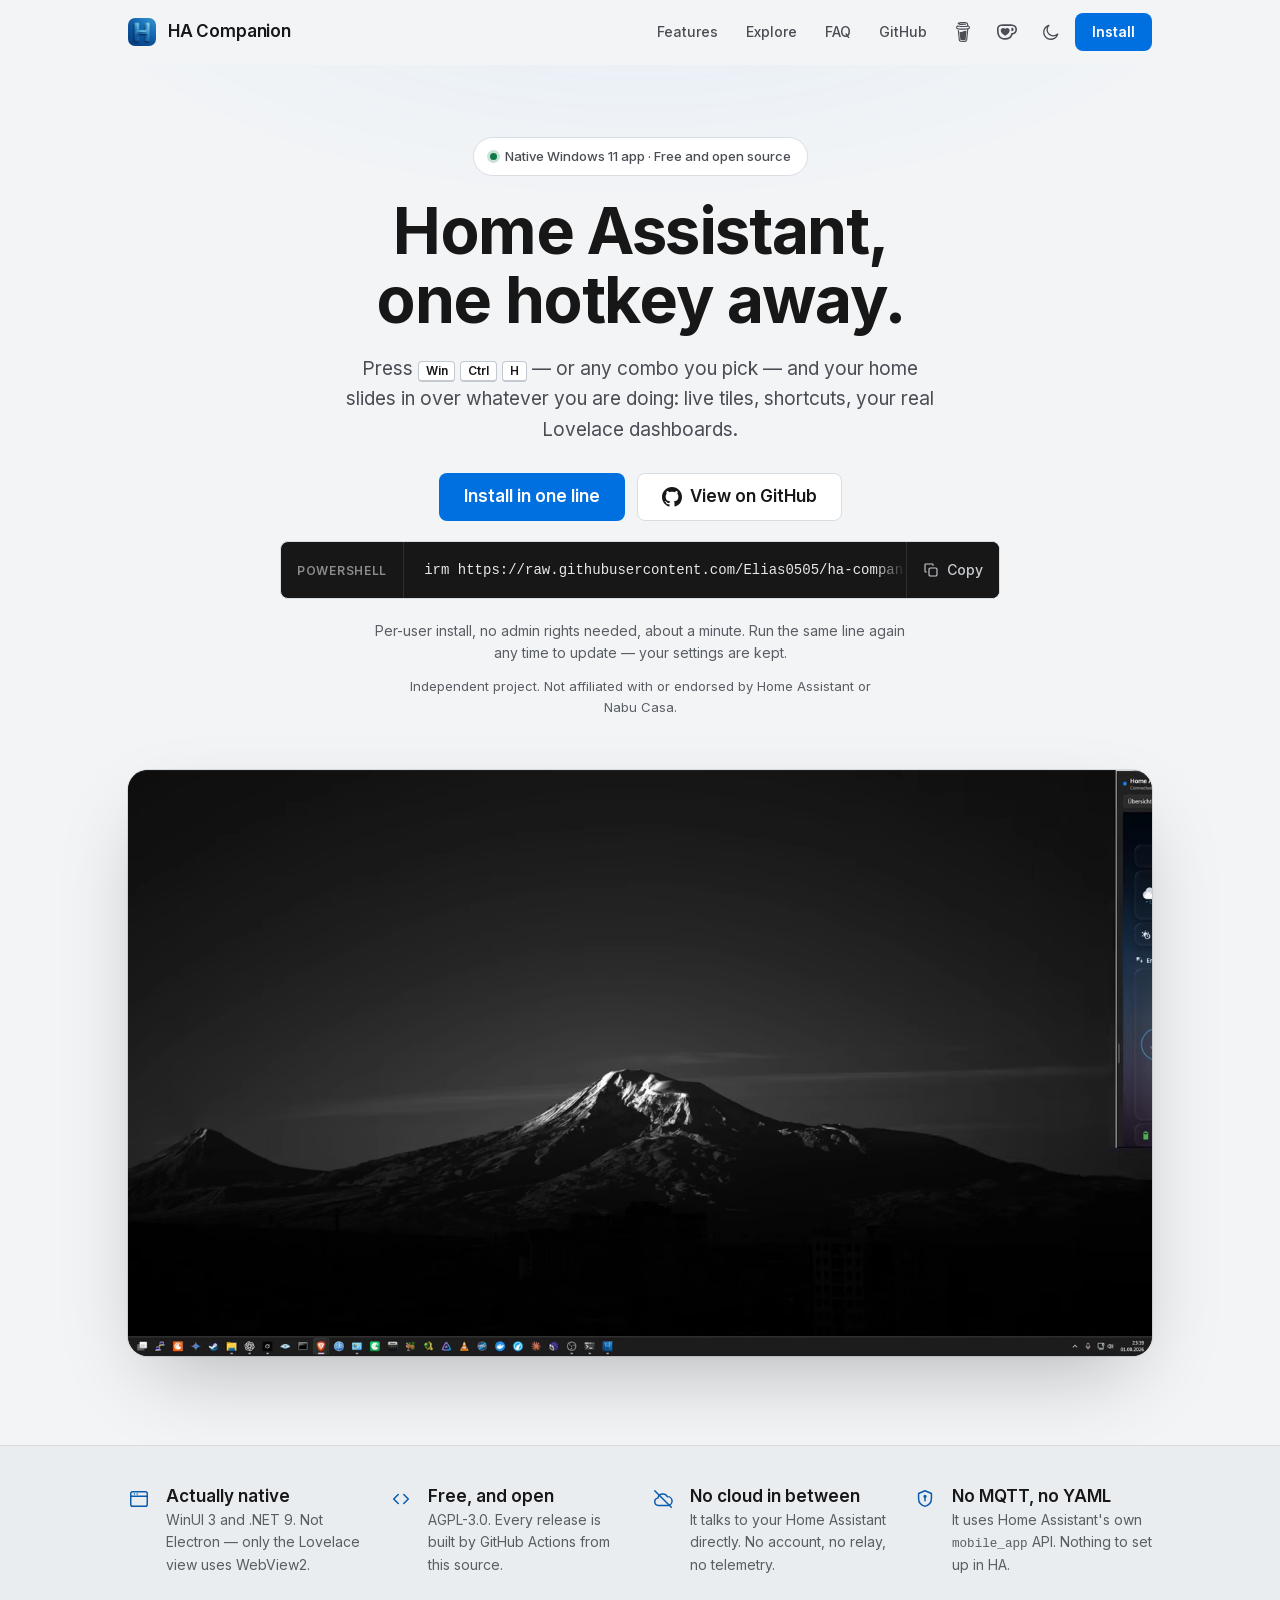
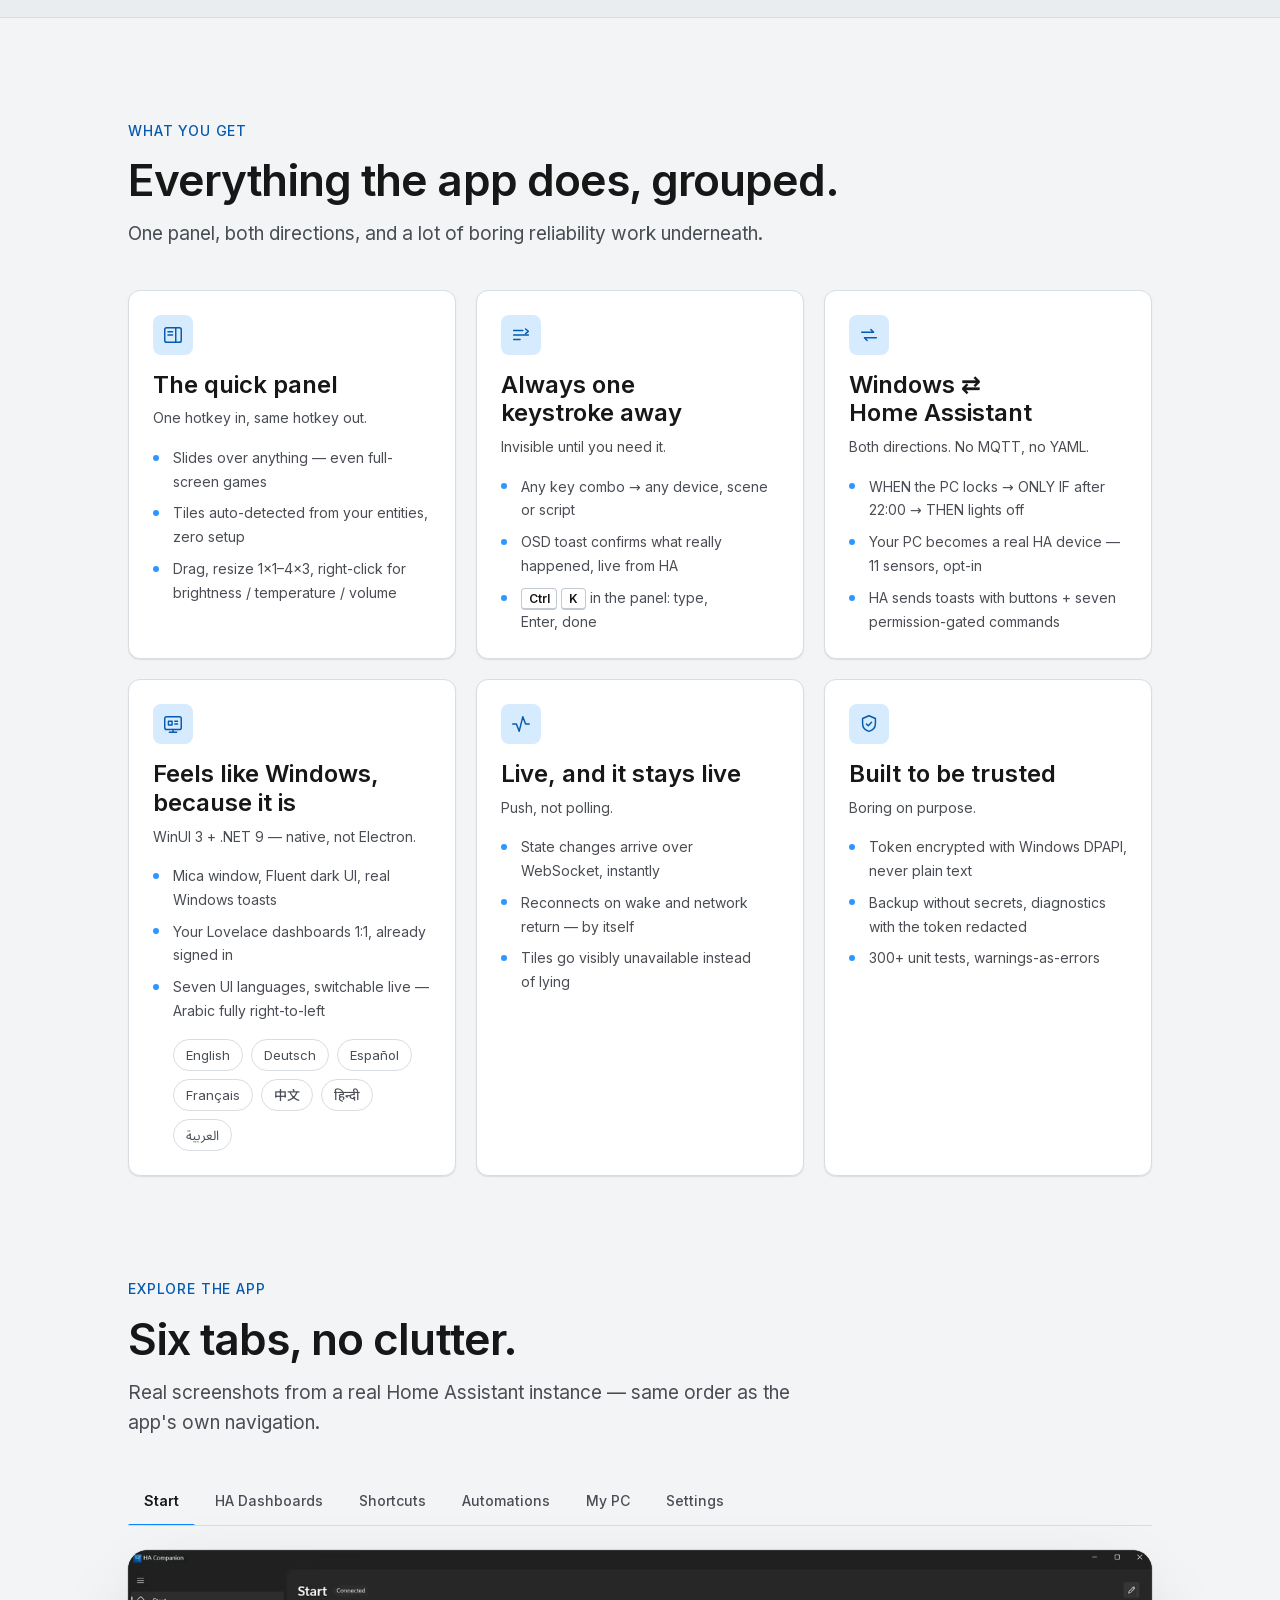
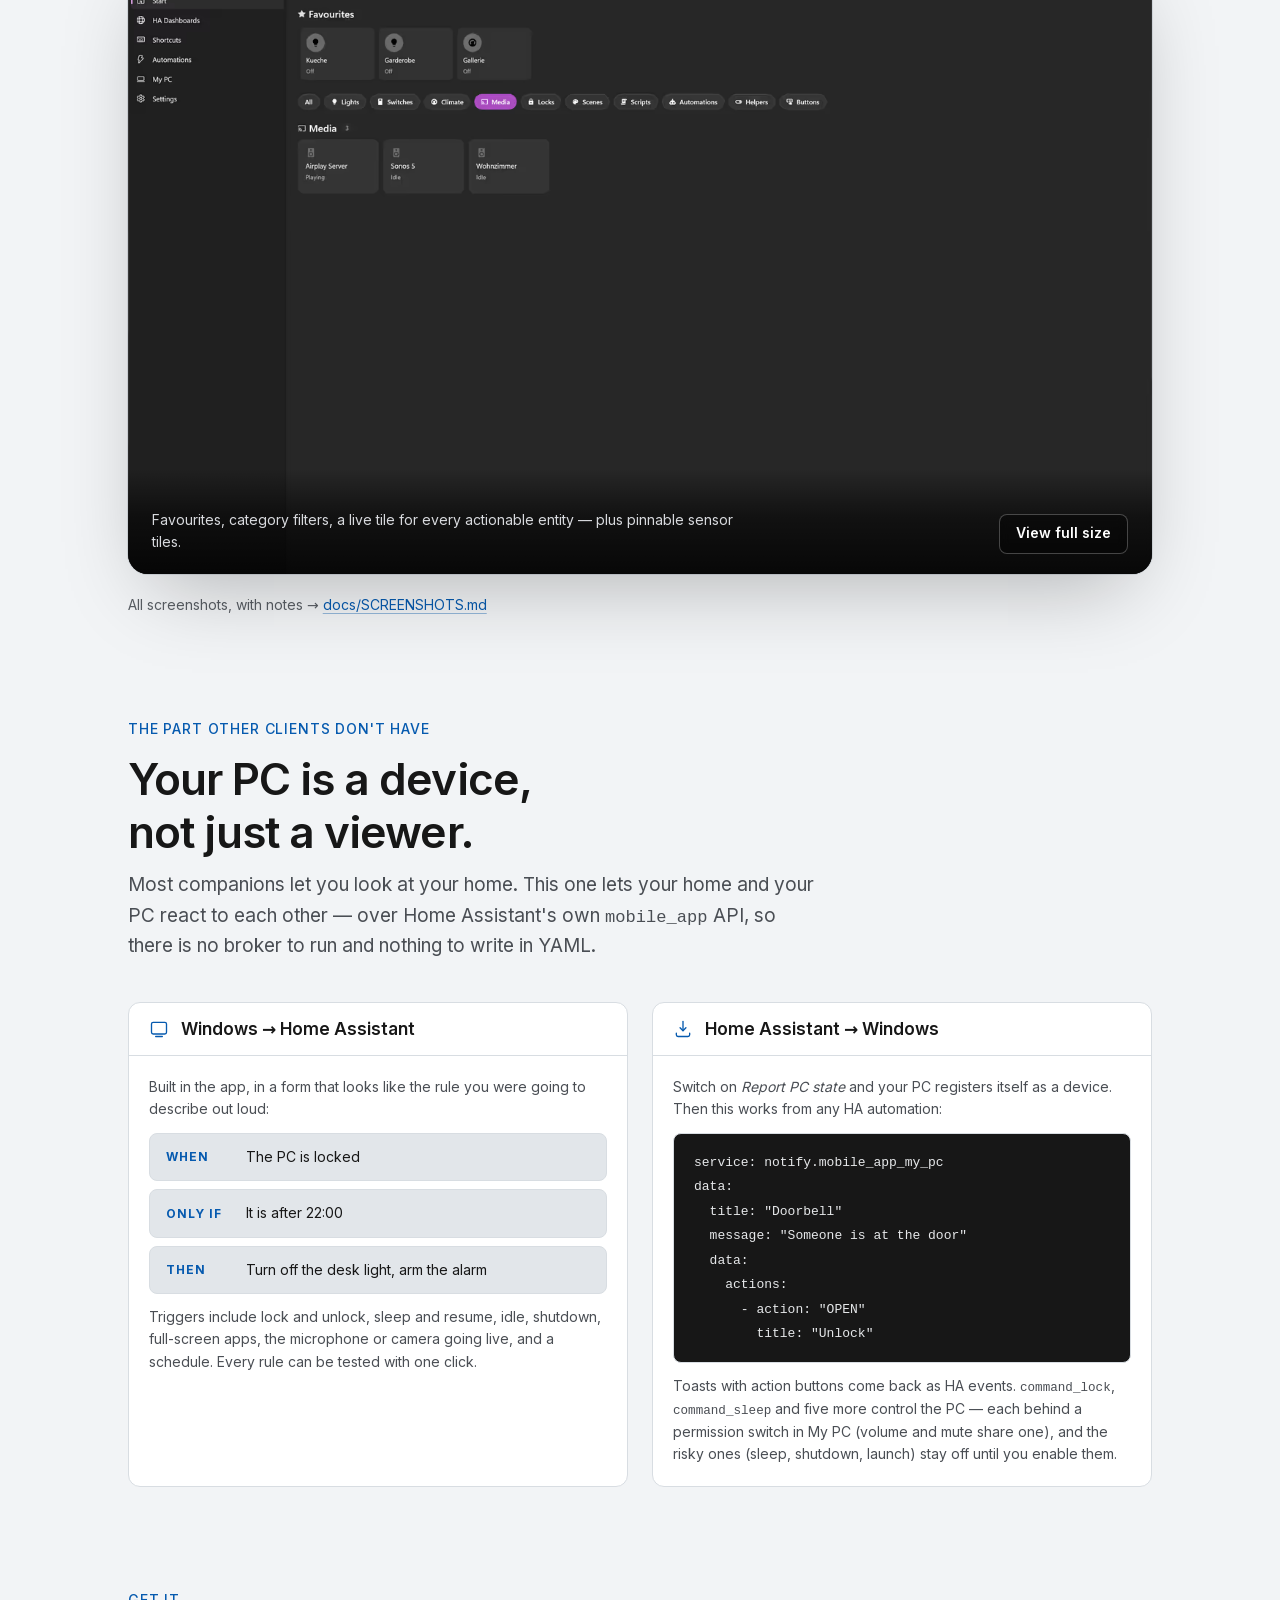
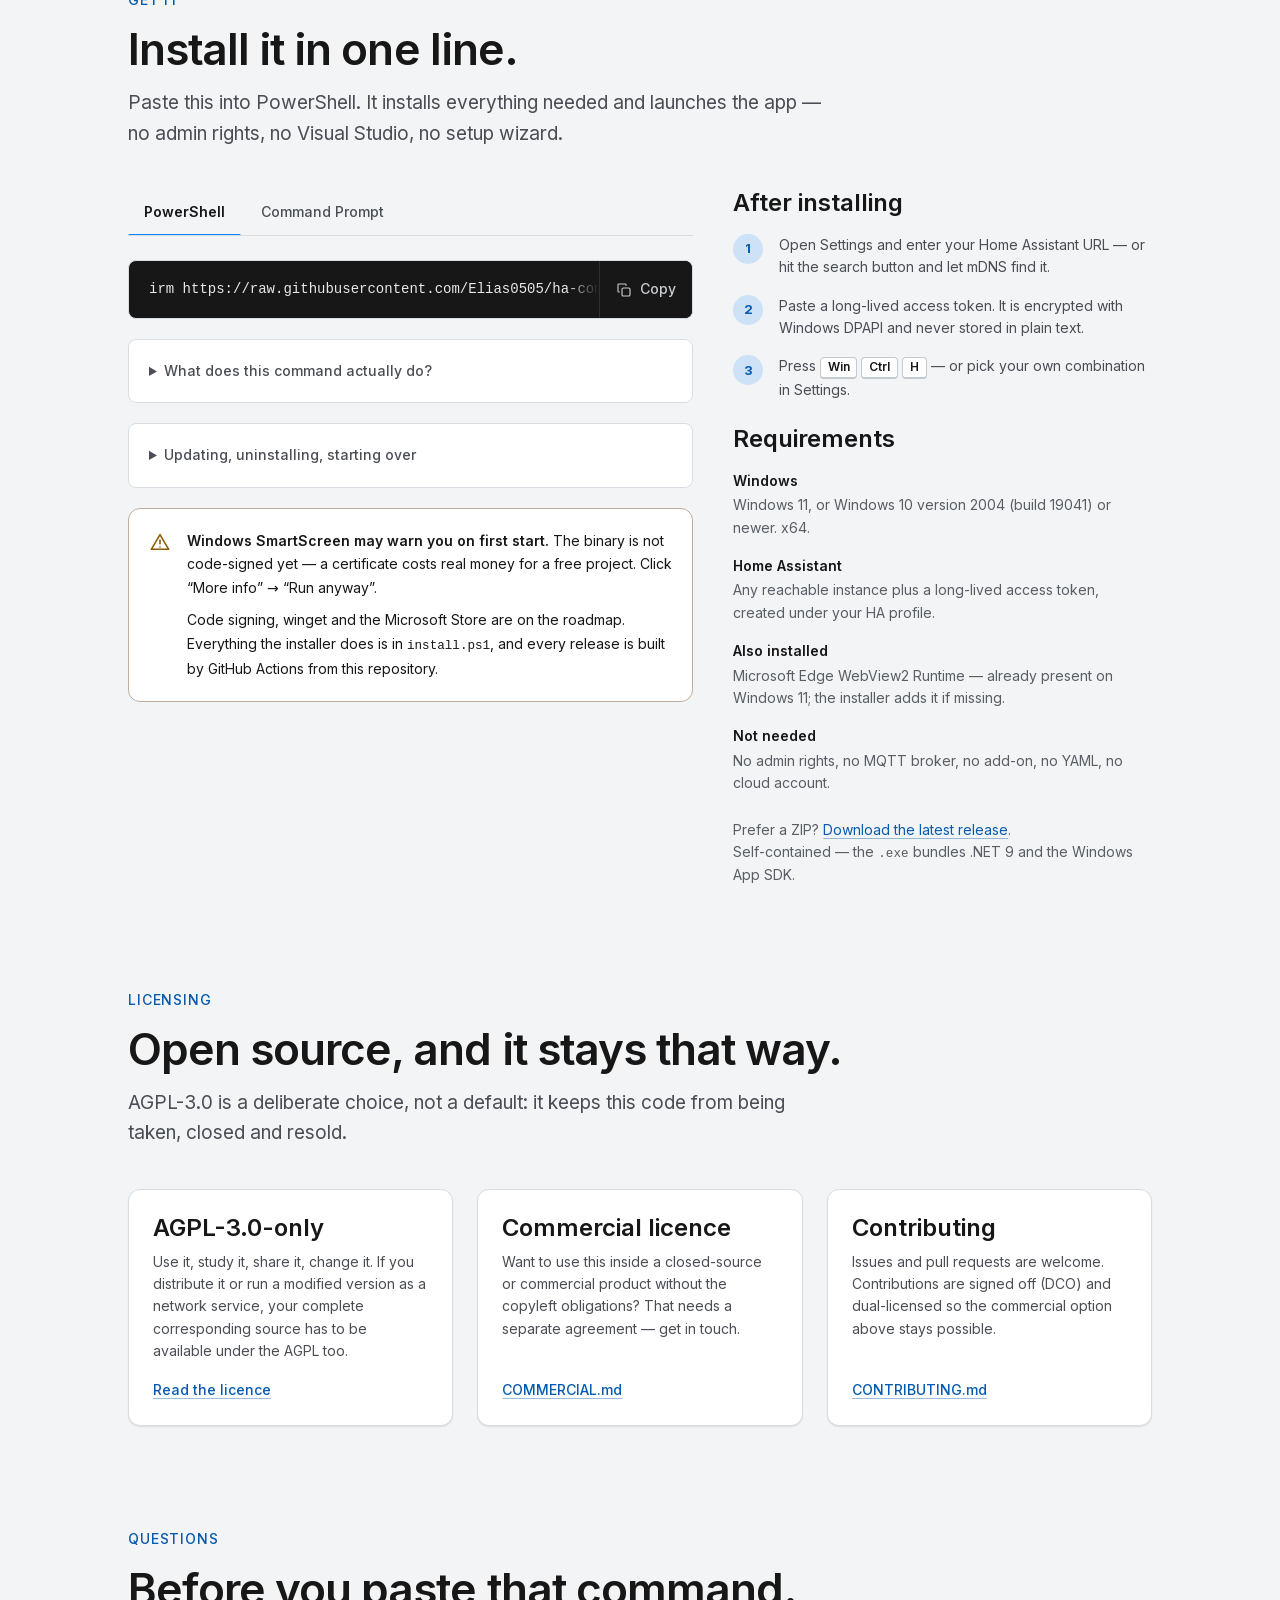
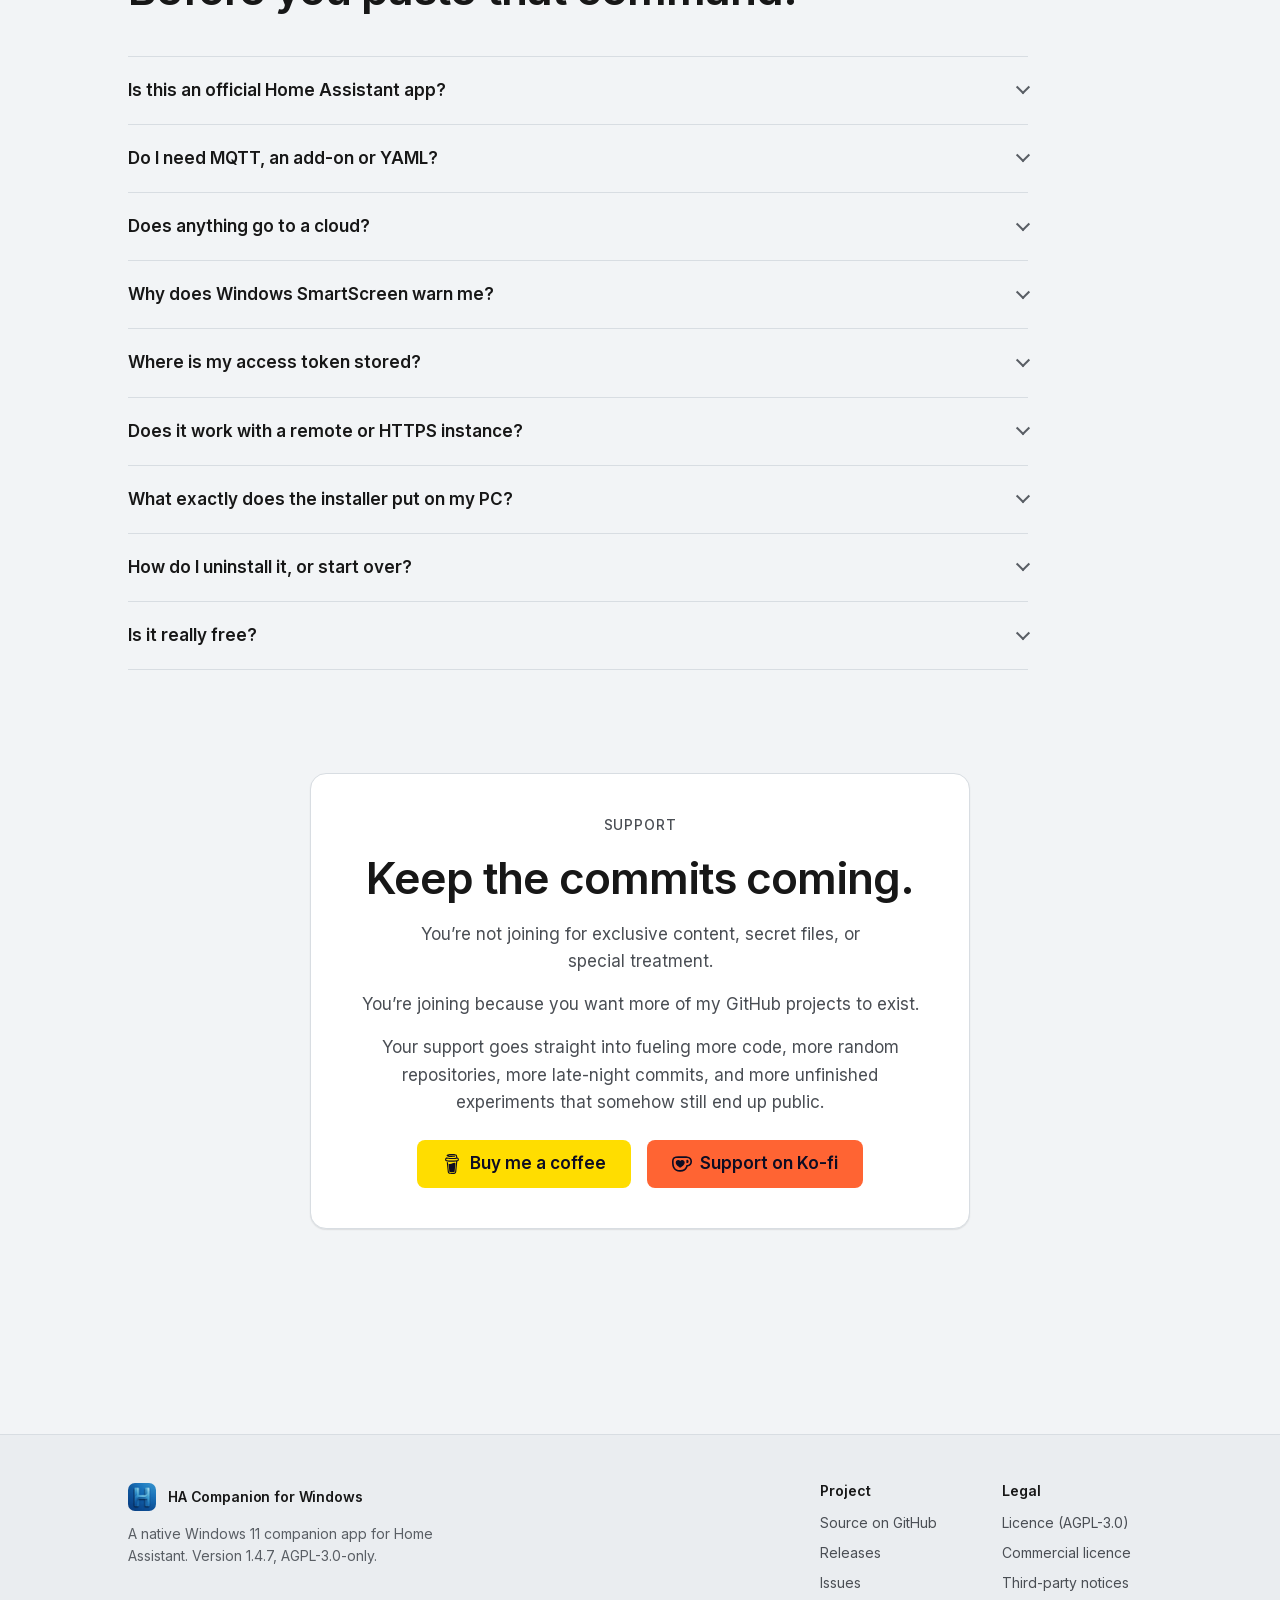
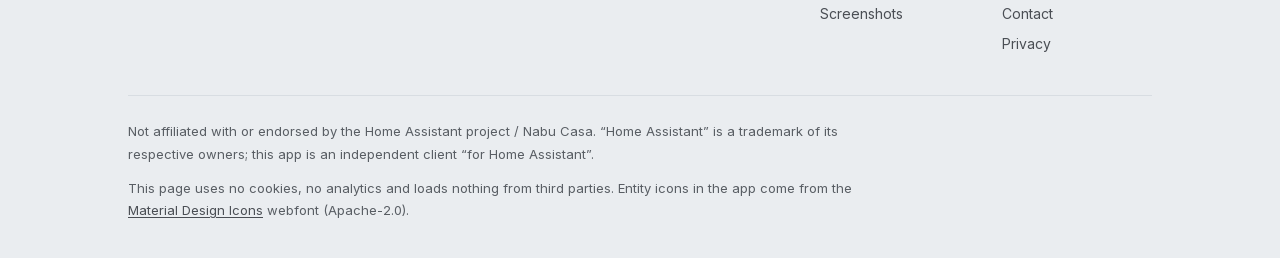
==== site/index.html @ 6d290009 "Release v1.4.7: Versionsnummern (Props, Website) Co-Authored-By: Claude Fable 5 <noreply@anthropic.c" ====
<!DOCTYPE html>
<!-- SPDX-License-Identifier: AGPL-3.0-only -->
<html lang="en" data-page="home">
<head>
<meta charset="utf-8">
<meta name="viewport" content="width=device-width, initial-scale=1">
<title>HA Companion for Windows — Home Assistant, one hotkey away</title>
<meta name="description" content="Free, open-source native Windows app for Home Assistant: a global hotkey slides your live tiles and real Lovelace dashboards in over any window.">
<link rel="canonical" href="https://elias0505.github.io/ha-companion-windows/">

<!-- Runs before first paint: marks that JS is alive (so CSS may hide things it
     will animate in) and restores the visitor's theme without a flash. -->
<script>document.documentElement.className='js'+(matchMedia('(prefers-reduced-motion: reduce)').matches?' rm':'');</script>
<script>try{var t=localStorage.getItem('hac-theme');if(t)document.documentElement.dataset.theme=t;}catch(e){}</script>

<meta name="theme-color" content="#171717" media="(prefers-color-scheme: dark)">
<meta name="theme-color" content="#f2f4f6" media="(prefers-color-scheme: light)">
<meta name="color-scheme" content="dark light">

<meta property="og:type" content="website">
<meta property="og:site_name" content="HA Companion for Windows">
<meta property="og:title" content="HA Companion for Windows — Home Assistant, one hotkey away">
<meta property="og:description" content="Free, open-source native Windows app for Home Assistant: a global hotkey slides your live tiles and real Lovelace dashboards in over any window.">
<meta property="og:url" content="https://elias0505.github.io/ha-companion-windows/">
<meta property="og:image" content="https://elias0505.github.io/ha-companion-windows/assets/og/og-1200x630.jpg">
<meta property="og:image:width" content="1200">
<meta property="og:image:height" content="630">
<meta property="og:image:alt" content="HA Companion for Windows — the quick panel next to the headline “Home Assistant, one hotkey away”">
<meta property="og:locale" content="en_US">
<meta name="twitter:card" content="summary_large_image">
<meta name="twitter:title" content="HA Companion for Windows — Home Assistant, one hotkey away">
<meta name="twitter:description" content="Free, open-source native Windows app for Home Assistant: a global hotkey slides your live tiles and real Lovelace dashboards in over any window.">
<meta name="twitter:image" content="https://elias0505.github.io/ha-companion-windows/assets/og/og-1200x630.jpg">
<meta name="twitter:image:alt" content="HA Companion for Windows — the quick panel next to the headline “Home Assistant, one hotkey away”">

<link rel="icon" href="assets/icons/favicon.ico" sizes="32x32">
<link rel="icon" href="assets/icons/icon-192.png" type="image/png" sizes="192x192">
<link rel="apple-touch-icon" href="assets/icons/apple-touch-icon.png">
<link rel="manifest" href="site.webmanifest">

<link rel="preload" as="font" type="font/woff2" href="assets/fonts/inter-var-latin.woff2" crossorigin>
<link rel="preload" as="image" type="image/avif" href="assets/img/hero/hero-poster-1280.avif"
      imagesrcset="assets/img/hero/hero-poster-960.avif 960w, assets/img/hero/hero-poster-1280.avif 1280w, assets/img/hero/hero-poster-1888.avif 1888w"
      imagesizes="(min-width: 1200px) 1120px, 100vw" fetchpriority="high">

<link rel="stylesheet" href="assets/css/tokens.css">
<link rel="stylesheet" href="assets/css/base.css">
<link rel="stylesheet" href="assets/css/components.css">
<link rel="stylesheet" href="assets/css/sections.css">

<script defer src="assets/js/tabs.js"></script>
<script defer src="assets/js/ui.js"></script>
</head>

<body>
<a class="skip-link" href="#main">Skip to content</a>

<!-- Brand marks (Simple Icons, CC0), used twice each — defined once, referenced
     via <use> so the long Buy-Me-a-Coffee path is not shipped twice. -->
<svg aria-hidden="true" style="position:absolute;width:0;height:0" xmlns="http://www.w3.org/2000/svg">
  <symbol id="i-bmc" viewBox="0 0 24 24"><path d="M20.216 6.415l-.132-.666c-.119-.598-.388-1.163-1.001-1.379-.197-.069-.42-.098-.57-.241-.152-.143-.196-.366-.231-.572-.065-.378-.125-.756-.192-1.133-.057-.325-.102-.69-.25-.987-.195-.4-.597-.634-.996-.788a5.723 5.723 0 00-.626-.194c-1-.263-2.05-.36-3.077-.416a25.834 25.834 0 00-3.7.062c-.915.083-1.88.184-2.75.5-.318.116-.646.256-.888.501-.297.302-.393.77-.177 1.146.154.267.415.456.692.58.36.162.737.284 1.123.366 1.075.238 2.189.331 3.287.37 1.218.05 2.437.01 3.65-.118.299-.033.598-.073.896-.119.352-.054.578-.513.474-.834-.124-.383-.457-.531-.834-.473-.466.074-.96.108-1.382.146-1.177.08-2.358.082-3.536.006a22.228 22.228 0 01-1.157-.107c-.086-.01-.18-.025-.258-.036-.243-.036-.484-.08-.724-.13-.111-.027-.111-.185 0-.212h.005c.277-.06.557-.108.838-.147h.002c.131-.009.263-.032.394-.048a25.076 25.076 0 013.426-.12c.674.019 1.347.067 2.017.144l.228.031c.267.04.533.088.798.145.392.085.895.113 1.07.542.055.137.08.288.111.431l.319 1.484a.237.237 0 01-.199.284h-.003c-.037.006-.075.01-.112.015a36.704 36.704 0 01-4.743.295 37.059 37.059 0 01-4.699-.304c-.14-.017-.293-.042-.417-.06-.326-.048-.649-.108-.973-.161-.393-.065-.768-.032-1.123.161-.29.16-.527.404-.675.701-.154.316-.199.66-.267 1-.069.34-.176.707-.135 1.056.087.753.613 1.365 1.37 1.502a39.69 39.69 0 0011.343.376.483.483 0 01.535.53l-.071.697-1.018 9.907c-.041.41-.047.832-.125 1.237-.122.637-.553 1.028-1.182 1.171-.577.131-1.165.2-1.756.205-.656.004-1.31-.025-1.966-.022-.699.004-1.556-.06-2.095-.58-.475-.458-.54-1.174-.605-1.793l-.731-7.013-.322-3.094c-.037-.351-.286-.695-.678-.678-.336.015-.718.3-.678.679l.228 2.185.949 9.112c.147 1.344 1.174 2.068 2.446 2.272.742.12 1.503.144 2.257.156.966.016 1.942.053 2.892-.122 1.408-.258 2.465-1.198 2.616-2.657.34-3.332.683-6.663 1.024-9.995l.215-2.087a.484.484 0 01.39-.426c.402-.078.787-.212 1.074-.518.455-.488.546-1.124.385-1.766zm-1.478.772c-.145.137-.363.201-.578.233-2.416.359-4.866.54-7.308.46-1.748-.06-3.477-.254-5.207-.498-.17-.024-.353-.055-.47-.18-.22-.236-.111-.71-.054-.995.052-.26.152-.609.463-.646.484-.057 1.046.148 1.526.22.577.088 1.156.159 1.737.212 2.48.226 5.002.19 7.472-.14.45-.06.899-.13 1.345-.21.399-.072.84-.206 1.08.206.166.281.188.657.162.974a.544.544 0 01-.169.364zm-6.159 3.9c-.862.37-1.84.788-3.109.788a5.884 5.884 0 01-1.569-.217l.877 9.004c.065.78.717 1.38 1.5 1.38 0 0 1.243.065 1.658.065.447 0 1.786-.065 1.786-.065.783 0 1.434-.6 1.499-1.38l.94-9.95a3.996 3.996 0 00-1.322-.238c-.826 0-1.491.284-2.26.613z"/></symbol>
  <symbol id="i-kofi" viewBox="0 0 24 24"><path d="M11.351 2.715c-2.7 0-4.986.025-6.83.26C2.078 3.285 0 5.154 0 8.61c0 3.506.182 6.13 1.585 8.493 1.584 2.701 4.233 4.182 7.662 4.182h.83c4.209 0 6.494-2.234 7.637-4a9.5 9.5 0 0 0 1.091-2.338C21.792 14.688 24 12.22 24 9.208v-.415c0-3.247-2.13-5.507-5.792-5.87-1.558-.156-2.65-.208-6.857-.208m0 1.947c4.208 0 5.09.052 6.571.182 2.624.311 4.13 1.584 4.13 4v.39c0 2.156-1.792 3.844-3.87 3.844h-.935l-.156.649c-.208 1.013-.597 1.818-1.039 2.546-.909 1.428-2.545 3.064-5.922 3.064h-.805c-2.571 0-4.831-.883-6.078-3.195-1.09-2-1.298-4.155-1.298-7.506 0-2.181.857-3.402 3.012-3.714 1.533-.233 3.559-.26 6.39-.26m6.547 2.287c-.416 0-.65.234-.65.546v2.935c0 .311.234.545.65.545 1.324 0 2.051-.754 2.051-2s-.727-2.026-2.052-2.026m-10.39.182c-1.818 0-3.013 1.48-3.013 3.142 0 1.533.858 2.857 1.949 3.897.727.701 1.87 1.429 2.649 1.896a1.47 1.47 0 0 0 1.507 0c.78-.467 1.922-1.195 2.623-1.896 1.117-1.039 1.974-2.364 1.974-3.897 0-1.662-1.247-3.142-3.039-3.142-1.065 0-1.792.545-2.338 1.298-.493-.753-1.246-1.298-2.312-1.298"/></symbol>
</svg>

<header class="header" id="site-header">
  <div class="container header__inner">
    <a class="brand" href="#top">
      <img src="assets/img/brand/logo-64.png" width="28" height="28" alt="" decoding="async">
      <span>HA Companion</span>
    </a>
    <nav class="header__nav" aria-label="Main">
      <a href="#features" class="header__link--tight">Features</a>
      <a href="#tour" class="header__link--optional">Explore</a>
      <a href="#faq" class="header__link--optional">FAQ</a>
      <a href="https://github.com/Elias0505/ha-companion-windows" rel="noopener">GitHub</a>
      <a class="icon-btn header__support" href="https://buymeacoffee.com/elias0505" rel="noopener" aria-label="Buy me a coffee">
        <svg viewBox="0 0 24 24" fill="currentColor" aria-hidden="true"><use href="#i-bmc"/></svg>
      </a>
      <a class="icon-btn header__support" href="https://ko-fi.com/elias0505" rel="noopener" aria-label="Support on Ko-fi">
        <svg viewBox="0 0 24 24" fill="currentColor" aria-hidden="true"><use href="#i-kofi"/></svg>
      </a>
      <button type="button" class="icon-btn" data-theme-toggle aria-label="Switch to light theme">
        <svg class="i-sun" viewBox="0 0 24 24" fill="none" stroke="currentColor" stroke-width="1.6" stroke-linecap="round" aria-hidden="true"><circle cx="12" cy="12" r="4"/><path d="M12 2v2m0 16v2M2 12h2m16 0h2M4.9 4.9l1.4 1.4m11.4 11.4l1.4 1.4M19.1 4.9l-1.4 1.4M6.3 17.7l-1.4 1.4"/></svg>
        <svg class="i-moon" viewBox="0 0 24 24" fill="none" stroke="currentColor" stroke-width="1.6" stroke-linecap="round" stroke-linejoin="round" aria-hidden="true"><path d="M20 14.5A8.5 8.5 0 1 1 9.5 4a7 7 0 0 0 10.5 10.5z"/></svg>
      </button>
      <a class="btn btn--primary btn--sm" href="#install">Install</a>
    </nav>
  </div>
</header>

<main id="main">

<!-- ================= hero ================= -->
<section class="hero" id="top">
  <div class="container hero__inner">
    <p class="hero__eyebrow" data-hero="1"><span class="dot" aria-hidden="true"></span>Native Windows 11 app · Free and open source</p>

    <h1 data-hero="2">Home Assistant, one hotkey away.</h1>

    <p class="lede" data-hero="3">Press <kbd>Win</kbd> <kbd>Ctrl</kbd> <kbd>H</kbd> — or any combo you pick — and your home slides in over whatever you are doing: live tiles, shortcuts, your real Lovelace dashboards.</p>

    <div class="hero__cta" data-hero="4">
      <a class="btn btn--primary" href="#install">Install in one line</a>
      <a class="btn btn--secondary" href="https://github.com/Elias0505/ha-companion-windows" rel="noopener">
        <svg viewBox="0 0 16 16" fill="currentColor" aria-hidden="true"><path d="M8 0C3.58 0 0 3.58 0 8c0 3.54 2.29 6.53 5.47 7.59.4.07.55-.17.55-.38 0-.19-.01-.82-.01-1.49-2.01.37-2.53-.49-2.69-.94-.09-.23-.48-.94-.82-1.13-.28-.15-.68-.52-.01-.53.63-.01 1.08.58 1.23.82.72 1.21 1.87.87 2.33.66.07-.52.28-.87.51-1.07-1.78-.2-3.64-.89-3.64-3.95 0-.87.31-1.59.82-2.15-.08-.2-.36-1.02.08-2.12 0 0 .67-.21 2.2.82.64-.18 1.32-.27 2-.27.68 0 1.36.09 2 .27 1.53-1.04 2.2-.82 2.2-.82.44 1.1.16 1.92.08 2.12.51.56.82 1.27.82 2.15 0 3.07-1.87 3.75-3.65 3.95.29.25.54.73.54 1.48 0 1.07-.01 1.93-.01 2.2 0 .21.15.46.55.38A8.01 8.01 0 0 0 16 8c0-4.42-3.58-8-8-8z"/></svg>
        View on GitHub
      </a>
    </div>

    <div class="code hero__chip" data-hero="5">
      <span class="code__label">PowerShell</span>
      <pre tabindex="0" role="region" aria-label="Install command"><code id="cmd-hero">irm https://raw.githubusercontent.com/Elias0505/ha-companion-windows/main/install.ps1 | iex</code></pre>
      <button type="button" class="copy" data-copy="#cmd-hero">
        <svg class="i-copy" viewBox="0 0 24 24" fill="none" stroke="currentColor" stroke-width="1.7" stroke-linecap="round" stroke-linejoin="round" aria-hidden="true"><rect x="9" y="9" width="12" height="12" rx="2"/><path d="M5 15H4a1 1 0 0 1-1-1V4a1 1 0 0 1 1-1h10a1 1 0 0 1 1 1v1"/></svg>
        <svg class="i-check" viewBox="0 0 24 24" fill="none" stroke="currentColor" stroke-width="2" stroke-linecap="round" stroke-linejoin="round" aria-hidden="true"><path d="M20 6 9 17l-5-5"/></svg>
        <span class="copy__label">Copy</span>
      </button>
    </div>

    <p class="hero__note" data-hero="6">Per-user install, no admin rights needed, about a minute. Run the same line again any time to update — your settings are kept.</p>

    <p class="hero__disclaimer" data-hero="6">Independent project. Not affiliated with or endorsed by Home Assistant or Nabu Casa.</p>

    <figure class="hero__media" data-hero="7">
      <div class="frame">
        <picture>
          <source type="image/avif" srcset="assets/img/hero/hero-poster-960.avif 960w, assets/img/hero/hero-poster-1280.avif 1280w, assets/img/hero/hero-poster-1888.avif 1888w" sizes="(min-width: 1200px) 1120px, 100vw">
          <source type="image/webp" srcset="assets/img/hero/hero-poster-960.webp 960w, assets/img/hero/hero-poster-1280.webp 1280w, assets/img/hero/hero-poster-1888.webp 1888w" sizes="(min-width: 1200px) 1120px, 100vw">
          <img id="hero-poster" src="assets/img/hero/hero-poster-1280.webp" width="1280" height="732"
               fetchpriority="high" decoding="sync"
               alt="The HA Companion quick panel slid in over a Windows 11 desktop, showing live Home Assistant tiles.">
        </picture>
      </div>
      <button type="button" class="btn btn--ghost hero__play" data-hero-play hidden>
        <svg viewBox="0 0 24 24" fill="currentColor" aria-hidden="true"><path d="M8 5.14v13.72L19 12z"/></svg>
        Play the demo (5 s)
      </button>
      <figcaption>One hotkey, anywhere in Windows — Home Assistant slides in over whatever you are doing.</figcaption>
    </figure>
  </div>
</section>

<!-- ================= fact strip ================= -->
<section class="proof" aria-labelledby="proof-h">
  <h2 id="proof-h" class="visually-hidden">At a glance</h2>
  <div class="container proof__grid">
    <div class="proof__item">
      <svg viewBox="0 0 24 24" fill="none" stroke="currentColor" stroke-width="1.6" stroke-linecap="round" stroke-linejoin="round" aria-hidden="true"><rect x="3" y="4" width="18" height="16" rx="2"/><path d="M3 9h18"/><path d="M7 6.5h.01M10 6.5h.01"/></svg>
      <div>
        <h3>Actually native</h3>
        <p>WinUI 3 and .NET 9. Not Electron — only the Lovelace view uses WebView2.</p>
      </div>
    </div>
    <div class="proof__item">
      <svg viewBox="0 0 24 24" fill="none" stroke="currentColor" stroke-width="1.6" stroke-linecap="round" stroke-linejoin="round" aria-hidden="true"><path d="M9 7 4 12l5 5M15 7l5 5-5 5"/></svg>
      <div>
        <h3>Free, and open</h3>
        <p>AGPL-3.0. Every release is built by GitHub Actions from this source.</p>
      </div>
    </div>
    <div class="proof__item">
      <svg viewBox="0 0 24 24" fill="none" stroke="currentColor" stroke-width="1.6" stroke-linecap="round" stroke-linejoin="round" aria-hidden="true"><path d="M17.5 19H7a4 4 0 0 1-.6-7.95 5.5 5.5 0 0 1 10.3-1.6A4.25 4.25 0 0 1 17.5 19z"/><path d="M3 3l18 18"/></svg>
      <div>
        <h3>No cloud in between</h3>
        <p>It talks to your Home Assistant directly. No account, no relay, no telemetry.</p>
      </div>
    </div>
    <div class="proof__item">
      <svg viewBox="0 0 24 24" fill="none" stroke="currentColor" stroke-width="1.6" stroke-linecap="round" stroke-linejoin="round" aria-hidden="true"><path d="M12 3 5 6v5.5c0 4.2 2.9 7.4 7 8.5 4.1-1.1 7-4.3 7-8.5V6z"/><path d="M12 11v3"/><circle cx="12" cy="9.2" r="1"/></svg>
      <div>
        <h3>No MQTT, no YAML</h3>
        <p>It uses Home Assistant's own <code>mobile_app</code> API. Nothing to set up in HA.</p>
      </div>
    </div>
  </div>
</section>

<!-- ================= features ================= -->
<section class="section" id="features" aria-labelledby="features-h">
  <div class="container">
    <div class="section__head reveal">
      <p class="eyebrow">What you get</p>
      <h2 id="features-h">Everything the app does, grouped.</h2>
      <p class="lede">One panel, both directions, and a lot of boring reliability work underneath.</p>
    </div>

    <div class="features__grid">
      <article class="card reveal">
        <div class="card__icon"><svg viewBox="0 0 24 24" fill="none" stroke="currentColor" stroke-width="1.6" stroke-linecap="round" stroke-linejoin="round" aria-hidden="true"><rect x="3" y="4" width="18" height="16" rx="2"/><path d="M15 4v16"/><path d="M6.5 8.5h5M6.5 12h5"/></svg></div>
        <h3>The quick panel</h3>
        <p class="card__sum">One hotkey in, same hotkey out.</p>
        <ul>
          <li>Slides over anything — even full-screen games</li>
          <li>Tiles auto-detected from your entities, zero setup</li>
          <li>Drag, resize 1×1–4×3, right-click for brightness / temperature / volume</li>
        </ul>
      </article>

      <article class="card reveal reveal--d1">
        <div class="card__icon"><svg viewBox="0 0 24 24" fill="none" stroke="currentColor" stroke-width="1.6" stroke-linecap="round" stroke-linejoin="round" aria-hidden="true"><path d="M4 7h10M4 12h16M4 17h7"/><path d="M17 5.5 20 8l-3 2.5"/></svg></div>
        <h3>Always one keystroke away</h3>
        <p class="card__sum">Invisible until you need it.</p>
        <ul>
          <li>Any key combo → any device, scene or script</li>
          <li>OSD toast confirms what really happened, live from HA</li>
          <li><kbd>Ctrl</kbd> <kbd>K</kbd> in the panel: type, Enter, done</li>
        </ul>
      </article>

      <article class="card reveal reveal--d2">
        <div class="card__icon"><svg viewBox="0 0 24 24" fill="none" stroke="currentColor" stroke-width="1.6" stroke-linecap="round" stroke-linejoin="round" aria-hidden="true"><path d="M4 9h13l-3-3M20 15H7l3 3"/></svg></div>
        <h3>Windows ⇄ Home Assistant</h3>
        <p class="card__sum">Both directions. No MQTT, no YAML.</p>
        <ul>
          <li>WHEN the PC locks → ONLY IF after 22:00 → THEN lights off</li>
          <li>Your PC becomes a real HA device — 11 sensors, opt-in</li>
          <li>HA sends toasts with buttons + seven permission-gated commands</li>
        </ul>
      </article>

      <article class="card reveal">
        <div class="card__icon"><svg viewBox="0 0 24 24" fill="none" stroke="currentColor" stroke-width="1.6" stroke-linecap="round" stroke-linejoin="round" aria-hidden="true"><rect x="3" y="4" width="18" height="14" rx="2"/><path d="M8 21h8M12 18v3"/><path d="M7 9h4v4H7z"/><path d="M14 9h3M14 12h3"/></svg></div>
        <h3>Feels like Windows, because it is</h3>
        <p class="card__sum">WinUI 3 + .NET 9 — native, not Electron.</p>
        <ul>
          <li>Mica window, Fluent dark UI, real Windows toasts</li>
          <li>Your Lovelace dashboards 1:1, already signed in</li>
          <li>Seven UI languages, switchable live — Arabic fully right-to-left</li>
        </ul>
        <ul class="langs" style="margin-block-start:var(--sp-4)">
          <li>English</li><li>Deutsch</li><li>Español</li><li>Français</li><li lang="zh">中文</li><li lang="hi">हिन्दी</li><li lang="ar" dir="rtl">العربية</li>
        </ul>
      </article>

      <article class="card reveal reveal--d1">
        <div class="card__icon"><svg viewBox="0 0 24 24" fill="none" stroke="currentColor" stroke-width="1.6" stroke-linecap="round" stroke-linejoin="round" aria-hidden="true"><path d="M3 12h4l3 8 4-16 3 8h4"/></svg></div>
        <h3>Live, and it stays live</h3>
        <p class="card__sum">Push, not polling.</p>
        <ul>
          <li>State changes arrive over WebSocket, instantly</li>
          <li>Reconnects on wake and network return — by itself</li>
          <li>Tiles go visibly unavailable instead of lying</li>
        </ul>
      </article>

      <article class="card reveal reveal--d2">
        <div class="card__icon"><svg viewBox="0 0 24 24" fill="none" stroke="currentColor" stroke-width="1.6" stroke-linecap="round" stroke-linejoin="round" aria-hidden="true"><path d="M12 3 5 6v5.5c0 4.2 2.9 7.4 7 8.5 4.1-1.1 7-4.3 7-8.5V6z"/><path d="m9.2 12 2 2 3.6-3.8"/></svg></div>
        <h3>Built to be trusted</h3>
        <p class="card__sum">Boring on purpose.</p>
        <ul>
          <li>Token encrypted with Windows DPAPI, never plain text</li>
          <li>Backup without secrets, diagnostics with the token redacted</li>
          <li>300+ unit tests, warnings-as-errors</li>
        </ul>
      </article>
    </div>
  </div>
</section>

<!-- ================= tour ================= -->
<section class="section tour" id="tour" aria-labelledby="tour-h">
  <div class="container">
    <div class="section__head reveal">
      <p class="eyebrow">Explore the app</p>
      <h2 id="tour-h">Six tabs, no clutter.</h2>
      <p class="lede">Real screenshots from a real Home Assistant instance — same order as the app's own navigation.</p>
    </div>

    <div class="tabs reveal reveal--d1" data-tabs>
      <div class="tabs__list" role="tablist" aria-label="App sections">
        <button type="button" role="tab" class="tab" id="tab-start" aria-controls="panel-start" aria-selected="true" tabindex="0">Start</button>
        <button type="button" role="tab" class="tab" id="tab-dash" aria-controls="panel-dash" aria-selected="false" tabindex="-1">HA Dashboards</button>
        <button type="button" role="tab" class="tab" id="tab-shortcuts" aria-controls="panel-shortcuts" aria-selected="false" tabindex="-1">Shortcuts</button>
        <button type="button" role="tab" class="tab" id="tab-automations" aria-controls="panel-automations" aria-selected="false" tabindex="-1">Automations</button>
        <button type="button" role="tab" class="tab" id="tab-mypc" aria-controls="panel-mypc" aria-selected="false" tabindex="-1">My PC</button>
        <button type="button" role="tab" class="tab" id="tab-settings" aria-controls="panel-settings" aria-selected="false" tabindex="-1">Settings</button>
        <span class="tabs__ink" aria-hidden="true"></span>
      </div>

      <div class="tabs__panels tabs__panels--stacked">
        <section role="tabpanel" class="panel is-active" id="panel-start" aria-labelledby="tab-start" tabindex="0">
          <figure>
            <picture>
              <source type="image/avif" srcset="assets/img/tour/start-480.avif 480w, assets/img/tour/start-720.avif 720w, assets/img/tour/start-960.avif 960w, assets/img/tour/start-1400.avif 1400w" sizes="(min-width: 1040px) 1040px, 100vw">
              <source type="image/webp" srcset="assets/img/tour/start-480.webp 480w, assets/img/tour/start-720.webp 720w, assets/img/tour/start-960.webp 960w, assets/img/tour/start-1400.webp 1400w" sizes="(min-width: 1040px) 1040px, 100vw">
              <img src="assets/img/tour/start-960.webp" width="1400" height="853" loading="lazy" decoding="async" alt="The Start page with favourite tiles, category filters and live entity tiles.">
            </picture>
            <figcaption>
              <span>Favourites, category filters, a live tile for every actionable entity — plus pinnable sensor tiles.</span>
              <button type="button" class="btn btn--ghost" data-lightbox="assets/img/tour/start-1400.avif" data-lightbox-fallback="assets/img/tour/start-1400.webp" data-lightbox-title="Start">View full size</button>
            </figcaption>
          </figure>
        </section>

        <section role="tabpanel" class="panel" id="panel-dash" aria-labelledby="tab-dash" tabindex="0">
          <figure>
            <picture>
              <source type="image/avif" srcset="assets/img/tour/ha-dashboards-480.avif 480w, assets/img/tour/ha-dashboards-720.avif 720w, assets/img/tour/ha-dashboards-960.avif 960w, assets/img/tour/ha-dashboards-1400.avif 1400w" sizes="(min-width: 1040px) 1040px, 100vw">
              <source type="image/webp" srcset="assets/img/tour/ha-dashboards-480.webp 480w, assets/img/tour/ha-dashboards-720.webp 720w, assets/img/tour/ha-dashboards-960.webp 960w, assets/img/tour/ha-dashboards-1400.webp 1400w" sizes="(min-width: 1040px) 1040px, 100vw">
              <img src="assets/img/tour/ha-dashboards-960.webp" width="1400" height="853" loading="lazy" decoding="async" alt="A Lovelace climate dashboard rendered inside the app.">
            </picture>
            <figcaption>
              <span>Your real Lovelace dashboards, rendered 1:1 in a native window and already signed in.</span>
              <button type="button" class="btn btn--ghost" data-lightbox="assets/img/tour/ha-dashboards-1400.avif" data-lightbox-fallback="assets/img/tour/ha-dashboards-1400.webp" data-lightbox-title="HA Dashboards">View full size</button>
            </figcaption>
          </figure>
        </section>

        <section role="tabpanel" class="panel" id="panel-shortcuts" aria-labelledby="tab-shortcuts" tabindex="0">
          <figure>
            <picture>
              <source type="image/avif" srcset="assets/img/tour/shortcuts-480.avif 480w, assets/img/tour/shortcuts-720.avif 720w, assets/img/tour/shortcuts-960.avif 960w, assets/img/tour/shortcuts-1400.avif 1400w" sizes="(min-width: 1040px) 1040px, 100vw">
              <source type="image/webp" srcset="assets/img/tour/shortcuts-480.webp 480w, assets/img/tour/shortcuts-720.webp 720w, assets/img/tour/shortcuts-960.webp 960w, assets/img/tour/shortcuts-1400.webp 1400w" sizes="(min-width: 1040px) 1040px, 100vw">
              <img src="assets/img/tour/shortcuts-960.webp" width="1400" height="853" loading="lazy" decoding="async" alt="The Shortcuts tab, where key combinations are bound to entities.">
            </picture>
            <figcaption>
              <span>Bind any key combination to any device, scene or script — with an OSD toast that confirms what actually happened.</span>
              <button type="button" class="btn btn--ghost" data-lightbox="assets/img/tour/shortcuts-1400.avif" data-lightbox-fallback="assets/img/tour/shortcuts-1400.webp" data-lightbox-title="Shortcuts">View full size</button>
            </figcaption>
          </figure>
        </section>

        <section role="tabpanel" class="panel" id="panel-automations" aria-labelledby="tab-automations" tabindex="0">
          <figure>
            <picture>
              <source type="image/avif" srcset="assets/img/tour/automations-480.avif 480w, assets/img/tour/automations-720.avif 720w, assets/img/tour/automations-960.avif 960w, assets/img/tour/automations-1400.avif 1400w" sizes="(min-width: 1040px) 1040px, 100vw">
              <source type="image/webp" srcset="assets/img/tour/automations-480.webp 480w, assets/img/tour/automations-720.webp 720w, assets/img/tour/automations-960.webp 960w, assets/img/tour/automations-1400.webp 1400w" sizes="(min-width: 1040px) 1040px, 100vw">
              <img src="assets/img/tour/automations-960.webp" width="1400" height="853" loading="lazy" decoding="async" alt="The Automations tab showing Windows-event rules.">
            </picture>
            <figcaption>
              <span>WHEN a Windows event, ONLY IF your conditions hold, THEN Home Assistant acts. Named, testable, no YAML.</span>
              <button type="button" class="btn btn--ghost" data-lightbox="assets/img/tour/automations-1400.avif" data-lightbox-fallback="assets/img/tour/automations-1400.webp" data-lightbox-title="Automations">View full size</button>
            </figcaption>
          </figure>
        </section>

        <section role="tabpanel" class="panel" id="panel-mypc" aria-labelledby="tab-mypc" tabindex="0">
          <figure>
            <picture>
              <source type="image/avif" srcset="assets/img/tour/my-pc-480.avif 480w, assets/img/tour/my-pc-720.avif 720w, assets/img/tour/my-pc-960.avif 960w, assets/img/tour/my-pc-1400.avif 1400w" sizes="(min-width: 1040px) 1040px, 100vw">
              <source type="image/webp" srcset="assets/img/tour/my-pc-480.webp 480w, assets/img/tour/my-pc-720.webp 720w, assets/img/tour/my-pc-960.webp 960w, assets/img/tour/my-pc-1400.webp 1400w" sizes="(min-width: 1040px) 1040px, 100vw">
              <img src="assets/img/tour/my-pc-960.webp" width="1400" height="853" loading="lazy" decoding="async" alt="The My PC tab with sensor states and command permissions.">
            </picture>
            <figcaption>
              <span>Your PC as a Home Assistant device: 11 live sensors, local notification rules, and per-command permissions.</span>
              <button type="button" class="btn btn--ghost" data-lightbox="assets/img/tour/my-pc-1400.avif" data-lightbox-fallback="assets/img/tour/my-pc-1400.webp" data-lightbox-title="My PC">View full size</button>
            </figcaption>
          </figure>
        </section>

        <section role="tabpanel" class="panel" id="panel-settings" aria-labelledby="tab-settings" tabindex="0">
          <figure>
            <picture>
              <source type="image/avif" srcset="assets/img/tour/settings-480.avif 480w, assets/img/tour/settings-720.avif 720w, assets/img/tour/settings-960.avif 960w, assets/img/tour/settings-1400.avif 1400w" sizes="(min-width: 1040px) 1040px, 100vw">
              <source type="image/webp" srcset="assets/img/tour/settings-480.webp 480w, assets/img/tour/settings-720.webp 720w, assets/img/tour/settings-960.webp 960w, assets/img/tour/settings-1400.webp 1400w" sizes="(min-width: 1040px) 1040px, 100vw">
              <img src="assets/img/tour/settings-960.webp" width="1400" height="853" loading="lazy" decoding="async" alt="The Settings page with connection, quick panel, language and backup cards.">
            </picture>
            <figcaption>
              <span>One page: connection, quick panel, language, autostart, opt-in PC sensors and backup — diagnostics and the factory reset live just below.</span>
              <button type="button" class="btn btn--ghost" data-lightbox="assets/img/tour/settings-1400.avif" data-lightbox-fallback="assets/img/tour/settings-1400.webp" data-lightbox-title="Settings">View full size</button>
            </figcaption>
          </figure>
        </section>
      </div>
    </div>

    <p class="tour__after">All screenshots, with notes → <a href="https://github.com/Elias0505/ha-companion-windows/blob/main/docs/SCREENSHOTS.md" rel="noopener">docs/SCREENSHOTS.md</a></p>
  </div>
</section>

<!-- ================= two-way ================= -->
<section class="section" id="two-way" aria-labelledby="twoway-h">
  <div class="container">
    <div class="section__head reveal">
      <p class="eyebrow">The part other clients don't have</p>
      <h2 id="twoway-h">Your PC is a device, not just a viewer.</h2>
      <p class="lede">Most companions let you look at your home. This one lets your home and your PC react to each other — over Home Assistant's own <code>mobile_app</code> API, so there is no broker to run and nothing to write in YAML.</p>
    </div>

    <div class="two-way__grid">
      <article class="rule-card reveal">
        <h3>
          <svg viewBox="0 0 24 24" fill="none" stroke="currentColor" stroke-width="1.6" stroke-linecap="round" stroke-linejoin="round" aria-hidden="true"><rect x="3" y="4" width="18" height="14" rx="2"/><path d="M8 21h8"/></svg>
          Windows → Home Assistant
        </h3>
        <div class="rule-card__body">
          <p>Built in the app, in a form that looks like the rule you were going to describe out loud:</p>
          <div class="flow">
            <div class="flow__row"><span class="flow__tag">WHEN</span><span>The PC is locked</span></div>
            <div class="flow__row"><span class="flow__tag">ONLY IF</span><span>It is after 22:00</span></div>
            <div class="flow__row"><span class="flow__tag">THEN</span><span>Turn off the desk light, arm the alarm</span></div>
          </div>
          <p>Triggers include lock and unlock, sleep and resume, idle, shutdown, full-screen apps, the microphone or camera going live, and a schedule. Every rule can be tested with one click.</p>
        </div>
      </article>

      <article class="rule-card reveal reveal--d1">
        <h3>
          <svg viewBox="0 0 24 24" fill="none" stroke="currentColor" stroke-width="1.6" stroke-linecap="round" stroke-linejoin="round" aria-hidden="true"><path d="M12 3v11"/><path d="m8.5 10.5 3.5 3.5 3.5-3.5"/><path d="M4 17v2a2 2 0 0 0 2 2h12a2 2 0 0 0 2-2v-2"/></svg>
          Home Assistant → Windows
        </h3>
        <div class="rule-card__body">
          <p>Switch on <em>Report PC state</em> and your PC registers itself as a device. Then this works from any HA automation:</p>
<pre tabindex="0" role="region" aria-label="Home Assistant automation example"><code>service: notify.mobile_app_my_pc
data:
  title: "Doorbell"
  message: "Someone is at the door"
  data:
    actions:
      - action: "OPEN"
        title: "Unlock"</code></pre>
          <p>Toasts with action buttons come back as HA events. <code>command_lock</code>, <code>command_sleep</code> and five more control the PC — each behind a permission switch in My PC (volume and mute share one), and the risky ones (sleep, shutdown, launch) stay off until you enable them.</p>
        </div>
      </article>
    </div>
  </div>
</section>

<!-- ================= install ================= -->
<section class="section" id="install" aria-labelledby="install-h">
  <div class="container">
    <div class="section__head reveal">
      <p class="eyebrow">Get it</p>
      <h2 id="install-h">Install it in one line.</h2>
      <p class="lede">Paste this into PowerShell. It installs everything needed and launches the app — no admin rights, no Visual Studio, no setup wizard.</p>
    </div>

    <div class="install__grid">
      <div class="install__main reveal">
        <div class="tabs" data-tabs>
          <div class="tabs__list" role="tablist" aria-label="Install command shell">
            <button type="button" role="tab" class="tab" id="tab-ps" aria-controls="panel-ps" aria-selected="true" tabindex="0">PowerShell</button>
            <button type="button" role="tab" class="tab" id="tab-cmd" aria-controls="panel-cmd" aria-selected="false" tabindex="-1">Command Prompt</button>
            <span class="tabs__ink" aria-hidden="true"></span>
          </div>
          <div class="tabs__panels">
            <div role="tabpanel" class="panel is-active" id="panel-ps" aria-labelledby="tab-ps" tabindex="0">
              <div class="code">
                <pre tabindex="0" role="region" aria-label="Install command, PowerShell"><code id="cmd-ps">irm https://raw.githubusercontent.com/Elias0505/ha-companion-windows/main/install.ps1 | iex</code></pre>
                <button type="button" class="copy" data-copy="#cmd-ps">
                  <svg class="i-copy" viewBox="0 0 24 24" fill="none" stroke="currentColor" stroke-width="1.7" stroke-linecap="round" stroke-linejoin="round" aria-hidden="true"><rect x="9" y="9" width="12" height="12" rx="2"/><path d="M5 15H4a1 1 0 0 1-1-1V4a1 1 0 0 1 1-1h10a1 1 0 0 1 1 1v1"/></svg>
                  <svg class="i-check" viewBox="0 0 24 24" fill="none" stroke="currentColor" stroke-width="2" stroke-linecap="round" stroke-linejoin="round" aria-hidden="true"><path d="M20 6 9 17l-5-5"/></svg>
                  <span class="copy__label">Copy</span>
                </button>
              </div>
            </div>
            <div role="tabpanel" class="panel" id="panel-cmd" aria-labelledby="tab-cmd" tabindex="0" hidden>
              <div class="code">
                <pre tabindex="0" role="region" aria-label="Install command, Command Prompt"><code id="cmd-cmd">powershell -NoProfile -Command "irm https://raw.githubusercontent.com/Elias0505/ha-companion-windows/main/install.ps1 | iex"</code></pre>
                <button type="button" class="copy" data-copy="#cmd-cmd">
                  <svg class="i-copy" viewBox="0 0 24 24" fill="none" stroke="currentColor" stroke-width="1.7" stroke-linecap="round" stroke-linejoin="round" aria-hidden="true"><rect x="9" y="9" width="12" height="12" rx="2"/><path d="M5 15H4a1 1 0 0 1-1-1V4a1 1 0 0 1 1-1h10a1 1 0 0 1 1 1v1"/></svg>
                  <svg class="i-check" viewBox="0 0 24 24" fill="none" stroke="currentColor" stroke-width="2" stroke-linecap="round" stroke-linejoin="round" aria-hidden="true"><path d="M20 6 9 17l-5-5"/></svg>
                  <span class="copy__label">Copy</span>
                </button>
              </div>
            </div>
          </div>
        </div>
        <span class="visually-hidden" role="status" data-copy-status></span>

        <details class="inline">
          <summary>What does this command actually do?</summary>
          <div class="qa__body">
            <p>It downloads <code>install.ps1</code> from this repository and runs it. The script checks your Windows build, installs the Microsoft WebView2 Runtime via Microsoft's own bootstrapper if it is missing, copies a self-contained build to <code>%LOCALAPPDATA%\Programs\HaCompanion</code>, adds a Start-menu shortcut and an entry under Settings → Apps → Installed apps, and starts the app.</p>
            <p>The app itself needs no administrator rights and writes nothing outside your user profile; only the one-time WebView2 Runtime install (Windows 10 without it) may show a UAC prompt. It also does not touch your PowerShell execution policy — the piped install command is not subject to it, so this line needs no <code>-ExecutionPolicy Bypass</code>. (Only the uninstaller, which Windows starts as a script file, runs with a per-process bypass; your stored policy is never changed.) Read the script first if you like — it is plain PowerShell: <a href="https://github.com/Elias0505/ha-companion-windows/blob/main/install.ps1" rel="noopener">install.ps1</a>.</p>
          </div>
        </details>

        <details class="inline">
          <summary>Updating, uninstalling, starting over</summary>
          <div class="qa__body">
            <p><strong>Update</strong> — run the same line again. Your settings, tiles, shortcuts and rules are kept.</p>
            <p><strong>Uninstall</strong> — Settings → Apps → Installed apps → HA Companion for Windows → Uninstall. It removes the program folder, the Start-menu shortcut, the autostart entry and the notification registration, and asks once whether your settings and token should go too.</p>
            <p><strong>Start over</strong> — no uninstall needed: Settings → <em>Reset to factory settings</em> wipes the configuration, token, tiles, rules and logs and restarts the app in its first-run state.</p>
            <p>Two things it deliberately leaves alone: the <code>mobile_app</code> device inside Home Assistant (only HA can delete that) and the WebView2 runtime (other apps share it).</p>
          </div>
        </details>

        <aside class="callout callout--warn">
          <svg viewBox="0 0 24 24" fill="none" stroke="currentColor" stroke-width="1.7" stroke-linecap="round" stroke-linejoin="round" aria-hidden="true"><path d="M12 4 2.5 20h19z"/><path d="M12 10v4"/><path d="M12 17.5h.01"/></svg>
          <div>
            <p><strong>Windows SmartScreen may warn you on first start.</strong> The binary is not code-signed yet — a certificate costs real money for a free project. Click “More info” → “Run anyway”.</p>
            <p>Code signing, winget and the Microsoft Store are on the roadmap. Everything the installer does is in <code>install.ps1</code>, and every release is built by GitHub Actions from this repository.</p>
          </div>
        </aside>
      </div>

      <div class="install__side reveal reveal--d1">
        <div>
          <h3 style="margin-block-end:var(--sp-4)">After installing</h3>
          <ol class="steps">
            <!-- each li is a 30px+1fr grid; the span keeps mixed text+kbd content
                 in ONE cell instead of every kbd becoming its own grid item -->
            <li><span>Open Settings and enter your Home Assistant URL — or hit the search button and let mDNS find it.</span></li>
            <li><span>Paste a long-lived access token. It is encrypted with Windows DPAPI and never stored in plain text.</span></li>
            <li><span>Press <kbd>Win</kbd> <kbd>Ctrl</kbd> <kbd>H</kbd> — or pick your own combination in Settings.</span></li>
          </ol>
        </div>

        <div>
          <h3 style="margin-block-end:var(--sp-4)">Requirements</h3>
          <dl class="reqs">
            <div>
              <dt>Windows</dt>
              <dd>Windows 11, or Windows 10 version 2004 (build 19041) or newer. x64.</dd>
            </div>
            <div>
              <dt>Home Assistant</dt>
              <dd>Any reachable instance plus a long-lived access token, created under your HA profile.</dd>
            </div>
            <div>
              <dt>Also installed</dt>
              <dd>Microsoft Edge WebView2 Runtime — already present on Windows 11; the installer adds it if missing.</dd>
            </div>
            <div>
              <dt>Not needed</dt>
              <dd>No admin rights, no MQTT broker, no add-on, no YAML, no cloud account.</dd>
            </div>
          </dl>
        </div>

        <p class="text-muted" style="font-size:var(--fs-sm)">
          Prefer a ZIP? <a href="https://github.com/Elias0505/ha-companion-windows/releases/latest" rel="noopener">Download the latest release</a>.<br>
          Self-contained — the <code>.exe</code> bundles .NET 9 and the Windows App SDK.
        </p>
      </div>
    </div>
  </div>
</section>

<!-- ================= open source ================= -->
<section class="section" id="open-source" aria-labelledby="os-h">
  <div class="container">
    <div class="section__head reveal">
      <p class="eyebrow">Licensing</p>
      <h2 id="os-h">Open source, and it stays that way.</h2>
      <p class="lede">AGPL-3.0 is a deliberate choice, not a default: it keeps this code from being taken, closed and resold.</p>
    </div>

    <div class="os__grid">
      <article class="card reveal">
        <h3>AGPL-3.0-only</h3>
        <p>Use it, study it, share it, change it. If you distribute it or run a modified version as a network service, your complete corresponding source has to be available under the AGPL too.</p>
        <p class="card__link"><a href="https://github.com/Elias0505/ha-companion-windows/blob/main/LICENSE" rel="noopener">Read the licence</a></p>
      </article>
      <article class="card reveal reveal--d1">
        <h3>Commercial licence</h3>
        <p>Want to use this inside a closed-source or commercial product without the copyleft obligations? That needs a separate agreement — get in touch.</p>
        <p class="card__link"><a href="https://github.com/Elias0505/ha-companion-windows/blob/main/COMMERCIAL.md" rel="noopener">COMMERCIAL.md</a></p>
      </article>
      <article class="card reveal reveal--d2">
        <h3>Contributing</h3>
        <p>Issues and pull requests are welcome. Contributions are signed off (DCO) and dual-licensed so the commercial option above stays possible.</p>
        <p class="card__link"><a href="https://github.com/Elias0505/ha-companion-windows/blob/main/CONTRIBUTING.md" rel="noopener">CONTRIBUTING.md</a></p>
      </article>
    </div>
  </div>
</section>

<!-- ================= faq ================= -->
<section class="section" id="faq" aria-labelledby="faq-h">
  <div class="container">
    <div class="section__head reveal">
      <p class="eyebrow">Questions</p>
      <h2 id="faq-h">Before you paste that command.</h2>
    </div>

    <div class="faq__list reveal reveal--d1">
      <details class="qa">
        <summary>Is this an official Home Assistant app?</summary>
        <div class="qa__body"><p>No. It is an independent client “for Home Assistant”, not affiliated with or endorsed by the Home Assistant project or Nabu Casa. “Home Assistant” is a trademark of its respective owners.</p></div>
      </details>
      <details class="qa">
        <summary>Do I need MQTT, an add-on or YAML?</summary>
        <div class="qa__body"><p>No. The app uses Home Assistant's own <code>mobile_app</code> API, the same one the official phone apps use. There is nothing to install or configure inside Home Assistant — you only create a long-lived access token.</p></div>
      </details>
      <details class="qa">
        <summary>Does anything go to a cloud?</summary>
        <div class="qa__body"><p>No. The app talks to the Home Assistant URL you enter and to nothing else. There is no account, no relay server and no telemetry. This website has no analytics and makes no third-party requests either.</p></div>
      </details>
      <details class="qa">
        <summary>Why does Windows SmartScreen warn me?</summary>
        <div class="qa__body"><p>Because the binary is not code-signed yet — a certificate is a recurring cost for a free project. Click “More info” → “Run anyway”. Every release is built in public by GitHub Actions from this repository, and the installer is a readable PowerShell script.</p></div>
      </details>
      <details class="qa">
        <summary>Where is my access token stored?</summary>
        <div class="qa__body"><p>In <code>%LOCALAPPDATA%\HaCompanion\settings.json</code>, encrypted with the Windows Data Protection API (DPAPI) and bound to your Windows user account. It is never written in plain text, and it is excluded from the backup export and the diagnostics report.</p></div>
      </details>
      <details class="qa">
        <summary>Does it work with a remote or HTTPS instance?</summary>
        <div class="qa__body"><p>Yes — any URL the PC can reach, including HTTPS behind a reverse proxy or Nabu Casa. For a self-signed certificate there is an explicit “ignore certificate errors” switch, off by default.</p></div>
      </details>
      <details class="qa">
        <summary>What exactly does the installer put on my PC?</summary>
        <div class="qa__body">
          <p>A self-contained build in <code>%LOCALAPPDATA%\Programs\HaCompanion</code>, a Start-menu shortcut, and one entry under Settings → Apps → Installed apps so Windows can uninstall it properly. Settings live separately in <code>%LOCALAPPDATA%\HaCompanion</code>.</p>
          <p>No services, no drivers, no scheduled tasks, nothing outside your user profile — and no administrator rights for the app itself (only a missing WebView2 Runtime may trigger one UAC prompt).</p>
        </div>
      </details>
      <details class="qa">
        <summary>How do I uninstall it, or start over?</summary>
        <div class="qa__body"><p>Settings → Apps → Installed apps → HA Companion for Windows → Uninstall. It asks once whether your settings and token should be removed too. If you only want a clean slate, Settings → <em>Reset to factory settings</em> inside the app does that without uninstalling. The <code>mobile_app</code> device in Home Assistant has to be deleted in Home Assistant.</p></div>
      </details>
      <details class="qa">
        <summary>Is it really free?</summary>
        <div class="qa__body"><p>Yes, under AGPL-3.0-only, with no paid tier, no ads and no data collection. A separate commercial licence exists only for people who want to build closed-source products on this code.</p></div>
      </details>
    </div>
  </div>
</section>

<!-- ================= support ================= -->
<section class="section support" id="support" aria-labelledby="support-h">
  <div class="container">
    <div class="support__card reveal">
      <p class="eyebrow">Support</p>
      <h2 id="support-h">Keep the commits coming.</h2>
      <p>You’re not joining for exclusive content, secret files, or special treatment.</p>
      <p>You’re joining because you want more of my GitHub projects to exist.</p>
      <p>Your support goes straight into fueling more code, more random repositories, more late-night commits, and more unfinished experiments that somehow still end up public.</p>
      <div class="support__cta">
        <a class="btn btn--bmc" href="https://buymeacoffee.com/elias0505" rel="noopener">
          <svg viewBox="0 0 24 24" fill="currentColor" aria-hidden="true"><use href="#i-bmc"/></svg>
          Buy me a coffee
        </a>
        <a class="btn btn--kofi" href="https://ko-fi.com/elias0505" rel="noopener">
          <svg viewBox="0 0 24 24" fill="currentColor" aria-hidden="true"><use href="#i-kofi"/></svg>
          Support on Ko-fi
        </a>
      </div>
    </div>
  </div>
</section>

</main>

<footer class="footer">
  <div class="container">
    <div class="footer__grid">
      <div>
        <a class="brand" href="#top" style="margin-block-end:var(--sp-3)">
          <img src="assets/img/brand/logo-32.png" width="24" height="24" alt="" decoding="async" loading="lazy">
          <span>HA Companion for Windows</span>
        </a>
        <p style="font-size:var(--fs-sm);max-width:36ch">A native Windows 11 companion app for Home Assistant. Version 1.4.7, AGPL-3.0-only.</p>
      </div>
      <div>
        <h2>Project</h2>
        <ul>
          <li><a href="https://github.com/Elias0505/ha-companion-windows" rel="noopener">Source on GitHub</a></li>
          <li><a href="https://github.com/Elias0505/ha-companion-windows/releases/latest" rel="noopener">Releases</a></li>
          <li><a href="https://github.com/Elias0505/ha-companion-windows/issues" rel="noopener">Issues</a></li>
          <li><a href="https://github.com/Elias0505/ha-companion-windows/blob/main/docs/SCREENSHOTS.md" rel="noopener">Screenshots</a></li>
        </ul>
      </div>
      <div>
        <h2>Legal</h2>
        <ul>
          <li><a href="https://github.com/Elias0505/ha-companion-windows/blob/main/LICENSE" rel="noopener">Licence (AGPL-3.0)</a></li>
          <li><a href="https://github.com/Elias0505/ha-companion-windows/blob/main/COMMERCIAL.md" rel="noopener">Commercial licence</a></li>
          <li><a href="https://github.com/Elias0505/ha-companion-windows/blob/main/THIRD-PARTY-NOTICES.md" rel="noopener">Third-party notices</a></li>
          <li><a href="imprint.html">Contact</a></li>
          <li><a href="privacy.html">Privacy</a></li>
        </ul>
      </div>
    </div>

    <div class="footer__note">
      <p>Not affiliated with or endorsed by the Home Assistant project / Nabu Casa. “Home Assistant” is a trademark of its respective owners; this app is an independent client “for Home Assistant”.</p>
      <p>This page uses no cookies, no analytics and loads nothing from third parties. Entity icons in the app come from the <a href="https://pictogrammers.com/library/mdi/" rel="noopener">Material Design Icons</a> webfont (Apache-2.0).</p>
    </div>
  </div>
</footer>

<dialog class="lightbox" data-lightbox-dialog aria-labelledby="lb-title">
  <div class="lightbox__frame">
    <img data-lightbox-img src="assets/img/tour/start-1400.webp" alt="" width="1400" height="853">
  </div>
  <div class="lightbox__bar">
    <span class="lightbox__title" id="lb-title" data-lightbox-caption>Screenshot</span>
    <button type="button" class="icon-btn" data-lightbox-prev aria-label="Previous screenshot">
      <svg viewBox="0 0 24 24" fill="none" stroke="currentColor" stroke-width="1.8" stroke-linecap="round" stroke-linejoin="round" aria-hidden="true"><path d="m14 6-6 6 6 6"/></svg>
    </button>
    <button type="button" class="icon-btn" data-lightbox-next aria-label="Next screenshot">
      <svg viewBox="0 0 24 24" fill="none" stroke="currentColor" stroke-width="1.8" stroke-linecap="round" stroke-linejoin="round" aria-hidden="true"><path d="m10 6 6 6-6 6"/></svg>
    </button>
    <button type="button" class="icon-btn" data-lightbox-close aria-label="Close">
      <svg viewBox="0 0 24 24" fill="none" stroke="currentColor" stroke-width="1.8" stroke-linecap="round" aria-hidden="true"><path d="M6 6l12 12M18 6 6 18"/></svg>
    </button>
  </div>
</dialog>

<script type="application/ld+json">
{"@context":"https://schema.org","@type":"SoftwareApplication","name":"HA Companion for Windows","applicationCategory":"UtilitiesApplication","operatingSystem":"Windows 10 19041+, Windows 11","softwareVersion":"1.4.7","license":"https://spdx.org/licenses/AGPL-3.0-only.html","isAccessibleForFree":true,"url":"https://elias0505.github.io/ha-companion-windows/","downloadUrl":"https://github.com/Elias0505/ha-companion-windows/releases/latest","author":{"@type":"Person","name":"Elias0505","url":"https://github.com/Elias0505"},"offers":{"@type":"Offer","price":"0","priceCurrency":"EUR"},"description":"Free, open-source native Windows app for Home Assistant: a global hotkey slides your live tiles and real Lovelace dashboards in over any window.","screenshot":["https://elias0505.github.io/ha-companion-windows/assets/img/tour/start-1400.webp","https://elias0505.github.io/ha-companion-windows/assets/img/tour/ha-dashboards-1400.webp","https://elias0505.github.io/ha-companion-windows/assets/img/tour/shortcuts-1400.webp","https://elias0505.github.io/ha-companion-windows/assets/img/tour/automations-1400.webp","https://elias0505.github.io/ha-companion-windows/assets/img/tour/my-pc-1400.webp","https://elias0505.github.io/ha-companion-windows/assets/img/tour/settings-1400.webp"]}
</script>
<script type="application/ld+json">
{"@context":"https://schema.org","@type":"WebSite","name":"HA Companion for Windows","url":"https://elias0505.github.io/ha-companion-windows/","inLanguage":"en"}
</script>
<script type="application/ld+json">
{"@context":"https://schema.org","@type":"FAQPage","mainEntity":[
{"@type":"Question","name":"Is this an official Home Assistant app?","acceptedAnswer":{"@type":"Answer","text":"No. It is an independent client for Home Assistant, not affiliated with or endorsed by the Home Assistant project or Nabu Casa."}},
{"@type":"Question","name":"Do I need MQTT, an add-on or YAML?","acceptedAnswer":{"@type":"Answer","text":"No. The app uses Home Assistant's own mobile_app API, the same one the official phone apps use. You only create a long-lived access token."}},
{"@type":"Question","name":"Does anything go to a cloud?","acceptedAnswer":{"@type":"Answer","text":"No. The app talks to the Home Assistant URL you enter and to nothing else. No account, no relay server, no telemetry."}},
{"@type":"Question","name":"Why does Windows SmartScreen warn me?","acceptedAnswer":{"@type":"Answer","text":"The binary is not code-signed yet. Click More info, then Run anyway. Every release is built in public by GitHub Actions from the repository."}},
{"@type":"Question","name":"Where is my access token stored?","acceptedAnswer":{"@type":"Answer","text":"In %LOCALAPPDATA%\\HaCompanion\\settings.json, encrypted with the Windows Data Protection API and bound to your Windows user account."}},
{"@type":"Question","name":"Does it work with a remote or HTTPS instance?","acceptedAnswer":{"@type":"Answer","text":"Yes, any URL the PC can reach, including HTTPS behind a reverse proxy. For self-signed certificates there is an explicit switch, off by default."}},
{"@type":"Question","name":"What exactly does the installer put on my PC?","acceptedAnswer":{"@type":"Answer","text":"A self-contained build in %LOCALAPPDATA%\\Programs\\HaCompanion, a Start-menu shortcut and one entry under Installed apps. No services, no drivers, and no admin rights for the app itself."}},
{"@type":"Question","name":"How do I uninstall it, or start over?","acceptedAnswer":{"@type":"Answer","text":"Settings, Apps, Installed apps, HA Companion for Windows, Uninstall. Inside the app, Reset to factory settings gives a clean slate without uninstalling."}},
{"@type":"Question","name":"Is it really free?","acceptedAnswer":{"@type":"Answer","text":"Yes, under AGPL-3.0-only, with no paid tier, no ads and no data collection. A separate commercial licence exists for closed-source products."}}
]}
</script>
</body>
</html>
---- site/assets/css/tokens.css ----
/* SPDX-License-Identifier: AGPL-3.0-only
   Design tokens. Loaded first, so the layer order declared here wins globally —
   the other three stylesheets can then be linked in any order without surprises. */

@layer reset, tokens, base, layout, components, sections, utilities, overrides;

@layer tokens {
  :root {
    /* ---- brand ramp, computed from the app's own accent #0A84FF -------------
       Contrast matters more than loyalty to one hex: #0A84FF on #202020 is
       4.47:1, which misses AA for body text. So the raw accent is used for
       fills, borders, indicators and glows only; text and buttons use the
       lighter/darker steps below. Windows 11 does exactly the same thing. */
    --brand-100: #d9ecff;
    --brand-200: #b5daff;
    --brand-300: #87c3ff;
    --brand-400: #4fa7ff;
    --brand-500: #0a84ff;
    --brand-600: #0070e0;
    --brand-700: #065aaf;
    --brand-800: #0b4682;
    --brand-950: #092139;

    /* ---- neutrals, anchored on the app's real surfaces --------------------- */
    --n-0:    #ffffff;
    --n-25:   #fafafa;
    --n-50:   #f4f5f7;
    --n-100:  #ecedef;
    --n-200:  #e1e3e6;
    --n-300:  #c9ccd1;
    --n-400:  #a7abb2;
    --n-500:  #8c8c8c;  /* the app's inactive gray */
    --n-600:  #6b7076;
    --n-700:  #4a4e54;
    --n-750:  #3a3a3a;
    --n-800:  #323232;  /* app control */
    --n-850:  #272727;  /* app card */
    --n-900:  #202020;  /* app window */
    --n-950:  #171717;
    --n-1000: #0e0e0e;

    /* ---- type ------------------------------------------------------------- */
    /* The three Noto faces carry exactly the glyphs of 中文, हिन्दी and العربية —
       the page names the app's seven UI languages in their own scripts, and a
       row of tofu boxes on a machine without CJK/Devanagari/Arabic fonts would
       be worse than not naming them at all. Their unicode-range keeps them out
       of everything else. */
    --font-sans: "Inter", "HAC SC", "HAC Deva", "HAC Arab", "Inter Fallback", system-ui, -apple-system, "Segoe UI", sans-serif;
    --font-mono: ui-monospace, "Cascadia Mono", "Segoe UI Mono", "SF Mono", Consolas, monospace;

    --fs-2xs: 0.75rem;
    --fs-xs:  0.8125rem;
    --fs-sm:  0.875rem;
    --fs-base: clamp(1rem, 0.96rem + 0.18vw, 1.0625rem);
    --fs-md:  clamp(1.0625rem, 0.99rem + 0.34vw, 1.1875rem);
    --fs-lg:  clamp(1.25rem, 1.14rem + 0.48vw, 1.5rem);
    --fs-xl:  clamp(1.5rem, 1.29rem + 0.93vw, 2rem);
    --fs-2xl: clamp(1.875rem, 1.5rem + 1.65vw, 2.75rem);
    --fs-3xl: clamp(2.375rem, 1.55rem + 3.65vw, 4rem);

    --lh-tight: 1.08;
    --lh-snug:  1.2;
    --lh-base:  1.6;
    --lh-loose: 1.7;
    --ls-tight: -0.022em;

    --measure: 62ch;

    /* ---- space, radii ----------------------------------------------------- */
    --sp-1: 4px;   --sp-2: 8px;   --sp-3: 12px;  --sp-4: 16px;
    --sp-5: 20px;  --sp-6: 24px;  --sp-8: 32px;  --sp-10: 40px;
    --sp-12: 48px; --sp-16: 64px; --sp-20: 80px; --sp-24: 96px;

    --section-y: clamp(64px, 8vw, 128px);
    --container: 1120px;
    --gutter: clamp(16px, 4vw, 48px);

    --r-4: 4px; --r-8: 8px; --r-12: 12px; --r-16: 16px; --r-20: 20px;
    --r-full: 999px;

    /* ---- motion ----------------------------------------------------------- */
    --dur-1: 120ms;
    --dur-2: 200ms;
    --dur-3: 260ms;
    --dur-4: 380ms;
    --dur-5: 560ms;
    --ease-out:    cubic-bezier(0.22, 1, 0.36, 1);
    --ease-in:     cubic-bezier(0.4, 0, 1, 1);
    --ease-in-out: cubic-bezier(0.65, 0, 0.35, 1);
    --ease-emph:   cubic-bezier(0.16, 1, 0.3, 1);  /* WinUI "point to point" */
    --move: 14px;

    /* ---- semantic: dark is the default ------------------------------------ */
    color-scheme: dark light;

    --bg: var(--n-950);
    --bg-elev: var(--n-900);
    --surface: var(--n-900);
    --surface-2: var(--n-850);
    --surface-3: var(--n-800);
    --text: var(--n-100);
    --text-2: var(--n-400);
    --text-muted: var(--n-400);
    --border: var(--n-750);
    --border-strong: var(--n-700);

    --accent: var(--brand-500);
    --accent-text: var(--brand-300);
    --accent-btn-bg: var(--brand-400);
    --accent-btn-bg-hover: var(--brand-300);
    --accent-btn-fg: #0b1520;
    --focus-ring: var(--brand-300);

    --ok: #3ad07a;
    --warn: #ffb020;
    --danger: #ff6b5e;

    /* Screenshots are dark. This plate keeps them looking like a window in
       BOTH themes instead of a black rectangle glued onto white paper. */
    --surface-media: var(--n-900);
    --border-media: rgb(255 255 255 / 0.08);

    --shadow-1: 0 1px 2px rgb(0 0 0 / 0.30), 0 1px 1px rgb(0 0 0 / 0.22);
    --shadow-2: 0 4px 12px -2px rgb(0 0 0 / 0.42), 0 2px 4px -1px rgb(0 0 0 / 0.28);
    --shadow-3: 0 16px 40px -12px rgb(0 0 0 / 0.55), 0 4px 12px -4px rgb(0 0 0 / 0.35);
    --shadow-media: 0 32px 80px -24px rgb(0 0 0 / 0.60), 0 0 0 1px var(--border-media);
    --shadow-panel: 0 24px 60px -12px rgb(0 0 0 / 0.70), 0 0 0 1px rgb(255 255 255 / 0.07);

    --header-bg: rgb(23 23 23 / 0.72);
    --code-bg: var(--n-1000);
    --kbd-bg: var(--n-800);
    --kbd-border: var(--n-700);
    --scrim: rgb(0 0 0 / 0.5);
  }

  /* Light theme: only when the visitor's OS asks for it AND no explicit choice
     is stored (the toggle writes data-theme, which then wins). */
  @media (prefers-color-scheme: light) {
    :root:not([data-theme]) {
      --bg: #f2f4f6;
      --bg-elev: #eaedf0;
      --surface: #eaedf0;
      --surface-2: #ffffff;
      --surface-3: #e2e6ea;
      --text: var(--n-950);
      --text-2: var(--n-700);
      --text-muted: #595e64;  /* n-600 lands at 4.25:1 on the grey strips */
      --border: #d8dde2;
      --border-strong: #c2c9d1;

      --accent-text: var(--brand-700);
      --accent-btn-bg: var(--brand-600);
      --accent-btn-bg-hover: var(--brand-700);
      --accent-btn-fg: var(--n-0);
      --focus-ring: var(--brand-700);

      --ok: #0e7a45;
      --warn: #8a5a00;
      --danger: #b3261e;

      --border-media: #d8dde2;

      --shadow-1: 0 1px 2px rgb(0 0 0 / 0.06), 0 1px 1px rgb(0 0 0 / 0.04);
      --shadow-2: 0 4px 12px -2px rgb(0 0 0 / 0.10), 0 2px 4px -1px rgb(0 0 0 / 0.06);
      --shadow-3: 0 16px 40px -12px rgb(0 0 0 / 0.18), 0 4px 12px -4px rgb(0 0 0 / 0.10);
      --shadow-media: 0 32px 80px -24px rgb(0 0 0 / 0.28), 0 0 0 1px var(--border-media);
      --shadow-panel: 0 24px 60px -12px rgb(0 0 0 / 0.30), 0 0 0 1px rgb(0 0 0 / 0.08);

      --header-bg: rgb(242 244 246 / 0.85);
      --code-bg: var(--n-950);
      --kbd-bg: var(--n-0);
      --kbd-border: #c2c9d1;
      --scrim: rgb(0 0 0 / 0.45);
    }
  }

  /* Explicit choice from the toggle — same blocks, but unconditional. */
  :root[data-theme="light"] {
    --bg: #f2f4f6;
    --bg-elev: #eaedf0;
    --surface: #eaedf0;
    --surface-2: #ffffff;
    --surface-3: #e2e6ea;
    --text: var(--n-950);
    --text-2: var(--n-700);
    --text-muted: #595e64;  /* n-600 lands at 4.25:1 on the grey strips */
    --border: #d8dde2;
    --border-strong: #c2c9d1;

    --accent-text: var(--brand-700);
    --accent-btn-bg: var(--brand-600);
    --accent-btn-bg-hover: var(--brand-700);
    --accent-btn-fg: var(--n-0);
    --focus-ring: var(--brand-700);

    --ok: #0e7a45;
    --warn: #8a5a00;
    --danger: #b3261e;

    --border-media: #d8dde2;

    --shadow-1: 0 1px 2px rgb(0 0 0 / 0.06), 0 1px 1px rgb(0 0 0 / 0.04);
    --shadow-2: 0 4px 12px -2px rgb(0 0 0 / 0.10), 0 2px 4px -1px rgb(0 0 0 / 0.06);
    --shadow-3: 0 16px 40px -12px rgb(0 0 0 / 0.18), 0 4px 12px -4px rgb(0 0 0 / 0.10);
    --shadow-media: 0 32px 80px -24px rgb(0 0 0 / 0.28), 0 0 0 1px var(--border-media);
    --shadow-panel: 0 24px 60px -12px rgb(0 0 0 / 0.30), 0 0 0 1px rgb(0 0 0 / 0.08);

    --header-bg: rgb(242 244 246 / 0.85);
    --code-bg: var(--n-950);
    --kbd-bg: var(--n-0);
    --kbd-border: #c2c9d1;
    --scrim: rgb(0 0 0 / 0.45);

    color-scheme: light;
  }

  :root[data-theme="dark"] { color-scheme: dark; }
}
---- site/assets/css/base.css ----
/* SPDX-License-Identifier: AGPL-3.0-only
   Reset, element defaults, typography, utilities, focus and motion preferences. */

@layer reset {
  *, *::before, *::after { box-sizing: border-box; }

  html {
    -webkit-text-size-adjust: 100%;
    scroll-behavior: smooth;
    /* the sticky header must not cover an anchor target */
    scroll-padding-top: 88px;
  }

  body, h1, h2, h3, h4, p, figure, blockquote, dl, dd, ul, ol {
    margin: 0;
  }

  ul[role="list"], ol[role="list"] { list-style: none; padding: 0; }

  img, picture, video, canvas, svg { display: block; max-width: 100%; }
  img, video { height: auto; }

  input, button, textarea, select { font: inherit; color: inherit; }

  button { background: none; border: 0; cursor: pointer; }

  /* Author styles like .btn { display:inline-flex } would beat the UA's
     [hidden] rule — one global rule keeps the attribute trustworthy. */
  [hidden] { display: none !important; }

  a { color: inherit; }

  :where(h1, h2, h3, h4) { text-wrap: balance; }
  :where(p, li) { text-wrap: pretty; }
}

@layer base {
  /* Variable Inter, latin subset, self-hosted. No third-party request ever. */
  @font-face {
    font-family: "Inter";
    src: url("../fonts/inter-var-latin.woff2") format("woff2-variations");
    font-weight: 400 700;
    font-style: normal;
    font-display: swap;
    unicode-range: U+0000-00FF, U+0131, U+0152-0153, U+02BB-02BC, U+02C6, U+02DA,
                   U+02DC, U+2000-206F, U+2074, U+20AC, U+2122, U+2191, U+2192,
                   U+2193, U+21C4, U+2212, U+2215, U+FEFF, U+FFFD;
  }

  /* Three tiny Noto subsets carrying exactly what the language row prints
     (中文, हिन्दी, العربية) — under 7 KB together. The Arabic one keeps its
     shaping features (init/medi/fina/rlig), or the letters would not join. */
  @font-face {
    font-family: "HAC SC";
    src: url("../fonts/noto-sc-sub.woff2") format("woff2");
    font-weight: 400 700;
    font-display: swap;
    unicode-range: U+4E2D, U+6587;
  }
  @font-face {
    font-family: "HAC Deva";
    src: url("../fonts/noto-deva-sub.woff2") format("woff2");
    font-weight: 400 700;
    font-display: swap;
    unicode-range: U+0900-097F;
  }
  @font-face {
    font-family: "HAC Arab";
    src: url("../fonts/noto-arabic-sub.woff2") format("woff2");
    font-weight: 400 700;
    font-display: swap;
    unicode-range: U+0627-0629, U+0631, U+0639, U+0644, U+064A;
  }

  /* Metric-matched fallback: the swap from system font to Inter must not move
     a single line of text (this is where "cheap" usually shows up). */
  @font-face {
    font-family: "Inter Fallback";
    src: local("Segoe UI"), local("Helvetica Neue"), local("Arial");
    size-adjust: 107%;
    ascent-override: 90%;
    descent-override: 22.43%;
    line-gap-override: 0%;
  }

  body {
    margin: 0;
    background: var(--bg);
    color: var(--text);
    font-family: var(--font-sans);
    font-size: var(--fs-base);
    line-height: var(--lh-base);
    font-synthesis-weight: none;
    -webkit-font-smoothing: antialiased;
    text-rendering: optimizeLegibility;
    overflow-x: hidden;
  }

  h1 {
    font-size: var(--fs-3xl);
    line-height: var(--lh-tight);
    letter-spacing: var(--ls-tight);
    font-weight: 700;
  }

  h2 {
    font-size: var(--fs-2xl);
    line-height: var(--lh-snug);
    letter-spacing: var(--ls-tight);
    font-weight: 600;
  }

  h3 {
    font-size: var(--fs-lg);
    line-height: var(--lh-snug);
    font-weight: 600;
  }

  h4 { font-size: var(--fs-base); font-weight: 600; }

  p { max-width: var(--measure); }

  a {
    color: var(--accent-text);
    text-decoration-color: color-mix(in oklab, currentColor 40%, transparent);
    text-underline-offset: 0.18em;
    transition: color var(--dur-1) var(--ease-out),
                text-decoration-color var(--dur-1) var(--ease-out);
  }

  a:hover { text-decoration-color: currentColor; }

  code, kbd, samp, pre { font-family: var(--font-mono); font-size: 0.9em; }

  strong { font-weight: 600; color: var(--text); }

  hr {
    border: 0;
    border-top: 1px solid var(--border);
    margin-block: var(--sp-10);
  }

  ::selection {
    background: color-mix(in oklab, var(--accent) 35%, transparent);
    color: var(--text);
  }

  :focus-visible {
    outline: 2px solid var(--focus-ring);
    outline-offset: 3px;
    border-radius: inherit;
  }
  /* Nothing removes the ring. Ever. */
  :focus:not(:focus-visible) { outline: none; }
}

@layer layout {
  .container {
    width: 100%;
    max-width: var(--container);
    margin-inline: auto;
    padding-inline: var(--gutter);
  }

  .section {
    padding-block: var(--section-y);
    scroll-margin-top: 80px;
  }

  .section + .section { padding-block-start: 0; }

  .section__head {
    display: flex;
    flex-direction: column;
    gap: var(--sp-3);
    margin-block-end: var(--sp-10);
    max-width: 68ch;
  }

  .eyebrow {
    font-size: var(--fs-sm);
    font-weight: 500;
    letter-spacing: 0.06em;
    text-transform: uppercase;
    color: var(--accent-text);
    margin: 0;
  }

  .lede {
    font-size: var(--fs-md);
    color: var(--text-2);
    max-width: 58ch;
  }
}

@layer utilities {
  .visually-hidden:not(:focus):not(:active) {
    position: absolute;
    width: 1px; height: 1px;
    padding: 0; margin: -1px;
    overflow: hidden;
    clip-path: inset(50%);
    white-space: nowrap;
    border: 0;
  }

  .skip-link {
    position: absolute;
    inset-inline-start: var(--sp-4);
    inset-block-start: var(--sp-4);
    z-index: 100;
    padding: var(--sp-3) var(--sp-5);
    border-radius: var(--r-8);
    background: var(--accent-btn-bg);
    color: var(--accent-btn-fg);
    font-weight: 600;
    text-decoration: none;
    transform: translateY(-200%);
    transition: transform var(--dur-2) var(--ease-out);
  }
  .skip-link:focus-visible { transform: translateY(0); }

  .text-muted { color: var(--text-muted); }
}

@layer overrides {
  /* One global switch. Distance goes to zero, long moves collapse; short fades
     stay, because a fade is not a vestibular trigger. */
  @media (prefers-reduced-motion: reduce) {
    :root {
      --dur-2: 1ms;
      --dur-3: 120ms;
      --dur-4: 120ms;
      --dur-5: 1ms;
      --move: 0px;
    }
    html { scroll-behavior: auto; }
    *, *::before, *::after {
      animation-duration: 1ms !important;
      animation-iteration-count: 1 !important;
      scroll-behavior: auto !important;
    }
    .tabs__ink { transition-duration: 1ms !important; }
  }

  /* Forced colours (Windows high contrast): let the OS win, keep structure. */
  @media (forced-colors: active) {
    .btn, .tab, .copy { forced-color-adjust: none; }
    .tabs__ink { forced-color-adjust: none; background: Highlight; }
    .tab[aria-selected="true"] { border-block-end: 3px solid Highlight; }
    .btn--primary { background: ButtonText; color: ButtonFace; border: 1px solid ButtonText; }
    .btn--bmc, .btn--kofi { background: ButtonFace; color: ButtonText; border: 1px solid ButtonText; }
    .card, .tabs__panels { border: 1px solid CanvasText; }
    :focus-visible { outline: 2px solid Highlight; }
  }
}
---- site/assets/css/components.css ----
/* SPDX-License-Identifier: AGPL-3.0-only
   Reusable pieces: header, buttons, cards, tabs, code + copy, callouts, keycaps,
   lightbox, footer. Section-specific layout lives in sections.css. */

@layer components {

  /* ---------- site header ------------------------------------------------- */

  .header {
    position: sticky;
    inset-block-start: 0;
    z-index: 50;
    background: var(--header-bg);
    backdrop-filter: saturate(180%) blur(14px);
    -webkit-backdrop-filter: saturate(180%) blur(14px);
    border-block-end: 1px solid transparent;
    transition: border-color var(--dur-2) var(--ease-out),
                box-shadow var(--dur-2) var(--ease-out);
  }
  .header.is-stuck {
    border-block-end-color: var(--border);
    box-shadow: var(--shadow-1);
  }

  .header__inner {
    display: flex;
    align-items: center;
    gap: var(--sp-5);
    min-height: 64px;
    padding-block: var(--sp-2);
  }

  .brand {
    display: inline-flex;
    align-items: center;
    gap: var(--sp-3);
    font-weight: 600;
    letter-spacing: -0.01em;
    text-decoration: none;
    color: var(--text);
    border-radius: var(--r-8);
  }
  .brand img { width: 28px; height: 28px; border-radius: 7px; }
  .brand span { white-space: nowrap; }

  .header__nav {
    display: flex;
    align-items: center;
    gap: var(--sp-1);
    margin-inline-start: auto;
  }
  /* :not(.btn) matters: this rule is more specific than .btn--primary and would
     otherwise repaint the Install button in muted text on the accent fill. */
  .header__nav a:not(.btn) {
    padding: var(--sp-2) var(--sp-3);
    border-radius: var(--r-8);
    color: var(--text-2);
    font-size: var(--fs-sm);
    font-weight: 500;
    text-decoration: none;
    transition: color var(--dur-1) var(--ease-out), background-color var(--dur-1) var(--ease-out);
  }
  .header__nav a:not(.btn):hover { color: var(--text); background: var(--surface-3); }
  /* the two donation icon links are .icon-btn squares — the nav-link padding
     above (same specificity, earlier in the file) must not squeeze the glyph */
  .header__nav a.header__support { padding: 0; }

  @media (max-width: 719px) {
    .header__nav .header__link--optional { display: none; }
    /* The wordmark goes away visually, not semantically — display:none here
       left the logo link with no accessible name at all. */
    .header .brand span {
      position: absolute;
      width: 1px; height: 1px;
      overflow: hidden;
      clip-path: inset(50%);
      white-space: nowrap;
    }
  }
  /* at 360px the header is sewn on the edge — one wider font metric and the
     Install button clips silently under body's overflow-x:hidden */
  @media (max-width: 479px) {
    .header__nav .header__link--tight { display: none; }
    /* the donation links reappear in the #support section, so the tight header
       keeps only what has no second home */
    .header__nav .header__support { display: none; }
    /* .code prefix: the base .code__label rule sets display:grid LATER in this
       file and would win the cascade against a bare class at equal specificity */
    .code .code__label { display: none; }
  }

  /* ---------- buttons ----------------------------------------------------- */

  .btn {
    display: inline-flex;
    align-items: center;
    justify-content: center;
    gap: var(--sp-2);
    padding: 0 var(--sp-6);
    min-height: 48px;
    border-radius: var(--r-8);
    font-size: var(--fs-base);
    font-weight: 600;
    text-decoration: none;
    white-space: nowrap;
    border: 1px solid transparent;
    transition: background-color var(--dur-2) var(--ease-out),
                border-color var(--dur-2) var(--ease-out),
                color var(--dur-2) var(--ease-out),
                transform var(--dur-1) var(--ease-out);
  }
  .btn:active { transform: translateY(1px); }
  .btn svg { width: 20px; height: 20px; flex: none; }

  .btn--primary {
    background: var(--accent-btn-bg);
    color: var(--accent-btn-fg);
  }
  .btn--primary:hover { background: var(--accent-btn-bg-hover); }

  .btn--secondary {
    background: var(--surface-2);
    color: var(--text);
    border-color: var(--border);
  }
  .btn--secondary:hover { border-color: var(--border-strong); background: var(--surface-3); }

  .btn--ghost {
    min-height: 40px;
    padding: 0 var(--sp-4);
    font-size: var(--fs-sm);
    color: var(--text-2);
    border-color: var(--border);
  }
  .btn--ghost:hover { color: var(--text); border-color: var(--border-strong); }

  .btn--sm { min-height: 38px; padding: 0 var(--sp-4); font-size: var(--fs-sm); }

  /* donation buttons: fixed brand colours, deliberately theme-independent —
     both pass AA with the dark label (#0d0c22 on #ffdd00 ≈ 14:1, on #ff6433 ≈ 6.3:1;
     white on Ko-fi red would fail at 2.9:1) */
  .btn--bmc { background: #ffdd00; color: #0d0c22; }
  .btn--bmc:hover { background: #f2d200; }
  .btn--kofi { background: #ff6433; color: #0d0c22; }
  .btn--kofi:hover { background: #f0551f; }

  /* icon-only control (theme toggle, dialog close) */
  .icon-btn {
    display: inline-grid;
    place-items: center;
    width: 40px; height: 40px;
    border-radius: var(--r-8);
    color: var(--text-2);
    border: 1px solid transparent;
    transition: color var(--dur-1) var(--ease-out),
                background-color var(--dur-1) var(--ease-out),
                border-color var(--dur-1) var(--ease-out);
  }
  .icon-btn:hover { color: var(--text); background: var(--surface-3); border-color: var(--border); }
  .icon-btn svg { width: 20px; height: 20px; }
  /* one button, two glyphs — whichever matches the active theme is shown */
  .icon-btn .i-sun { display: none; }
  :root[data-theme="dark"] .icon-btn .i-sun,
  :root:not([data-theme]) .icon-btn .i-sun { display: block; }
  :root[data-theme="dark"] .icon-btn .i-moon,
  :root:not([data-theme]) .icon-btn .i-moon { display: none; }
  @media (prefers-color-scheme: light) {
    :root:not([data-theme]) .icon-btn .i-sun { display: none; }
    :root:not([data-theme]) .icon-btn .i-moon { display: block; }
  }
  :root[data-theme="light"] .icon-btn .i-sun { display: none; }
  :root[data-theme="light"] .icon-btn .i-moon { display: block; }

  /* ---------- cards ------------------------------------------------------- */

  .card {
    background: var(--surface-2);
    border: 1px solid var(--border);
    border-radius: var(--r-12);
    padding: var(--sp-6);
    box-shadow: var(--shadow-1);
    transition: transform var(--dur-2) var(--ease-out), box-shadow var(--dur-2) var(--ease-out);
  }
  .card:hover, .card:focus-within {
    transform: translateY(-2px);
    box-shadow: var(--shadow-2);
  }
  .card__icon {
    width: 40px; height: 40px;
    display: grid; place-items: center;
    border-radius: var(--r-8);
    background: color-mix(in oklab, var(--accent) 16%, transparent);
    color: var(--accent-text);
    margin-block-end: var(--sp-4);
  }
  .card__icon svg { width: 22px; height: 22px; }
  .card h3 { margin-block-end: var(--sp-2); }
  .card__sum { color: var(--text-2); font-size: var(--fs-sm); margin-block-end: var(--sp-4); }
  .card ul {
    list-style: none;
    padding: 0;
    display: grid;
    gap: var(--sp-2);
    font-size: var(--fs-sm);
    line-height: var(--lh-loose);
  }
  .card li {
    padding-inline-start: var(--sp-5);
    position: relative;
    color: var(--text-2);
  }
  .card li::before {
    content: "";
    position: absolute;
    inset-inline-start: 0;
    inset-block-start: 0.62em;
    width: 6px; height: 6px;
    border-radius: 50%;
    background: var(--accent);
    opacity: 0.85;
  }
  /* the language chips are pills, not list items - no bullet, no text indent */
  .card .langs li { padding-inline-start: var(--sp-3); }
  .card .langs li::before { content: none; }

  /* ---------- code + copy ------------------------------------------------- */

  .code {
    position: relative;
    display: flex;
    align-items: stretch;
    background: var(--code-bg);
    border: 1px solid var(--border);
    border-radius: var(--r-8);
    overflow: hidden;
  }
  .code pre {
    margin: 0;
    padding: var(--sp-4) var(--sp-5);
    overflow-x: auto;
    flex: 1 1 auto;
    -webkit-overflow-scrolling: touch;
    scrollbar-width: thin;
    /* the command is longer than the chip: fade out instead of slicing glyphs */
    -webkit-mask-image: linear-gradient(to right, #000 calc(100% - 32px), transparent);
    mask-image: linear-gradient(to right, #000 calc(100% - 32px), transparent);
  }
  .code code {
    font-size: var(--fs-sm);
    color: #e6e8ea;
    white-space: pre;
    line-height: 1.55;
  }
  .code__label {
    padding-inline: var(--sp-4);
    font-size: var(--fs-2xs);
    font-weight: 600;
    letter-spacing: 0.06em;
    text-transform: uppercase;
    color: var(--n-500);
    /* dividers INSIDE the always-dark chip must not flip with the theme */
    border-inline-end: 1px solid rgb(255 255 255 / 0.10);
    align-self: stretch;
    display: grid;
    place-items: center;
    flex: none;
  }

  .copy {
    flex: none;
    display: inline-flex;
    align-items: center;
    gap: var(--sp-2);
    padding-inline: var(--sp-4);
    font-size: var(--fs-sm);
    font-weight: 500;
    color: var(--n-300);
    border-inline-start: 1px solid rgb(255 255 255 / 0.10);
    background: var(--code-bg);
    transition: color var(--dur-1) var(--ease-out), background-color var(--dur-1) var(--ease-out);
  }
  .copy:hover { color: var(--n-0); background: var(--n-900); }
  /* these sit inside overflow containers — an outside ring would be clipped */
  .code pre:focus-visible, .copy:focus-visible, .tab:focus-visible { outline-offset: -3px; }
  .copy svg { width: 16px; height: 16px; }
  .copy .i-check { display: none; }
  .copy.is-done { color: #3ad07a; }  /* fixed: the chip is always dark, --ok flips with the theme */
  .copy.is-done .i-check { display: block; }
  .copy.is-done .i-copy { display: none; }

  /* ---------- tabs (used by #tour and #install) --------------------------- */

  .tabs__list {
    display: flex;
    position: relative;
    gap: var(--sp-1);
    overflow-x: auto;
    scrollbar-width: none;
    scroll-snap-type: x proximity;
    scroll-padding-inline: var(--sp-4);
    border-block-end: 1px solid var(--border);
    margin-block-end: var(--sp-6);
  }
  .tabs__list::-webkit-scrollbar { display: none; }
  @media (max-width: 719px) {
    .tabs__list {
      -webkit-mask-image: linear-gradient(to right, #000 calc(100% - 36px), transparent);
      mask-image: linear-gradient(to right, #000 calc(100% - 36px), transparent);
    }
  }

  .tab {
    flex: none;
    scroll-snap-align: start;
    padding: var(--sp-3) var(--sp-4);
    font-size: var(--fs-sm);
    font-weight: 500;
    color: var(--text-2);
    border-radius: var(--r-8) var(--r-8) 0 0;
    white-space: nowrap;
    transition: color var(--dur-2) var(--ease-out), background-color var(--dur-2) var(--ease-out);
  }
  .tab:hover { color: var(--text); background: var(--surface-2); }
  .tab[aria-selected="true"] { color: var(--text); font-weight: 600; }

  .tabs__ink {
    position: absolute;
    inset-block-end: -1px;
    inset-inline-start: 0;
    width: 0;
    height: 2px;
    background: var(--accent);
    border-radius: 2px 2px 0 0;
    transform: translateX(0);
    transition: transform var(--dur-3) var(--ease-emph), width var(--dur-3) var(--ease-emph);
    pointer-events: none;
  }
  html:not(.js) .tabs__ink { display: none; }

  .tabs__panels { position: relative; }

  .panel {
    transition: opacity var(--dur-3) var(--ease-out),
                transform var(--dur-3) var(--ease-out),
                visibility 0s linear var(--dur-3);
  }
  .tabs__panels--stacked .panel {
    position: absolute;
    inset: 0;
    visibility: hidden;
    opacity: 0;
    transform: translateY(6px);
  }
  .tabs__panels--stacked .panel.is-active {
    position: relative;
    visibility: visible;
    opacity: 1;
    transform: none;
    transition-delay: 0s;
  }
  /* without JS every panel simply stacks and stays readable */
  html:not(.js) .tabs__panels--stacked .panel {
    position: relative;
    visibility: visible;
    opacity: 1;
    transform: none;
  }
  html:not(.js) .tabs__list { display: none; }
  html:not(.js) .panel[hidden] { display: block !important; }
  html:not(.js) [data-theme-toggle] { display: none; }

  /* ---------- media frame (screenshots and video) ------------------------- */

  .frame {
    position: relative;
    background: var(--surface-media);
    border-radius: var(--r-20);
    box-shadow: var(--shadow-media);
    overflow: hidden;
    isolation: isolate;
  }
  .frame::after {
    /* 1px inner highlight — reads as a Windows window edge */
    content: "";
    position: absolute;
    inset: 0;
    border-radius: inherit;
    box-shadow: inset 0 1px 0 rgb(255 255 255 / 0.06);
    pointer-events: none;
  }
  .frame img, .frame video { width: 100%; height: 100%; object-fit: cover; }

  figure { margin: 0; }
  figcaption {
    margin-block-start: var(--sp-4);
    font-size: var(--fs-sm);
    color: var(--text-muted);
    max-width: 62ch;
  }

  /* ---------- callout ----------------------------------------------------- */

  .callout {
    display: flex;
    gap: var(--sp-4);
    padding: var(--sp-5);
    border-radius: var(--r-12);
    border: 1px solid var(--border);
    background: var(--surface-2);
    font-size: var(--fs-sm);
    line-height: var(--lh-loose);
  }
  .callout svg { width: 22px; height: 22px; flex: none; margin-block-start: 2px; }
  .callout--warn { border-color: color-mix(in oklab, var(--warn) 35%, var(--border)); }
  .callout--warn svg { color: var(--warn); }
  .callout p { max-width: 70ch; }
  .callout p + p { margin-block-start: var(--sp-2); }

  /* ---------- keycaps ----------------------------------------------------- */

  kbd {
    display: inline-grid;
    place-items: center;
    min-width: 2.1em;
    padding: 0.28em 0.55em;
    font-family: var(--font-sans);
    font-size: var(--fs-2xs);
    font-weight: 600;
    line-height: 1;
    color: var(--text);
    background: var(--kbd-bg);
    border: 1px solid var(--kbd-border);
    border-block-end-width: 2px;
    border-radius: var(--r-4);
  }

  /* ---------- details / FAQ ----------------------------------------------- */

  .qa {
    border-block-end: 1px solid var(--border);
  }
  .qa summary {
    display: flex;
    align-items: center;
    gap: var(--sp-4);
    padding-block: var(--sp-5);
    font-weight: 600;
    cursor: pointer;
    list-style: none;
    border-radius: var(--r-8);
  }
  .qa summary::-webkit-details-marker { display: none; }
  .qa summary::after {
    content: "";
    margin-inline-start: auto;
    width: 10px; height: 10px;
    border-inline-end: 2px solid var(--text-muted);
    border-block-end: 2px solid var(--text-muted);
    transform: rotate(45deg) translate(-2px, -2px);
    transition: transform var(--dur-2) var(--ease-out);
    flex: none;
  }
  .qa[open] summary::after { transform: rotate(-135deg) translate(-2px, -2px); }
  .qa__body { padding-block-end: var(--sp-5); color: var(--text-2); font-size: var(--fs-sm); line-height: var(--lh-loose); }
  .qa__body p { max-width: 72ch; }
  .qa__body p + p, .qa__body ul + p, .qa__body p + ul { margin-block-start: var(--sp-3); }

  details.inline {
    border: 1px solid var(--border);
    border-radius: var(--r-8);
    background: var(--surface-2);
    padding: var(--sp-2) var(--sp-5);
  }
  details.inline summary {
    padding-block: var(--sp-3);
    font-size: var(--fs-sm);
    font-weight: 500;
    cursor: pointer;
    color: var(--text-2);
  }
  details.inline summary:hover { color: var(--text); }
  details.inline[open] summary { color: var(--text); }
  details.inline .qa__body { font-size: var(--fs-sm); padding-block-end: var(--sp-4); }

  /* ---------- lightbox ---------------------------------------------------- */

  dialog.lightbox {
    max-width: min(96vw, 1400px);
    width: 100%;
    padding: 0;
    border: 0;
    background: transparent;
    color: var(--text);
    overflow: visible;
  }
  dialog.lightbox::backdrop { background: rgb(0 0 0 / 0.78); }
  .lightbox__frame {
    background: var(--surface-media);
    border-radius: var(--r-16);
    box-shadow: var(--shadow-3);
    overflow: hidden;
  }
  .lightbox__bar {
    display: flex;
    align-items: center;
    gap: var(--sp-3);
    margin-block-start: var(--sp-3);
    color: var(--n-300);
    font-size: var(--fs-sm);
  }
  .lightbox__bar .icon-btn { color: var(--n-300); }
  .lightbox__bar .icon-btn:hover { color: #fff; background: rgb(255 255 255 / 0.12); }
  .lightbox__title { margin-inline-end: auto; }

  /* ---------- footer ------------------------------------------------------ */

  .footer {
    margin-block-start: var(--section-y);
    padding-block: var(--sp-12) var(--sp-10);
    border-block-start: 1px solid var(--border);
    background: var(--bg-elev);
    font-size: var(--fs-sm);
    color: var(--text-muted);
  }
  .footer__grid {
    display: grid;
    gap: var(--sp-8);
    grid-template-columns: minmax(220px, 1fr) repeat(auto-fit, minmax(150px, auto));
    align-items: start;
  }
  /* 220px first track + gap + 150px track = 402px minimum — wider than a
     360px viewport's content box. Below that, stack. */
  @media (max-width: 520px) {
    .footer__grid { grid-template-columns: 1fr; }
  }
  .footer h2 { font-size: var(--fs-sm); font-weight: 600; color: var(--text); letter-spacing: 0; margin-block-end: var(--sp-3); }
  .footer ul { list-style: none; padding: 0; display: grid; gap: var(--sp-2); }
  .footer a:not(.brand) { color: var(--text-2); text-decoration: none; }
  .footer a:not(.brand):hover { color: var(--text); text-decoration: underline; }
  .footer__note {
    margin-block-start: var(--sp-10);
    padding-block-start: var(--sp-6);
    border-block-start: 1px solid var(--border);
    display: grid;
    gap: var(--sp-3);
    font-size: var(--fs-xs);
    line-height: var(--lh-loose);
  }
  .footer__note p { max-width: 92ch; }
  /* prose, not a link list: colour alone is not a distinguishable link.
     (.footer prefix so this outranks .footer a:not(.brand) above) */
  .footer .footer__note a { text-decoration: underline; text-underline-offset: 0.18em; }

  /* ---------- scroll reveal (opt-in, JS adds .reveal) --------------------- */

  html.js:not(.rm) .reveal {
    opacity: 0;
    transform: translateY(var(--move));
    transition: opacity var(--dur-5) var(--ease-out), transform var(--dur-5) var(--ease-out);
  }
  html.js:not(.rm) .reveal.is-in { opacity: 1; transform: none; }
  html.js:not(.rm) .reveal--d1 { transition-delay: 70ms; }
  html.js:not(.rm) .reveal--d2 { transition-delay: 140ms; }
}
---- site/assets/css/sections.css ----
/* SPDX-License-Identifier: AGPL-3.0-only
   Per-section layout. Components stay in components.css; this file only
   arranges them. */

@layer sections {

  /* ---------- hero -------------------------------------------------------- */

  .hero {
    position: relative;
    padding-block: clamp(48px, 8vh, 104px) clamp(48px, 7vw, 96px);
    text-align: center;
    overflow: clip;
  }

  /* One static blurred radial. No animation, no repaint cost, and it gives the
     dark page the depth that a flat background never has. */
  .hero::before {
    content: "";
    position: absolute;
    inset-block-start: -10%;
    inset-inline: -10%;
    height: 620px;
    background: radial-gradient(58% 58% at 50% 0%,
                color-mix(in oklab, var(--accent) 22%, transparent), transparent 70%);
    filter: blur(60px);
    opacity: 0.55;
    pointer-events: none;
    z-index: -1;
  }
  :root[data-theme="light"] .hero::before { opacity: 0.32; }
  @media (prefers-color-scheme: light) {
    :root:not([data-theme]) .hero::before { opacity: 0.32; }
  }

  .hero__inner {
    display: flex;
    flex-direction: column;
    align-items: center;
    gap: var(--sp-5);
  }

  /* Entrance: the hidden state exists only while JS is alive and motion is
     welcome, and ui.js flips .is-ready in a double rAF (plus a 1.2 s fallback,
     so a scripting error can never leave the page blank). */
  html.js:not(.rm) .hero [data-hero] {
    opacity: 0;
    transform: translateY(12px);
    will-change: transform, opacity;
  }
  html.js:not(.rm) .hero [data-hero="7"] { transform: translateY(20px) scale(0.985); }

  html.js:not(.rm) .hero.is-ready [data-hero] {
    opacity: 1;
    transform: none;
    transition: opacity var(--dur-4) var(--ease-out), transform var(--dur-4) var(--ease-out);
  }
  html.js:not(.rm) .hero.is-ready [data-hero="1"] { transition-delay: 0ms; }
  html.js:not(.rm) .hero.is-ready [data-hero="2"] { transition-delay: 60ms; }
  html.js:not(.rm) .hero.is-ready [data-hero="3"] { transition-delay: 120ms; }
  html.js:not(.rm) .hero.is-ready [data-hero="4"] { transition-delay: 180ms; }
  html.js:not(.rm) .hero.is-ready [data-hero="5"] { transition-delay: 240ms; }
  html.js:not(.rm) .hero.is-ready [data-hero="6"] { transition-delay: 280ms; }
  html.js:not(.rm) .hero.is-ready [data-hero="7"] {
    transition: opacity var(--dur-5) var(--ease-out) 300ms, transform var(--dur-5) var(--ease-emph) 300ms;
  }

  .hero h1 { max-width: 17ch; }
  .hero .lede { max-width: 56ch; margin-inline: auto; }

  .hero__eyebrow {
    display: inline-flex;
    align-items: center;
    gap: var(--sp-2);
    padding: var(--sp-2) var(--sp-4);
    border-radius: var(--r-full);
    border: 1px solid var(--border);
    background: var(--surface-2);
    font-size: var(--fs-xs);
    font-weight: 500;
    color: var(--text-2);
    letter-spacing: 0;
    text-transform: none;
  }
  .hero__eyebrow .dot {
    width: 7px; height: 7px; border-radius: 50%;
    background: var(--ok);
    box-shadow: 0 0 0 3px color-mix(in oklab, var(--ok) 22%, transparent);
    flex: none;
  }

  .hero__cta {
    display: flex;
    flex-wrap: wrap;
    gap: var(--sp-3);
    justify-content: center;
    margin-block-start: var(--sp-2);
  }

  .hero__chip { width: min(100%, 720px); }
  .hero__note { font-size: var(--fs-sm); color: var(--text-muted); max-width: 60ch; }
  /* Trademark clarity where it is actually read: above the fold, not only in the footer. */
  .hero__disclaimer { font-size: var(--fs-xs); color: var(--text-muted); max-width: 60ch; margin-top: calc(var(--sp-2) * -1); }

  .hero__media {
    position: relative;
    width: min(100%, 1120px);
    margin-block-start: var(--sp-8);
    /* the demo capture minus the cropped left edge - not quite 16:9, and the
       frame follows the media instead of shaving the panel header off */
    aspect-ratio: 1888 / 1080;
  }
  .hero__media .frame { position: absolute; inset: 0; }
  .hero__media img, .hero__media video {
    position: absolute;
    inset: 0;
    width: 100%;
    height: 100%;
    object-fit: cover;
  }
  .hero__media video {
    opacity: 0;
    transition: opacity var(--dur-4) var(--ease-out);
  }
  .hero__media video.is-playing { opacity: 1; }
  .hero__media img.is-hidden { visibility: hidden; }

  .hero__play {
    position: absolute;
    inset-block-end: var(--sp-5);
    inset-inline-end: var(--sp-5);
    z-index: 2;
    background: rgb(23 23 23 / 0.82);
    color: #fff;
    border: 1px solid rgb(255 255 255 / 0.16);
    backdrop-filter: blur(8px);
  }
  .hero__play:hover { background: rgb(23 23 23 / 0.95); }
  .hero__play[hidden] { display: none; }

  @media (min-width: 641px) {
    .hero figcaption { text-align: center; margin-inline: auto; }
  }

  @media (max-width: 640px) {
    .hero { text-align: start; }
    .hero__inner { align-items: stretch; }
    .hero .lede, .hero figcaption { margin-inline: 0; }
    .hero__cta { justify-content: stretch; }
    .hero__cta .btn { flex: 1 1 100%; }
    /* full-bleed media on phones: the frame's rounded box wastes width there */
    .hero__media {
      width: 100vw;
      margin-inline: calc(50% - 50vw);
    }
    .hero__media .frame { border-radius: var(--r-12); }
  }

  /* ---------- fact strip -------------------------------------------------- */

  .proof {
    padding-block: var(--sp-10);
    border-block: 1px solid var(--border);
    background: var(--bg-elev);
  }
  .proof__grid {
    display: grid;
    gap: var(--sp-6);
    grid-template-columns: repeat(auto-fit, minmax(220px, 1fr));
  }
  .proof__item {
    display: flex;
    gap: var(--sp-4);
    align-items: flex-start;
  }
  .proof__item svg { width: 22px; height: 22px; flex: none; color: var(--accent-text); margin-block-start: 2px; }
  .proof__item h3 { font-size: var(--fs-base); margin-block-end: 2px; }
  .proof__item p { font-size: var(--fs-sm); color: var(--text-muted); max-width: 32ch; }

  /* ---------- feature cards ----------------------------------------------- */

  .features__grid {
    display: grid;
    gap: var(--sp-5);
    grid-template-columns: repeat(auto-fit, minmax(300px, 1fr));
  }

  /* reserved for the upcoming feature-card demo clips */
  .card__clip {
    margin-block: var(--sp-4) 0;
    border-radius: var(--r-8);
    overflow: hidden;
    background: var(--surface-media);
    aspect-ratio: 16 / 10;
    box-shadow: 0 0 0 1px var(--border-media);
  }
  .card__clip video, .card__clip img { width: 100%; height: 100%; object-fit: cover; }

  /* ---------- tour -------------------------------------------------------- */

  .tour .tabs__panels {
    aspect-ratio: 1400 / 853;
    border-radius: var(--r-20);
    background: var(--surface-media);
    box-shadow: var(--shadow-media);
    overflow: hidden;
  }
  .tour .panel { height: 100%; }
  .tour figure, .tour picture, .tour img { height: 100%; }
  .tour img { width: 100%; object-fit: cover; }
  .tour figcaption {
    position: absolute;
    inset-inline: 0;
    inset-block-end: 0;
    margin: 0;
    padding: var(--sp-10) var(--sp-6) var(--sp-5);
    font-size: var(--fs-sm);
    color: #d8dade;
    max-width: none;
    background: linear-gradient(to top, rgb(0 0 0 / 0.82), rgb(0 0 0 / 0.55) 55%, transparent);
    display: flex;
    align-items: flex-end;
    gap: var(--sp-4);
    flex-wrap: wrap;
  }
  .tour figcaption span { max-width: 68ch; }
  .tour figcaption .btn { margin-inline-start: auto; }
  .tour .btn--ghost {
    color: #fff;
    border-color: rgb(255 255 255 / 0.25);
    background: rgb(0 0 0 / 0.35);
    backdrop-filter: blur(6px);
  }
  .tour .btn--ghost:hover { border-color: #fff; background: rgb(0 0 0 / 0.55); }
  .tour__after {
    margin-block-start: var(--sp-5);
    font-size: var(--fs-sm);
    color: var(--text-muted);
  }

  @media (max-width: 640px) {
    .tour figcaption {
      position: static;
      background: none;
      color: var(--text-muted);
      padding: var(--sp-4) 0 0;
    }
    .tour .tabs__panels { overflow: visible; box-shadow: none; background: none; }
    /* The dark plate moves onto the picture: the caption is static below the
       image here, and inside a dark figure it would sit light-on-dark. */
    .tour .panel figure { border-radius: 0; overflow: visible; background: none; box-shadow: none; }
    .tour .panel picture { display: block; border-radius: var(--r-12); overflow: hidden; background: var(--surface-media); box-shadow: var(--shadow-media); }
    .tour .tabs__panels { aspect-ratio: auto; }
    .tour .tabs__panels--stacked .panel { position: absolute; }
    .tour .tabs__panels--stacked .panel.is-active { position: relative; }
    .tour figcaption .btn { margin-inline-start: 0; }
    .tour .btn--ghost { color: var(--text-2); background: transparent; border-color: var(--border); }
  }

  /* ---------- two-way ----------------------------------------------------- */

  .two-way__grid {
    display: grid;
    gap: var(--sp-6);
    grid-template-columns: repeat(auto-fit, minmax(320px, 1fr));
    /* stretch: uneven bottom edges read as a mistake at this size */
  }
  .rule-card {
    background: var(--surface-2);
    border: 1px solid var(--border);
    border-radius: var(--r-12);
    overflow: hidden;
  }
  .rule-card > h3 {
    padding: var(--sp-4) var(--sp-5);
    font-size: var(--fs-base);
    border-block-end: 1px solid var(--border);
    display: flex;
    align-items: center;
    gap: var(--sp-3);
  }
  .rule-card > h3 svg { width: 20px; height: 20px; color: var(--accent-text); flex: none; }
  .rule-card__body { padding: var(--sp-5); display: grid; gap: var(--sp-3); }
  .rule-card__body p { font-size: var(--fs-sm); color: var(--text-2); }

  .flow { display: grid; gap: var(--sp-2); }
  .flow__row {
    display: grid;
    grid-template-columns: 68px 1fr;
    gap: var(--sp-3);
    align-items: center;
    padding: var(--sp-3) var(--sp-4);
    border-radius: var(--r-8);
    background: var(--surface-3);
    border: 1px solid var(--border);
    font-size: var(--fs-sm);
  }
  .flow__tag {
    font-size: var(--fs-2xs);
    font-weight: 700;
    letter-spacing: 0.08em;
    color: var(--accent-text);
  }
  .rule-card pre {
    margin: 0;
    padding: var(--sp-4) var(--sp-5);
    background: var(--code-bg);
    border-radius: var(--r-8);
    overflow-x: auto;
    border: 1px solid var(--border);
  }
  .rule-card pre code { color: #e6e8ea; font-size: var(--fs-xs); line-height: 1.6; }

  /* ---------- install ----------------------------------------------------- */

  .install__grid {
    display: grid;
    gap: var(--sp-10);
    grid-template-columns: minmax(0, 1.35fr) minmax(260px, 1fr);
    align-items: start;
  }
  @media (max-width: 900px) {
    .install__grid { grid-template-columns: 1fr; gap: var(--sp-8); }
  }
  .install__main { display: grid; gap: var(--sp-5); min-width: 0; }
  /* .install__main is itself a grid: its items default to min-width:auto and the
     unbreakable install command would push .tabs to 880px+, straight through the
     right column. min-width:0 lets the pre's own overflow-x do its job. */
  .install__main > * { min-width: 0; }
  .install__side { display: grid; gap: var(--sp-6); }

  .steps { counter-reset: step; display: grid; gap: var(--sp-4); list-style: none; padding: 0; }
  .steps li {
    display: grid;
    grid-template-columns: 30px 1fr;
    gap: var(--sp-4);
    align-items: start;
    font-size: var(--fs-sm);
    color: var(--text-2);
  }
  .steps li::before {
    counter-increment: step;
    content: counter(step);
    display: grid;
    place-items: center;
    width: 30px; height: 30px;
    border-radius: 50%;
    background: color-mix(in oklab, var(--accent) 16%, transparent);
    color: var(--accent-text);
    font-size: var(--fs-xs);
    font-weight: 700;
  }

  .reqs { display: grid; gap: var(--sp-4); margin: 0; font-size: var(--fs-sm); }
  .reqs > div { display: grid; gap: 2px; }
  .reqs dt { font-weight: 600; color: var(--text); }
  .reqs dd { margin: 0; color: var(--text-muted); }

  .langs {
    display: flex;
    flex-wrap: wrap;
    gap: var(--sp-2);
    list-style: none;
    /* sits under a bulleted list inside the cards — align with the bullet text */
    padding: 0 0 0 var(--sp-5);
  }
  .langs li {
    padding: var(--sp-1) var(--sp-3);
    border-radius: var(--r-full);
    border: 1px solid var(--border);
    background: var(--surface-2);
    font-size: var(--fs-xs);
    color: var(--text-2);
  }

  /* ---------- open source ------------------------------------------------- */

  .os__grid {
    display: grid;
    gap: var(--sp-6);
    grid-template-columns: repeat(auto-fit, minmax(260px, 1fr));
  }
  .os__grid .card { display: flex; flex-direction: column; }
  .os__grid .card p { font-size: var(--fs-sm); color: var(--text-2); }
  .os__grid .card a { font-weight: 500; }
  /* the link line sits on the card's bottom edge in all three cards */
  .os__grid .card__link { margin-block-start: auto; padding-block-start: var(--sp-4); }

  /* ---------- faq --------------------------------------------------------- */

  .faq__list { border-block-start: 1px solid var(--border); max-width: 900px; }

  /* ---------- support ------------------------------------------------------ */

  .support__card {
    max-width: 660px;
    margin-inline: auto;
    display: flex;
    flex-direction: column;
    align-items: center;
    gap: var(--sp-4);
    text-align: center;
    background: var(--surface-2);
    border: 1px solid var(--border);
    border-radius: var(--r-16);
    padding: var(--sp-10) var(--sp-8);
    box-shadow: var(--shadow-1);
  }
  .support__card p { color: var(--text-2); max-width: 52ch; }
  .support__cta {
    display: flex;
    flex-wrap: wrap;
    justify-content: center;
    gap: var(--sp-4);
    margin-block-start: var(--sp-2);
  }
  @media (max-width: 479px) {
    .support__card { padding: var(--sp-8) var(--sp-5); }
    .support__cta { width: 100%; flex-direction: column; }
    .support__cta .btn { width: 100%; }
  }

  /* ---------- simple content pages (imprint, privacy, 404) ---------------- */

  .page {
    padding-block: var(--sp-16) var(--sp-10);
    max-width: 72ch;
  }
  .page h1 { font-size: var(--fs-2xl); margin-block-end: var(--sp-6); }
  .page h2 { font-size: var(--fs-lg); margin-block: var(--sp-8) var(--sp-3); }
  .page p, .page li { color: var(--text-2); }
  .page ul { padding-inline-start: var(--sp-5); display: grid; gap: var(--sp-2); }
  .page address { font-style: normal; color: var(--text-2); }
  .page .back { display: inline-flex; gap: var(--sp-2); margin-block-start: var(--sp-10); }
}
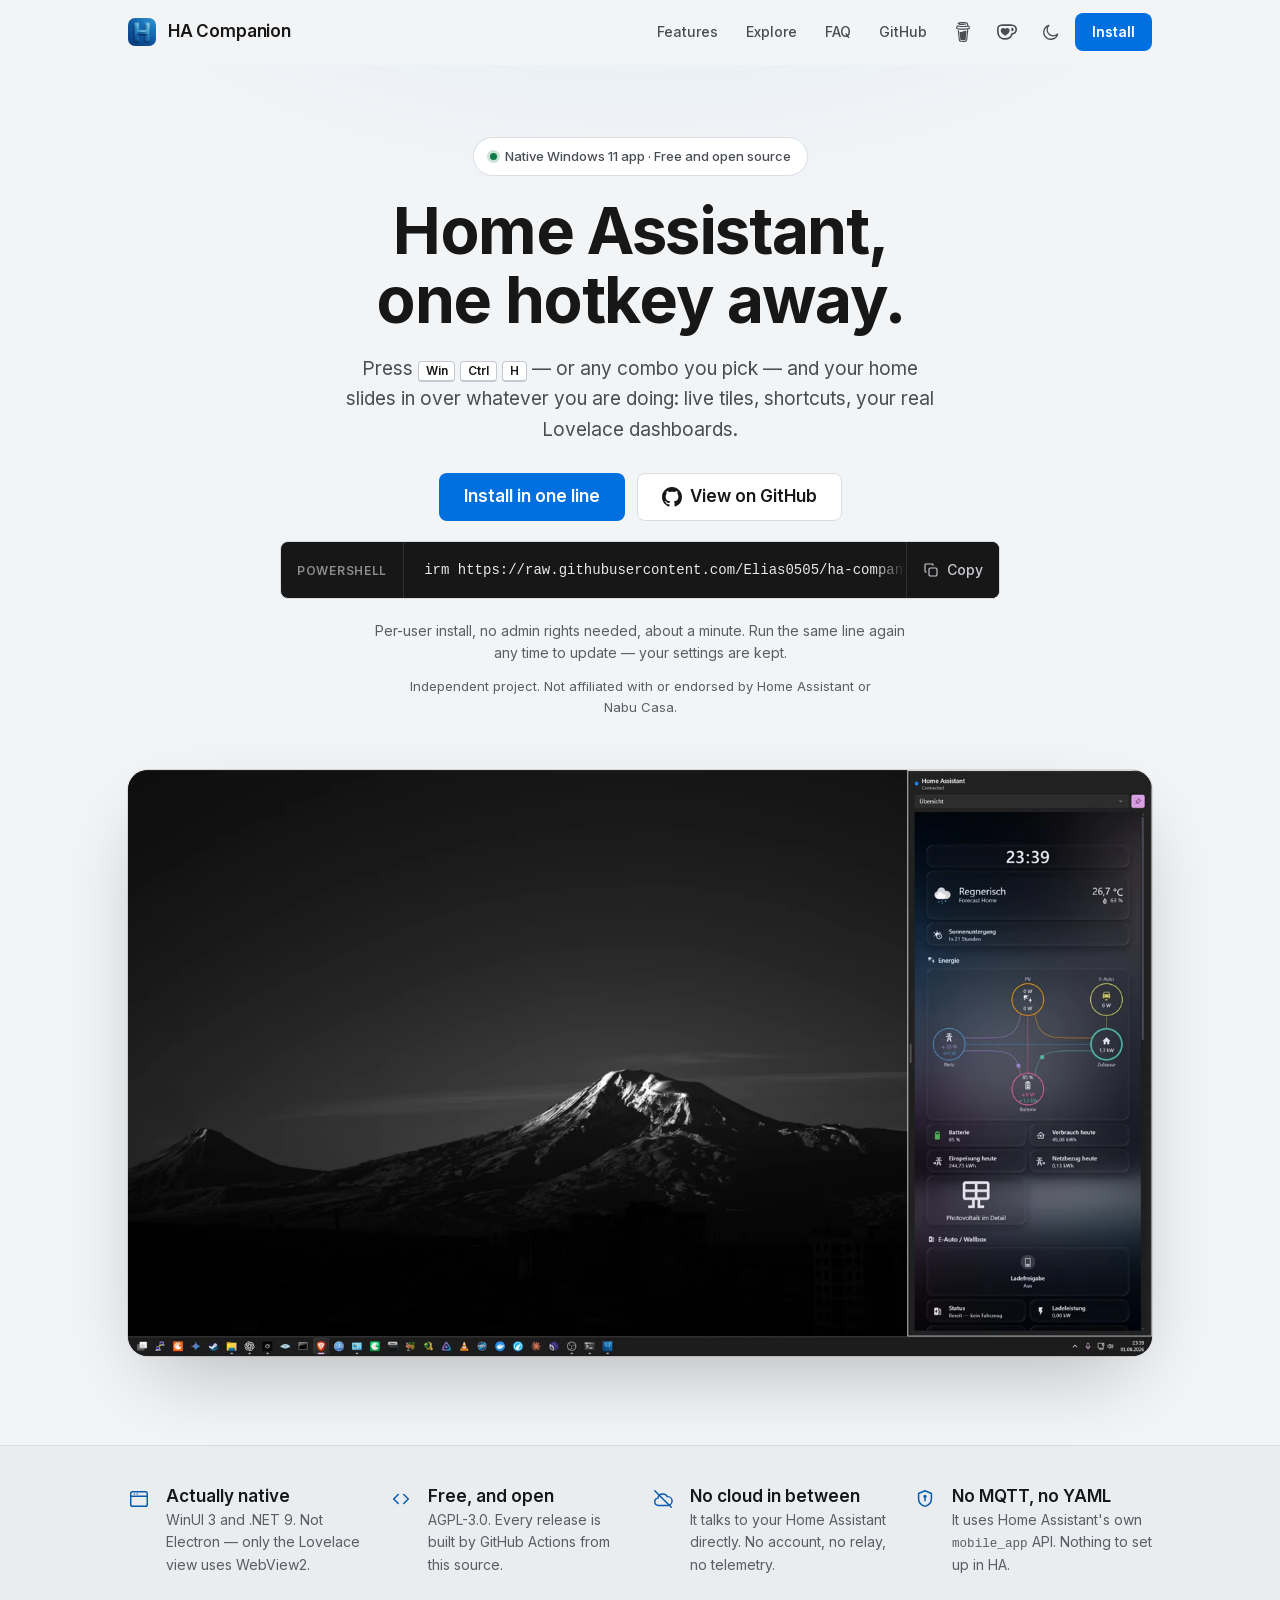
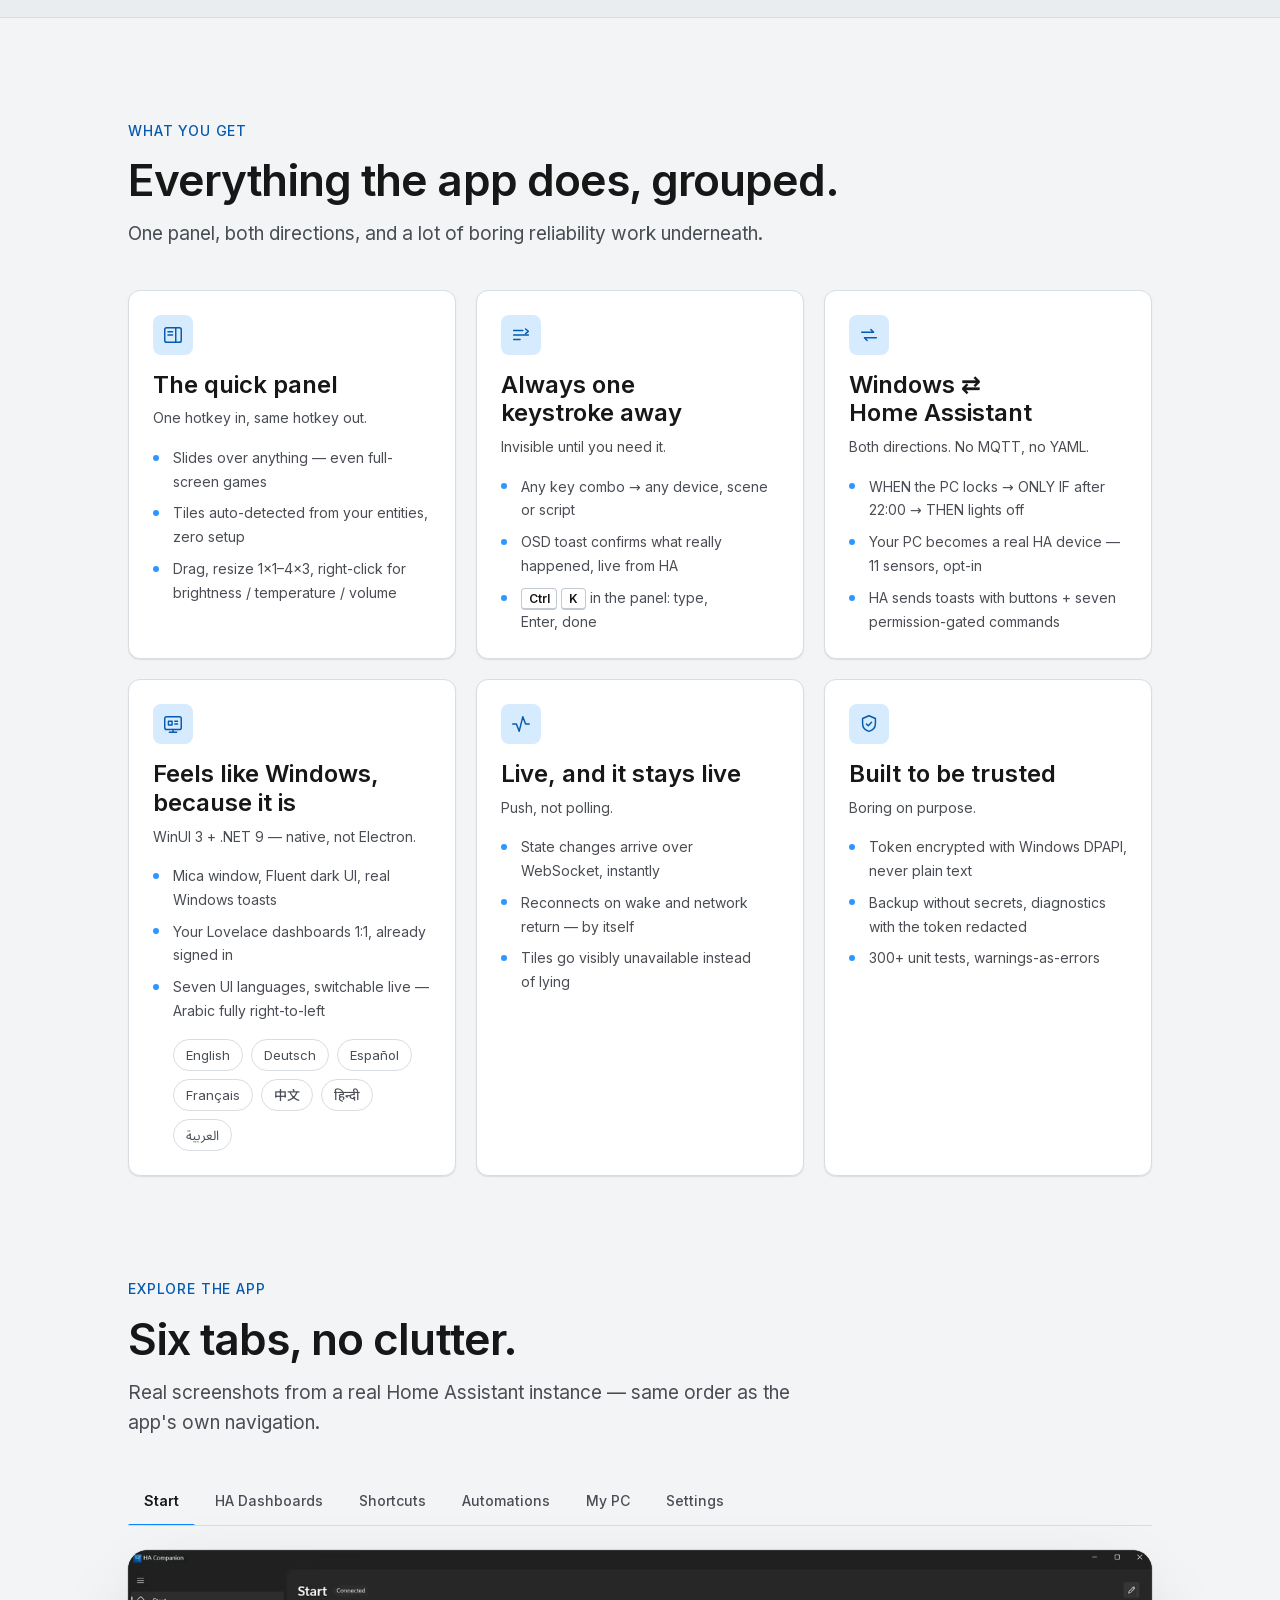
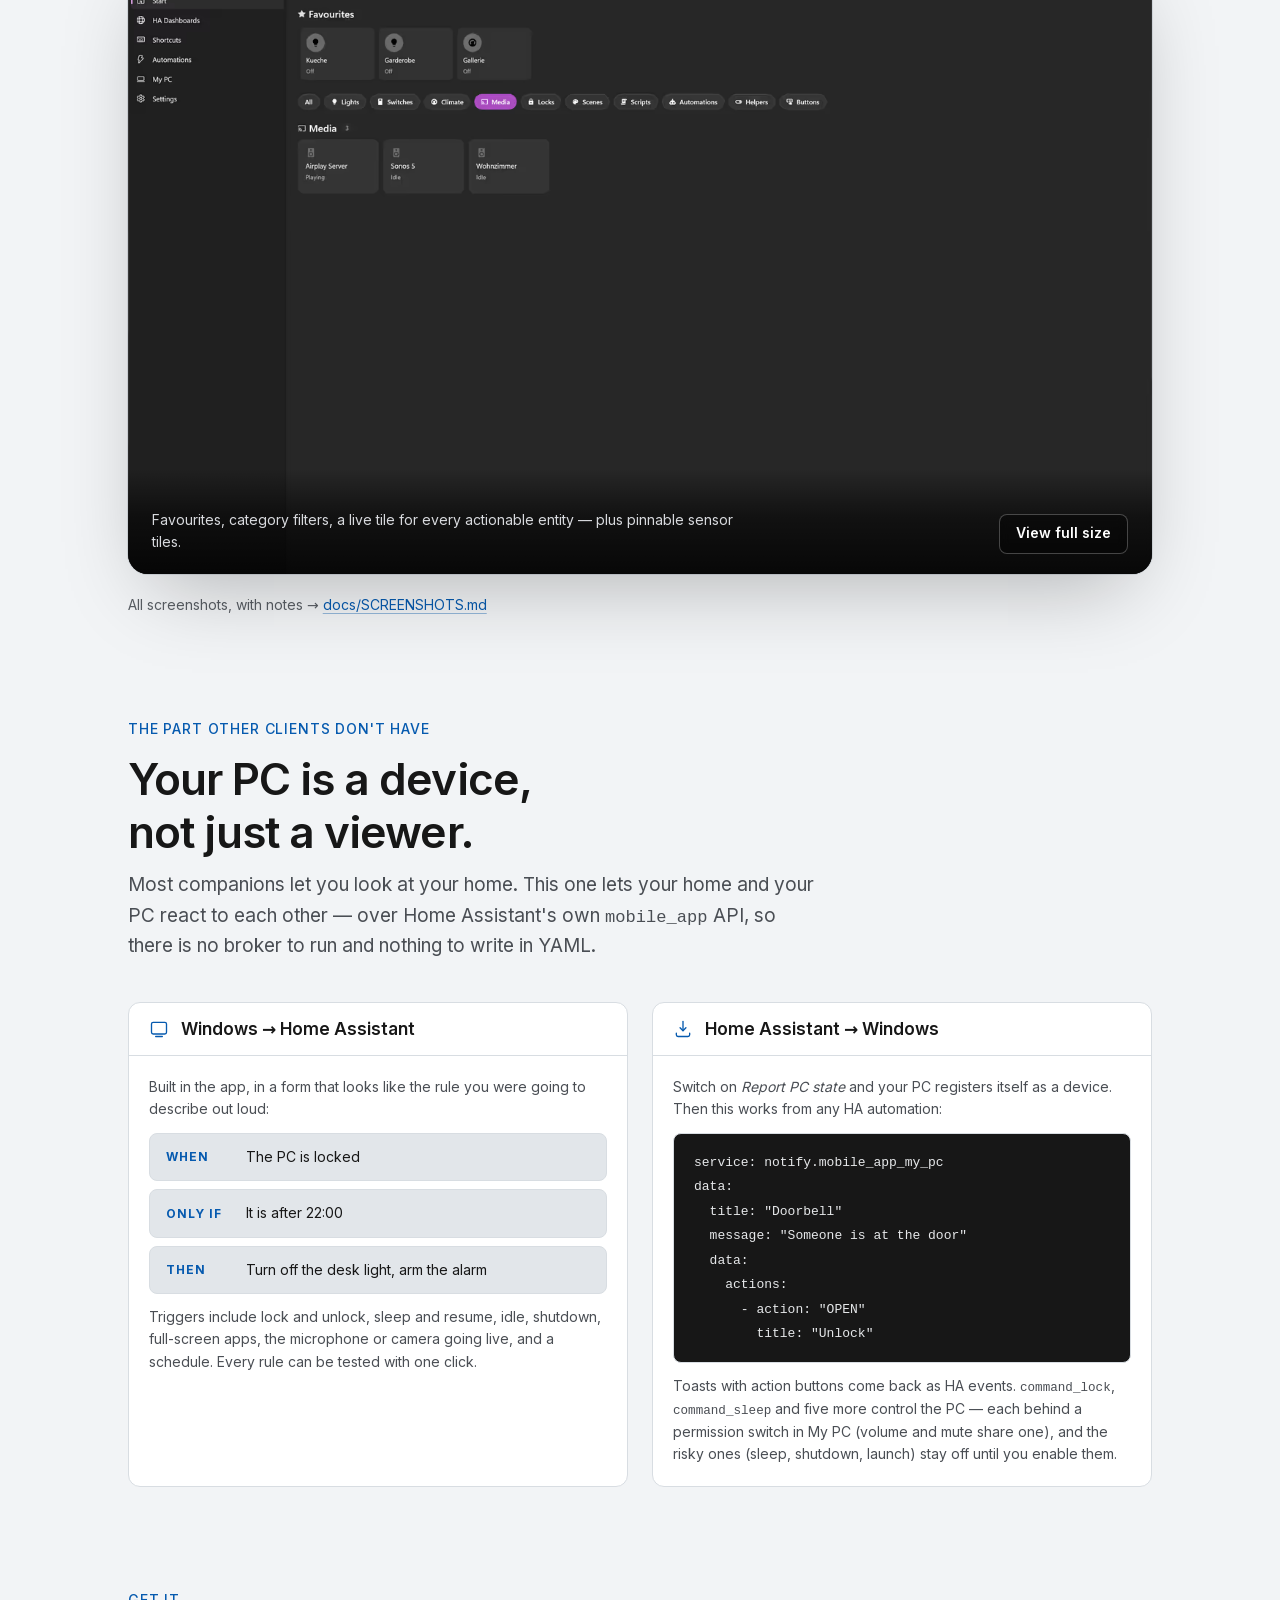
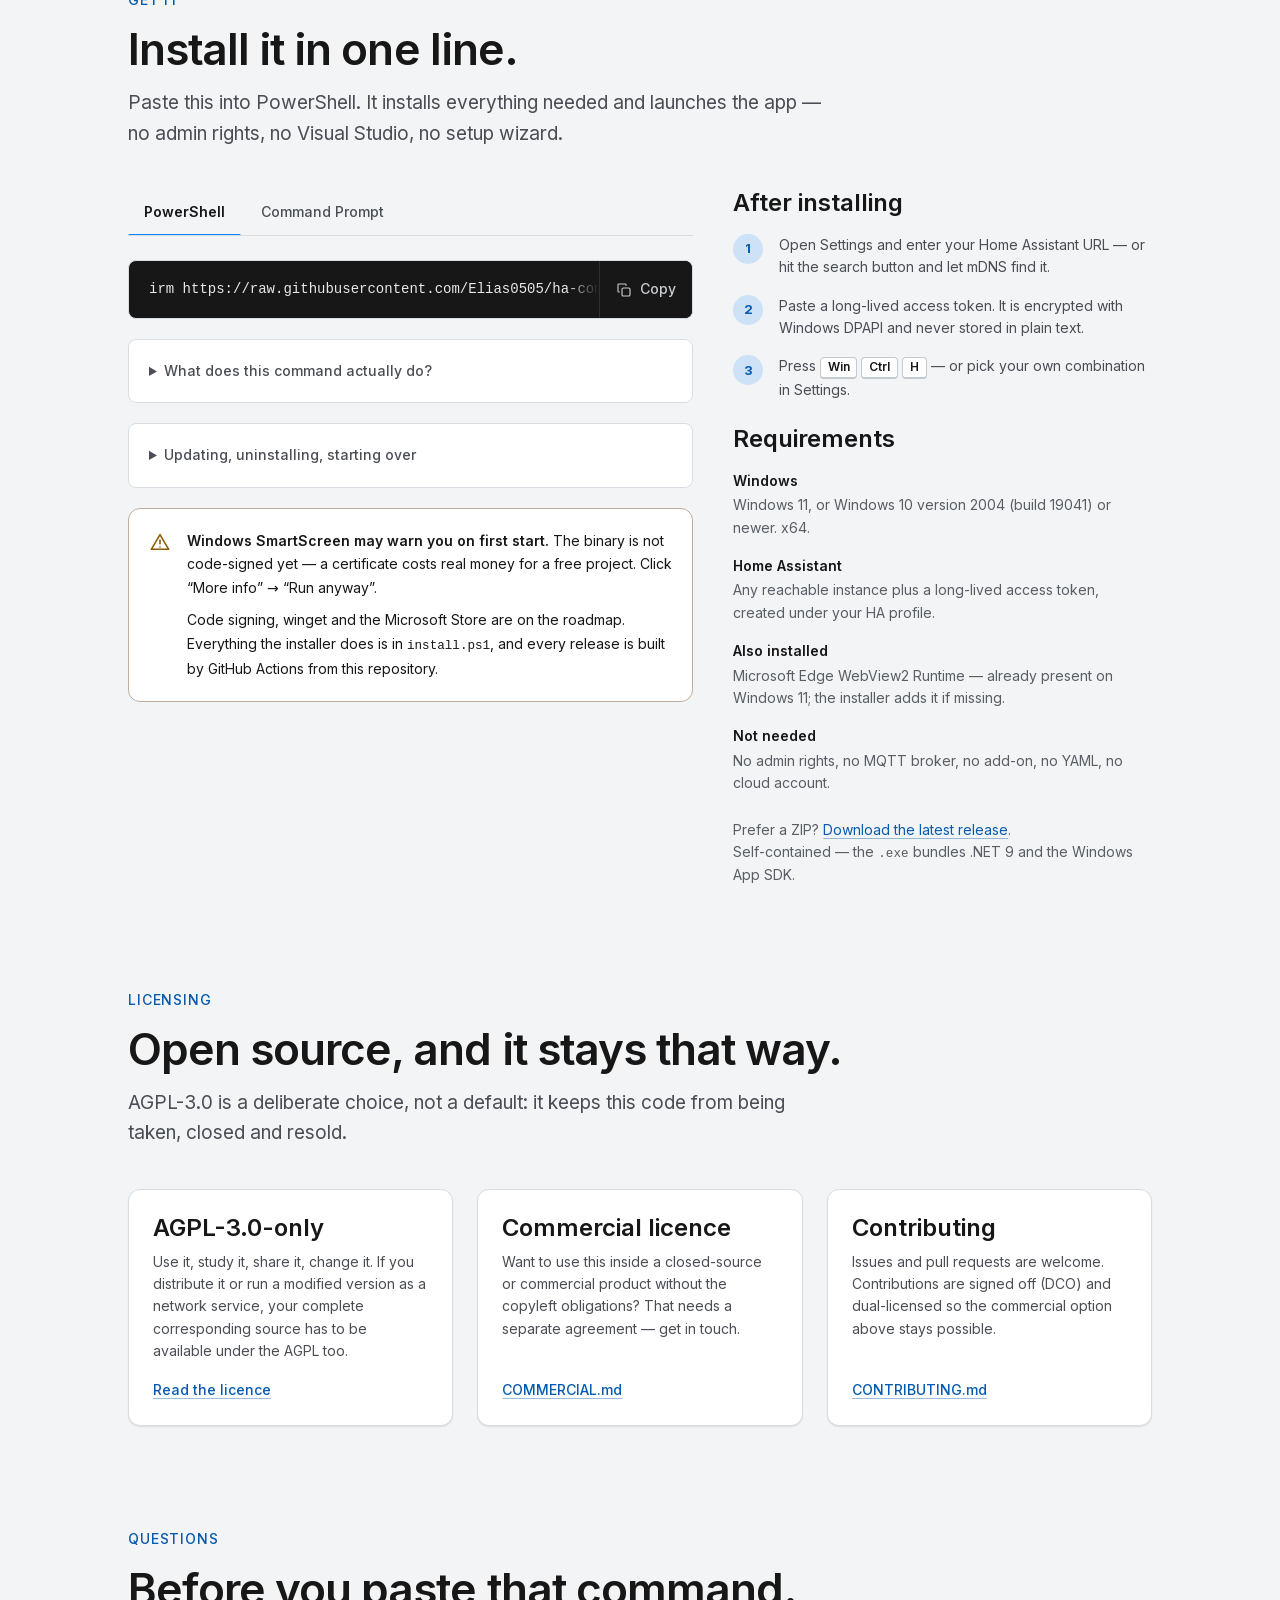
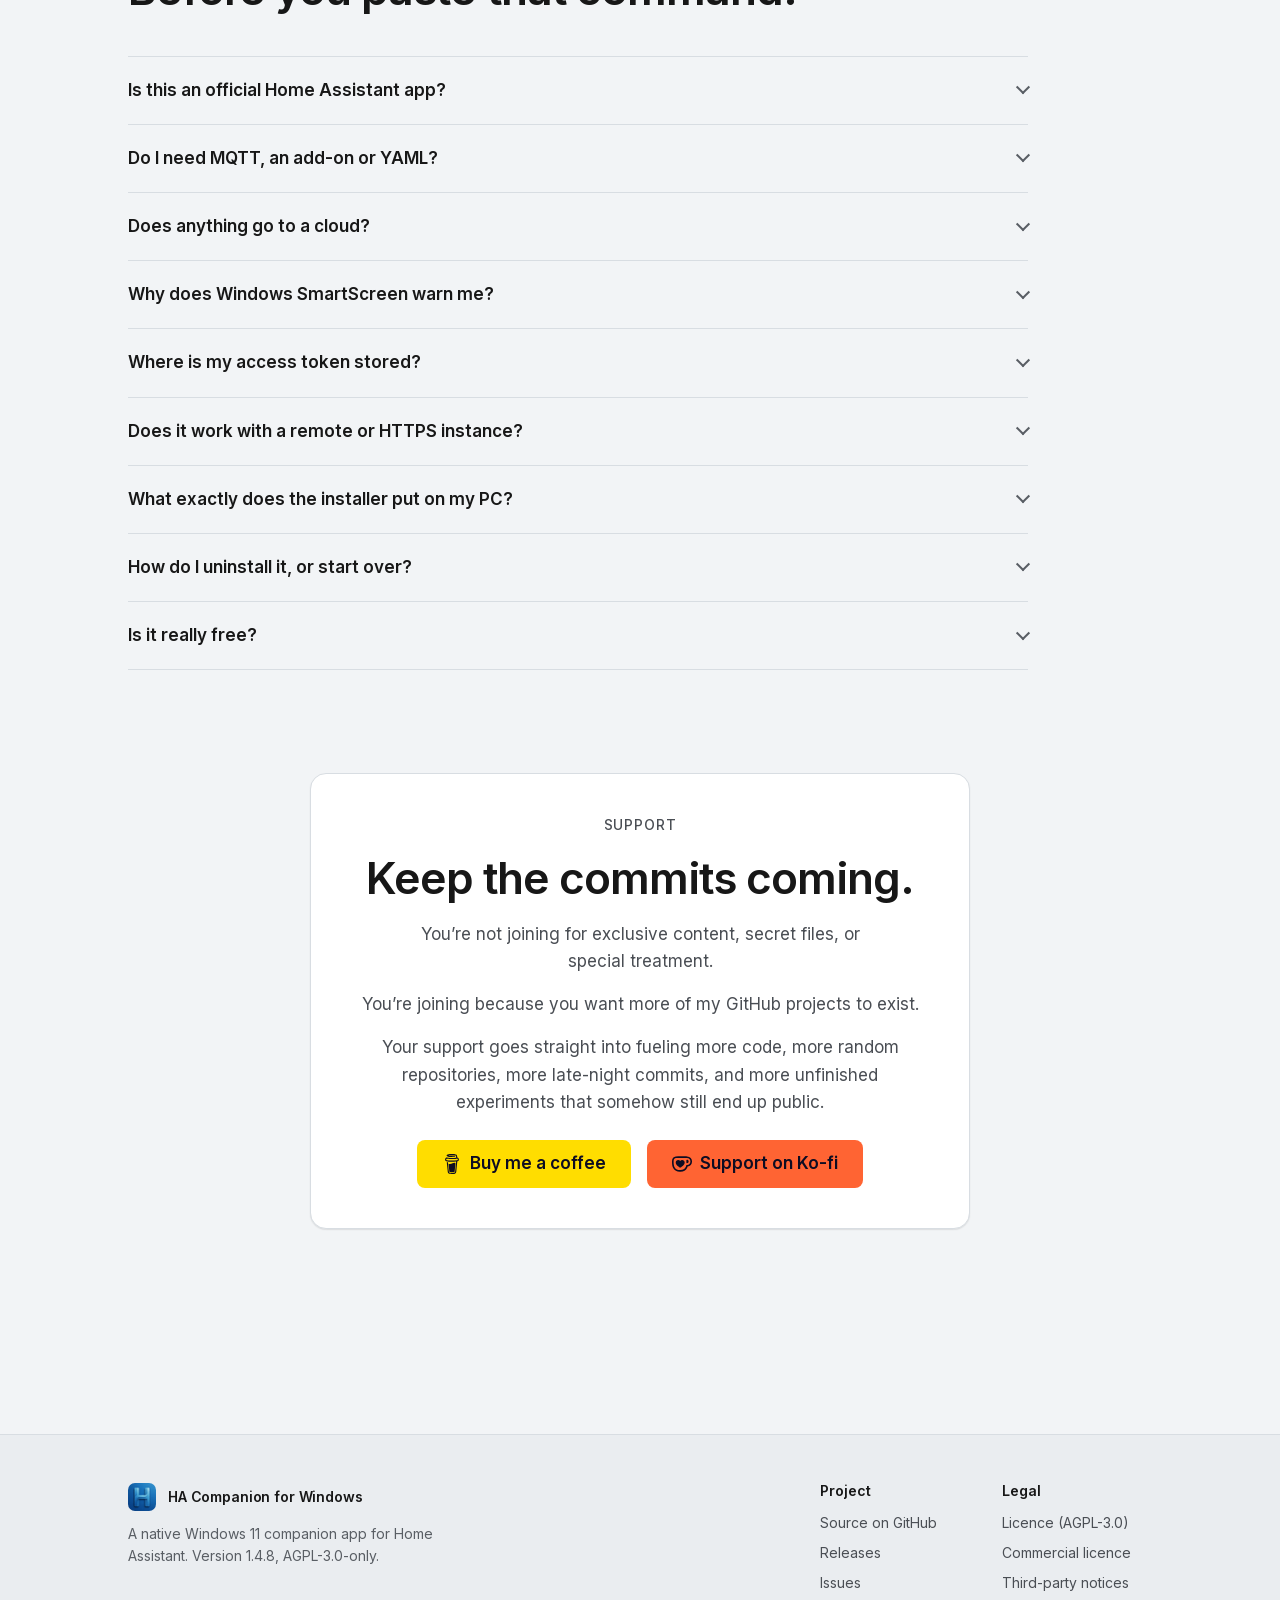
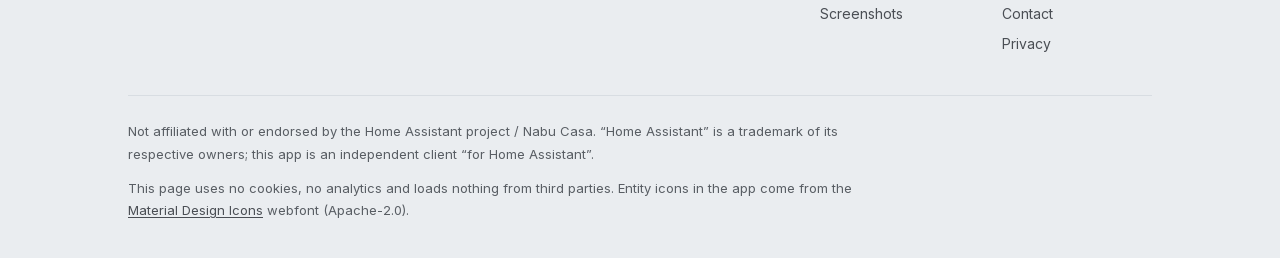
==== commit 2228d980: "Release v1.4.8: Versionsnummern (Props, Website) Co-Authored-By: Claude Fable 5 <noreply@anthropic.c" ====
--- a/site/index.html
+++ b/site/index.html
@@ -642,7 +642,7 @@
           <img src="assets/img/brand/logo-32.png" width="24" height="24" alt="" decoding="async" loading="lazy">
           <span>HA Companion for Windows</span>
         </a>
-        <p style="font-size:var(--fs-sm);max-width:36ch">A native Windows 11 companion app for Home Assistant. Version 1.4.7, AGPL-3.0-only.</p>
+        <p style="font-size:var(--fs-sm);max-width:36ch">A native Windows 11 companion app for Home Assistant. Version 1.4.8, AGPL-3.0-only.</p>
       </div>
       <div>
         <h2>Project</h2>
@@ -691,7 +691,7 @@
 </dialog>
 
 <script type="application/ld+json">
-{"@context":"https://schema.org","@type":"SoftwareApplication","name":"HA Companion for Windows","applicationCategory":"UtilitiesApplication","operatingSystem":"Windows 10 19041+, Windows 11","softwareVersion":"1.4.7","license":"https://spdx.org/licenses/AGPL-3.0-only.html","isAccessibleForFree":true,"url":"https://elias0505.github.io/ha-companion-windows/","downloadUrl":"https://github.com/Elias0505/ha-companion-windows/releases/latest","author":{"@type":"Person","name":"Elias0505","url":"https://github.com/Elias0505"},"offers":{"@type":"Offer","price":"0","priceCurrency":"EUR"},"description":"Free, open-source native Windows app for Home Assistant: a global hotkey slides your live tiles and real Lovelace dashboards in over any window.","screenshot":["https://elias0505.github.io/ha-companion-windows/assets/img/tour/start-1400.webp","https://elias0505.github.io/ha-companion-windows/assets/img/tour/ha-dashboards-1400.webp","https://elias0505.github.io/ha-companion-windows/assets/img/tour/shortcuts-1400.webp","https://elias0505.github.io/ha-companion-windows/assets/img/tour/automations-1400.webp","https://elias0505.github.io/ha-companion-windows/assets/img/tour/my-pc-1400.webp","https://elias0505.github.io/ha-companion-windows/assets/img/tour/settings-1400.webp"]}
+{"@context":"https://schema.org","@type":"SoftwareApplication","name":"HA Companion for Windows","applicationCategory":"UtilitiesApplication","operatingSystem":"Windows 10 19041+, Windows 11","softwareVersion":"1.4.8","license":"https://spdx.org/licenses/AGPL-3.0-only.html","isAccessibleForFree":true,"url":"https://elias0505.github.io/ha-companion-windows/","downloadUrl":"https://github.com/Elias0505/ha-companion-windows/releases/latest","author":{"@type":"Person","name":"Elias0505","url":"https://github.com/Elias0505"},"offers":{"@type":"Offer","price":"0","priceCurrency":"EUR"},"description":"Free, open-source native Windows app for Home Assistant: a global hotkey slides your live tiles and real Lovelace dashboards in over any window.","screenshot":["https://elias0505.github.io/ha-companion-windows/assets/img/tour/start-1400.webp","https://elias0505.github.io/ha-companion-windows/assets/img/tour/ha-dashboards-1400.webp","https://elias0505.github.io/ha-companion-windows/assets/img/tour/shortcuts-1400.webp","https://elias0505.github.io/ha-companion-windows/assets/img/tour/automations-1400.webp","https://elias0505.github.io/ha-companion-windows/assets/img/tour/my-pc-1400.webp","https://elias0505.github.io/ha-companion-windows/assets/img/tour/settings-1400.webp"]}
 </script>
 <script type="application/ld+json">
 {"@context":"https://schema.org","@type":"WebSite","name":"HA Companion for Windows","url":"https://elias0505.github.io/ha-companion-windows/","inLanguage":"en"}
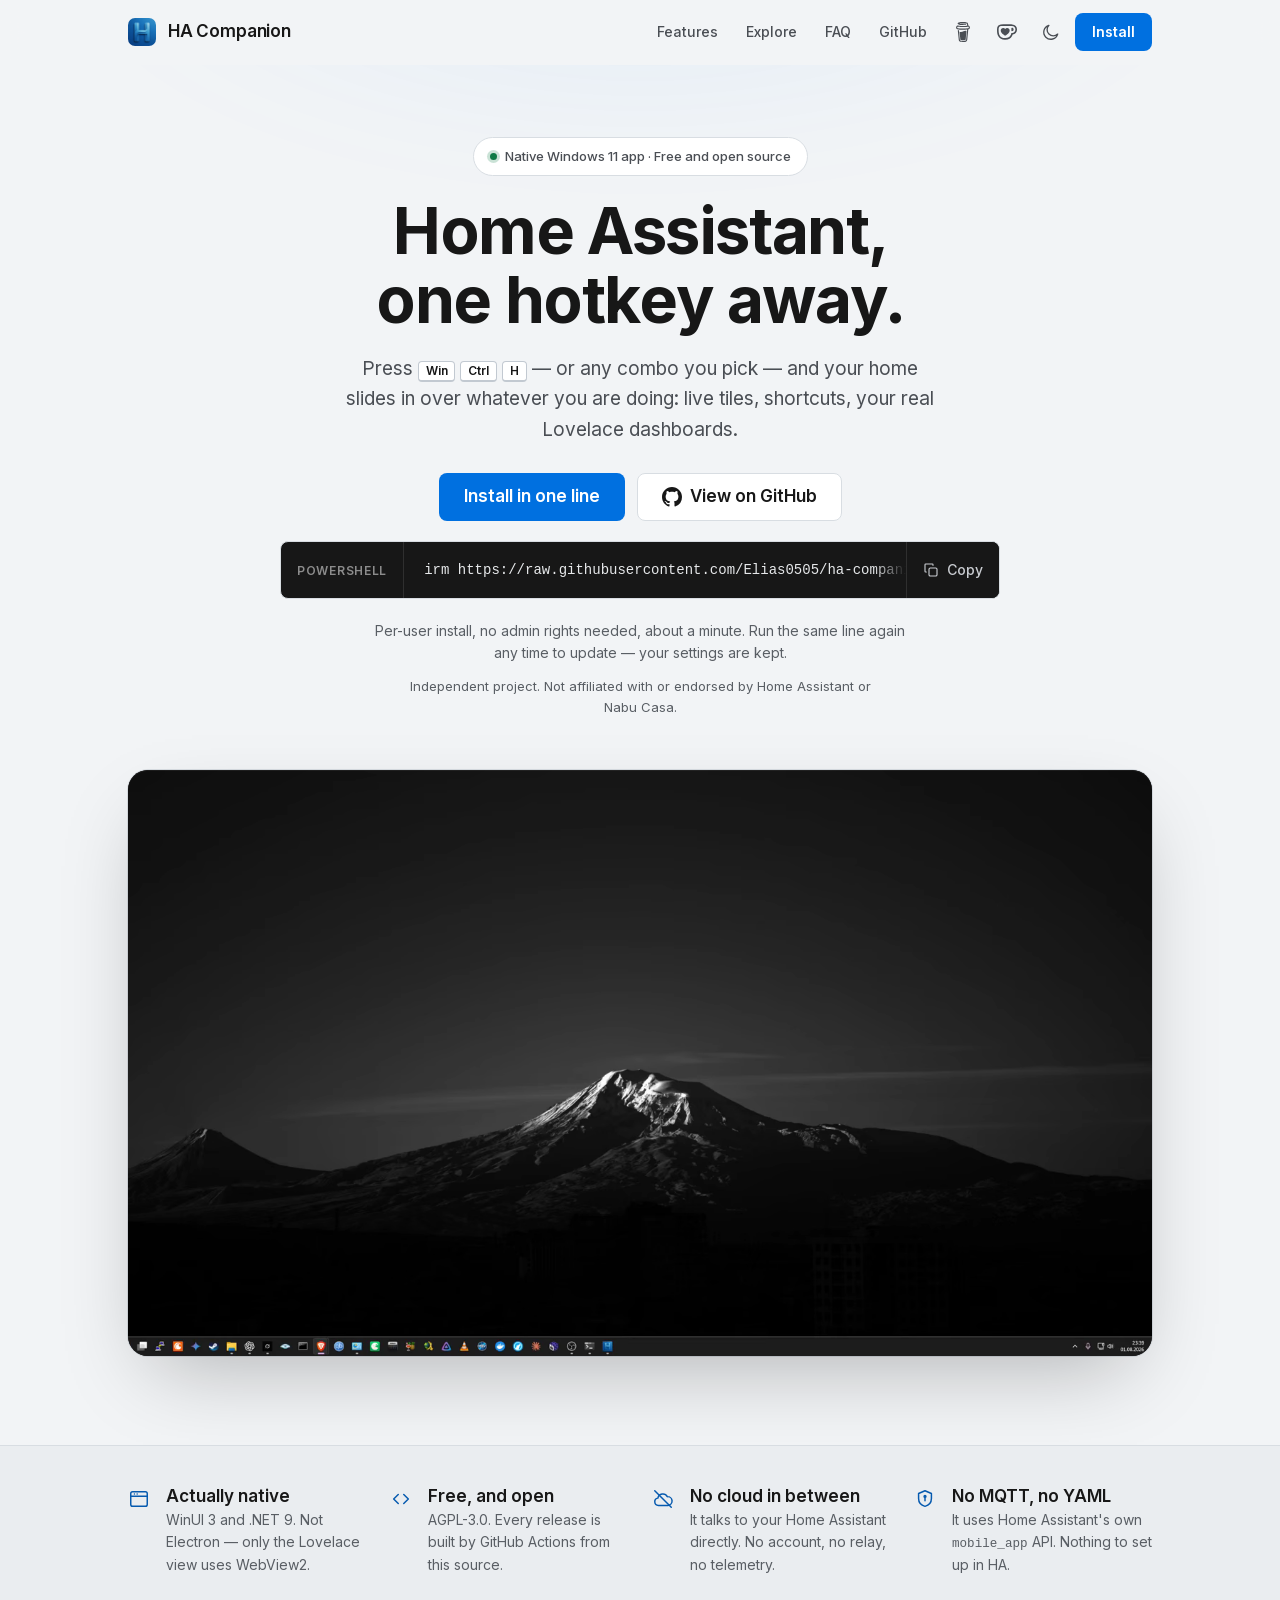
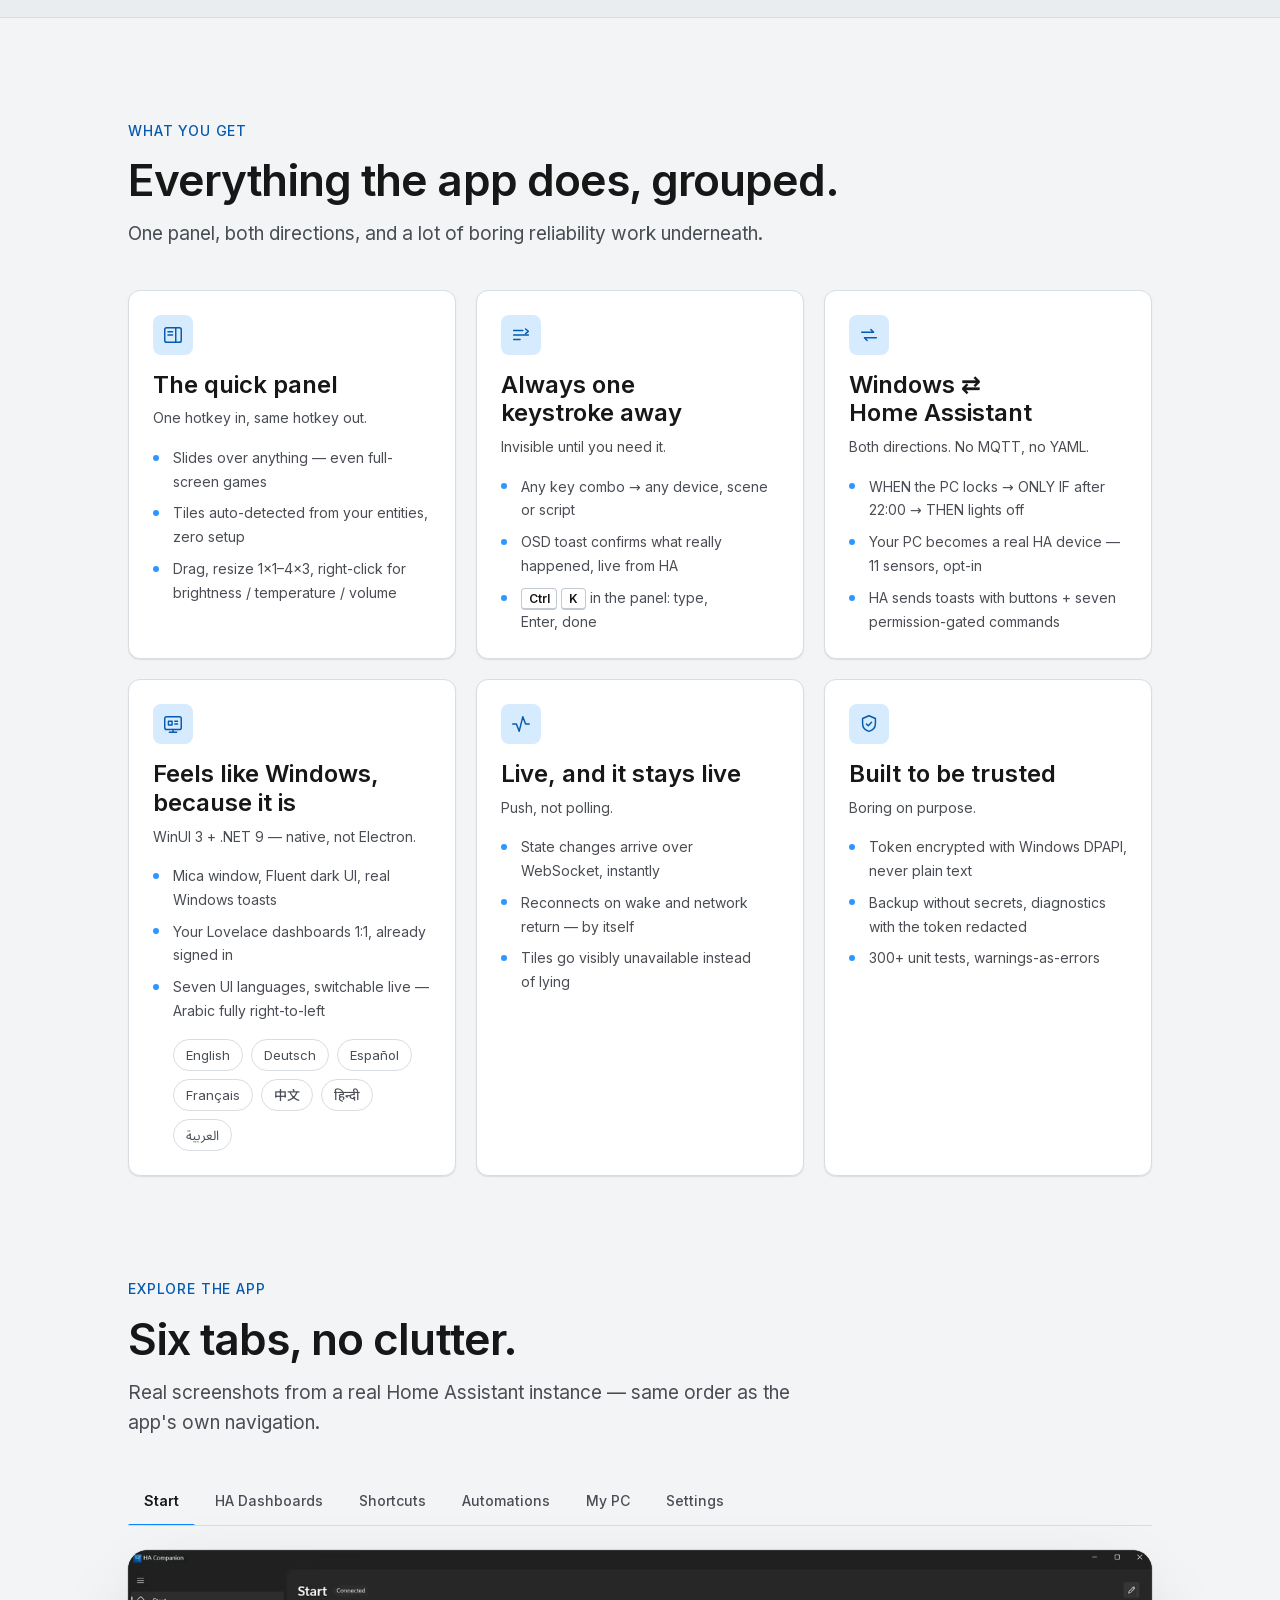
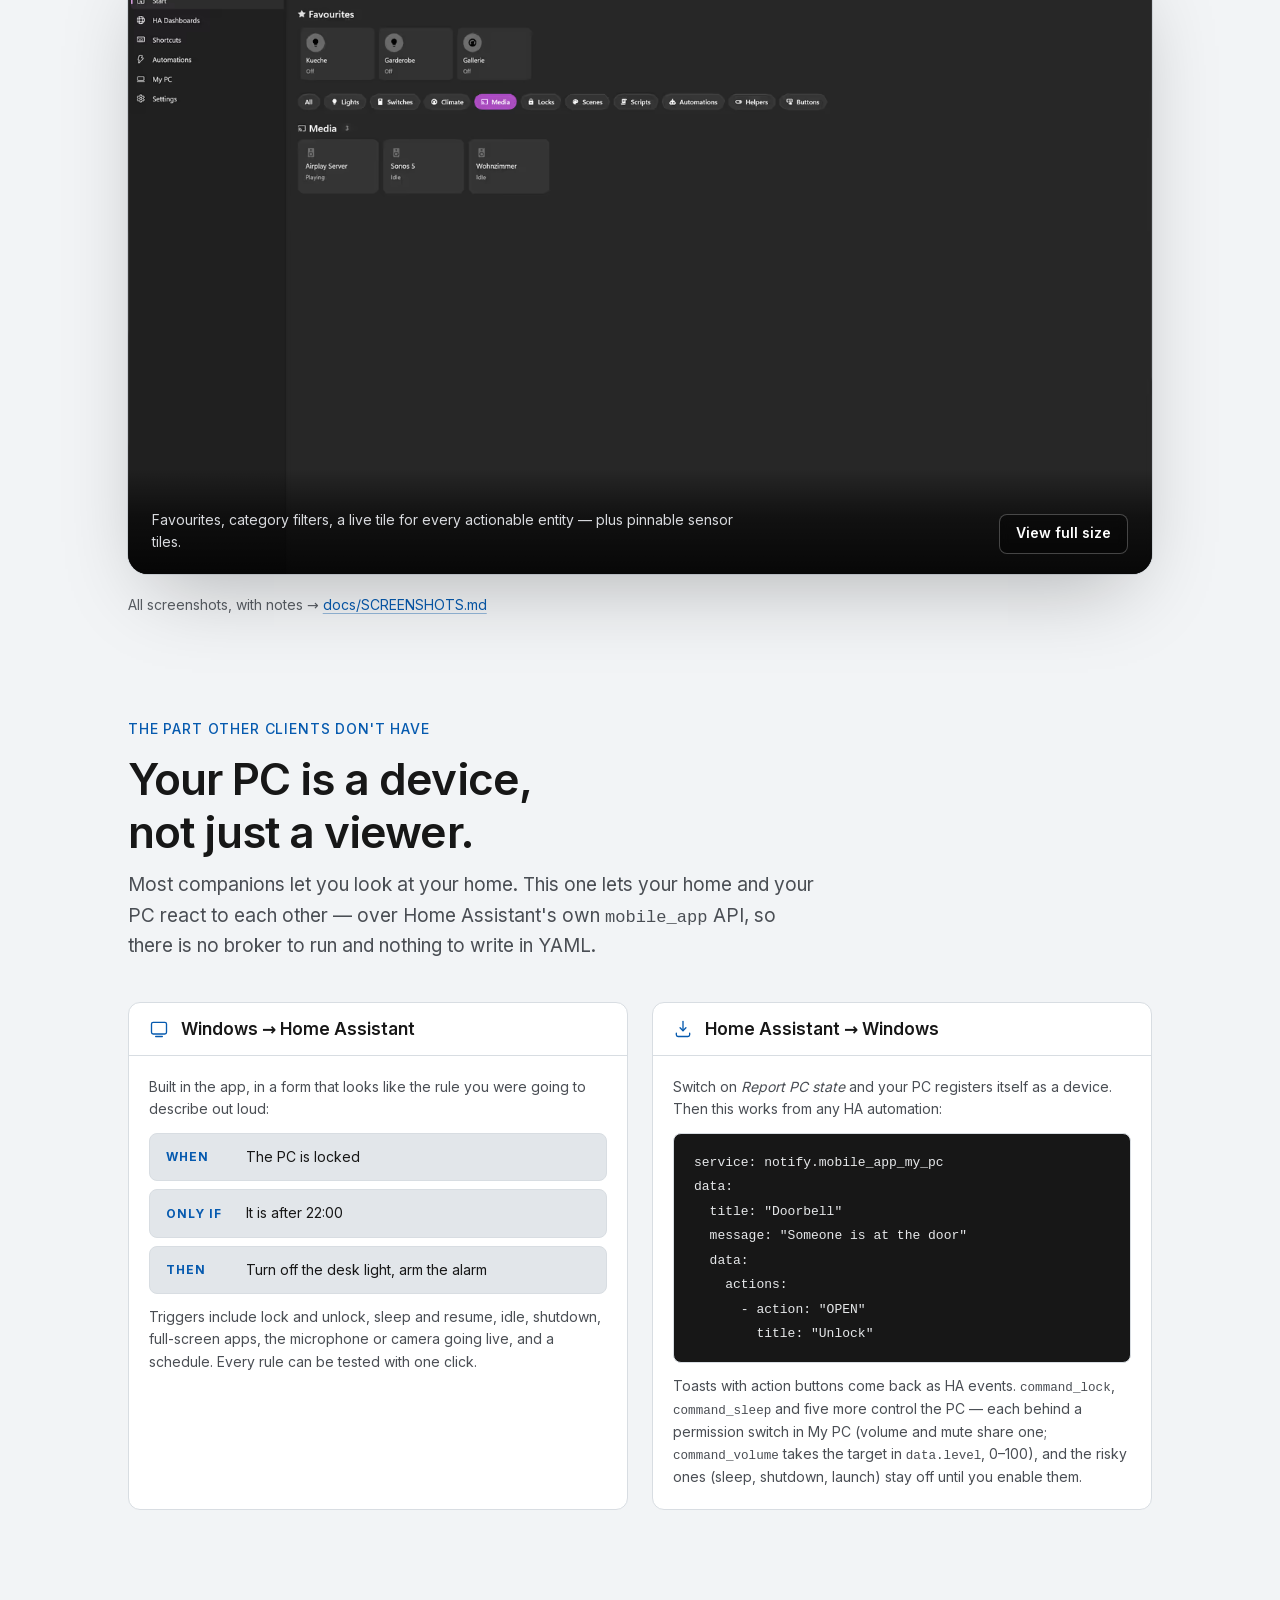
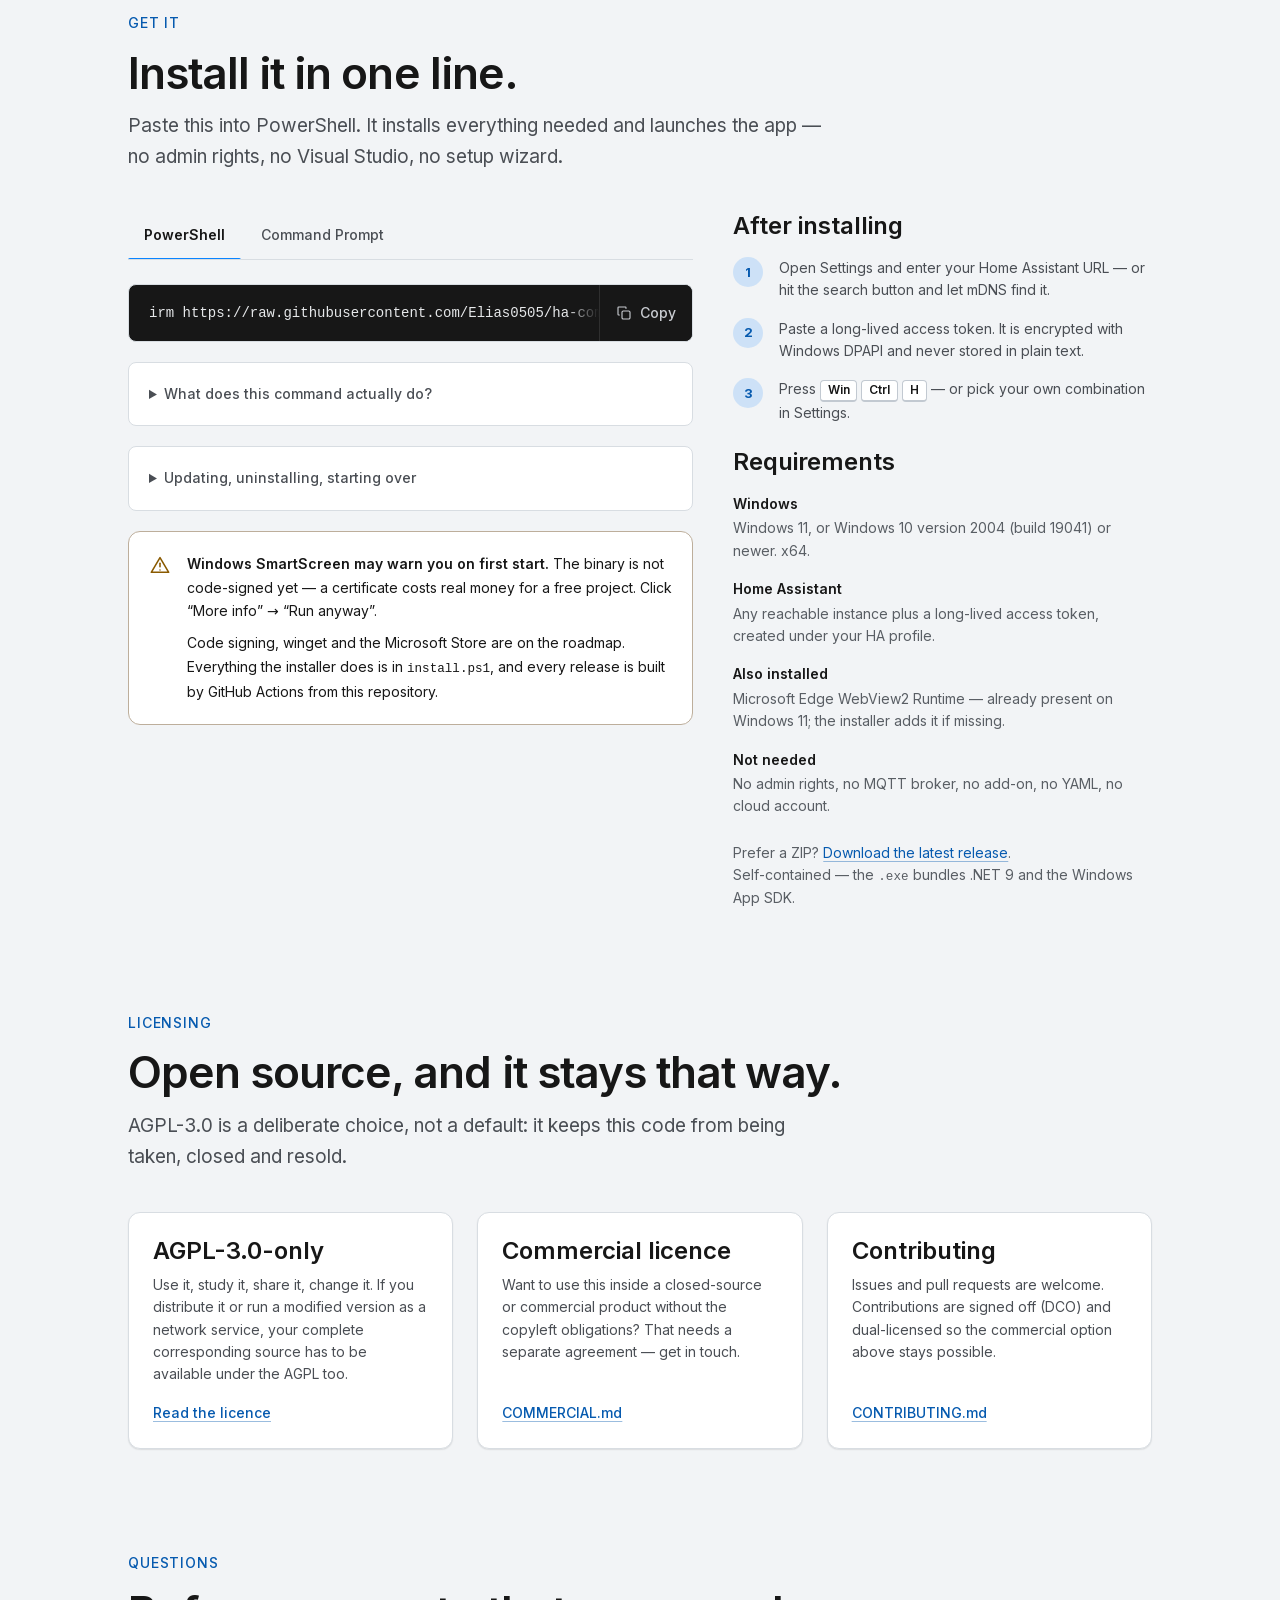
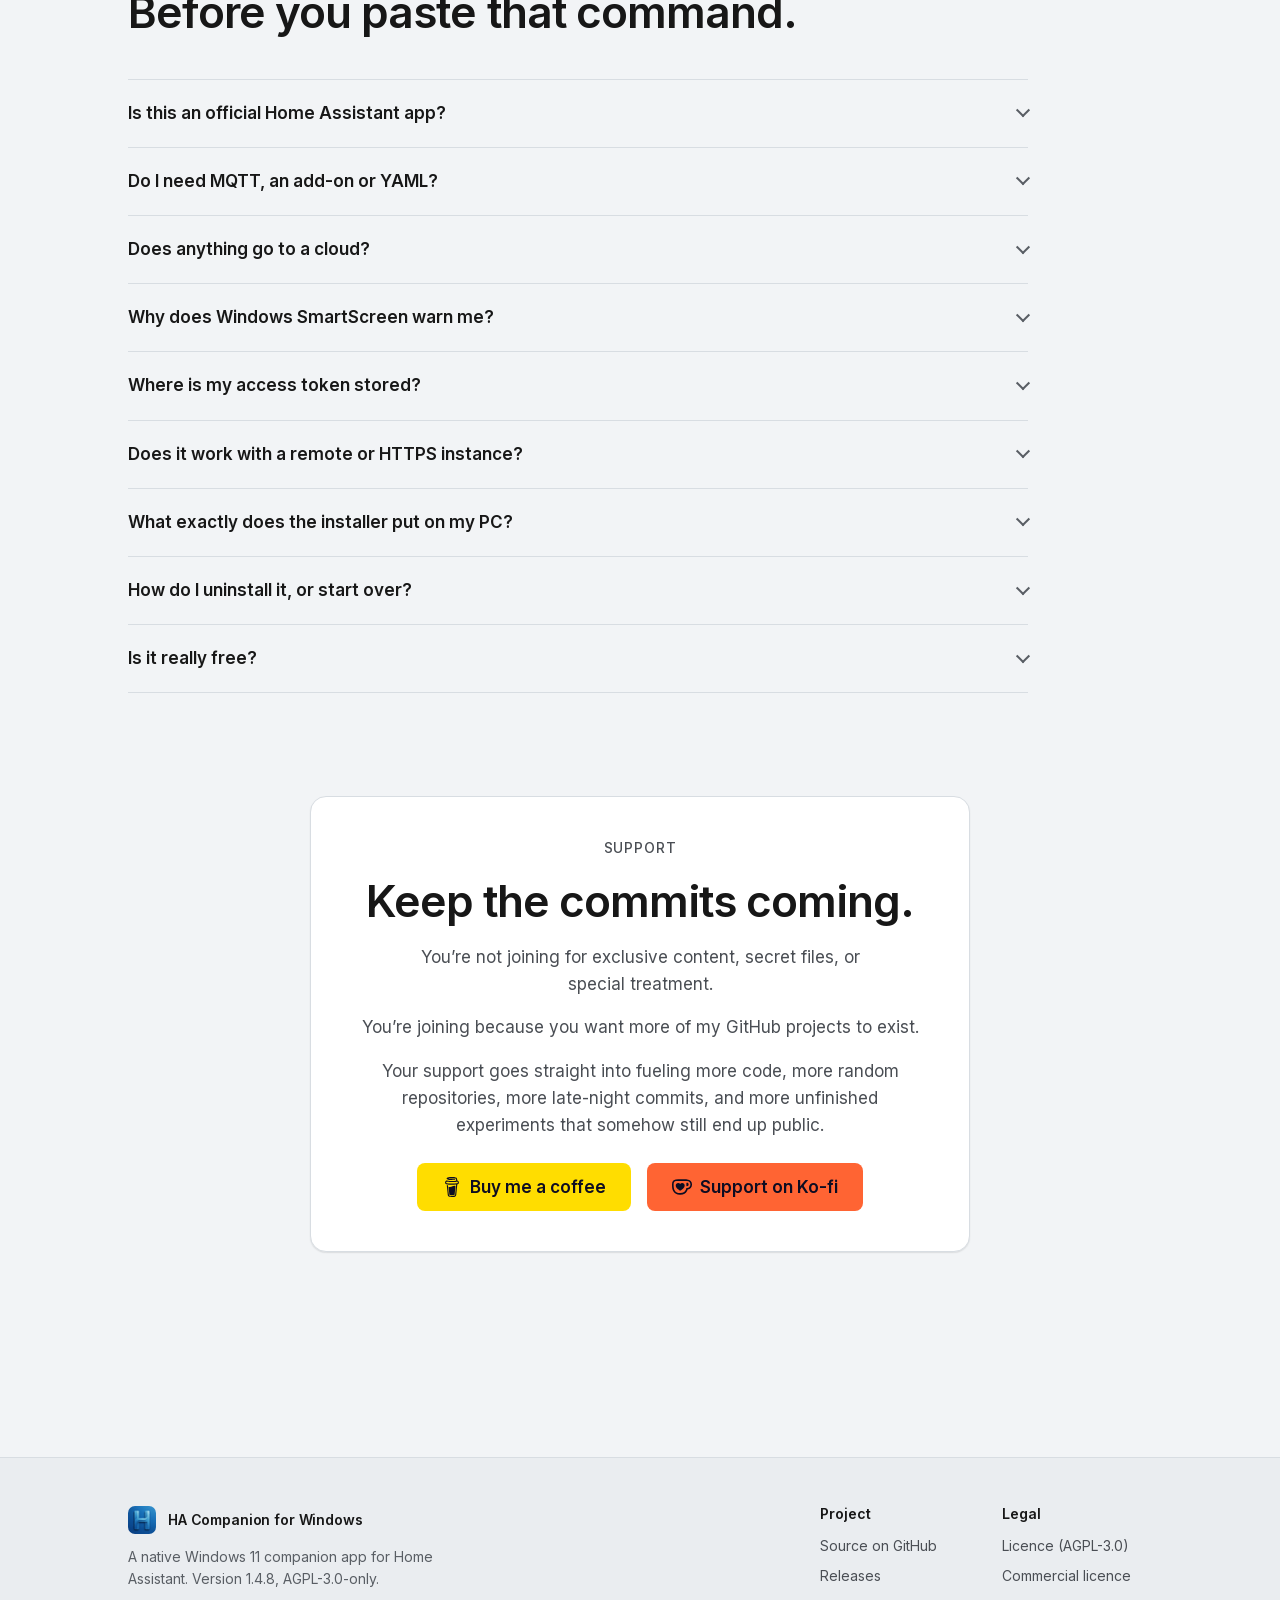
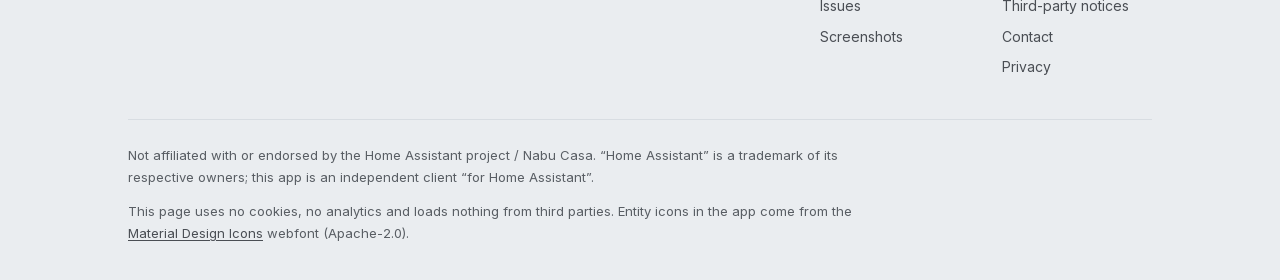
==== commit 5bc3a331: "command_volume: ehrliche Fehlertexte, tolerantes Level-Parsing, Alias, Doku (#6) Der Empfangs-Verlau" ====
--- a/site/index.html
+++ b/site/index.html
@@ -409,7 +409,7 @@
     actions:
       - action: "OPEN"
         title: "Unlock"</code></pre>
-          <p>Toasts with action buttons come back as HA events. <code>command_lock</code>, <code>command_sleep</code> and five more control the PC — each behind a permission switch in My PC (volume and mute share one), and the risky ones (sleep, shutdown, launch) stay off until you enable them.</p>
+          <p>Toasts with action buttons come back as HA events. <code>command_lock</code>, <code>command_sleep</code> and five more control the PC — each behind a permission switch in My PC (volume and mute share one; <code>command_volume</code> takes the target in <code>data.level</code>, 0–100), and the risky ones (sleep, shutdown, launch) stay off until you enable them.</p>
         </div>
       </article>
     </div>
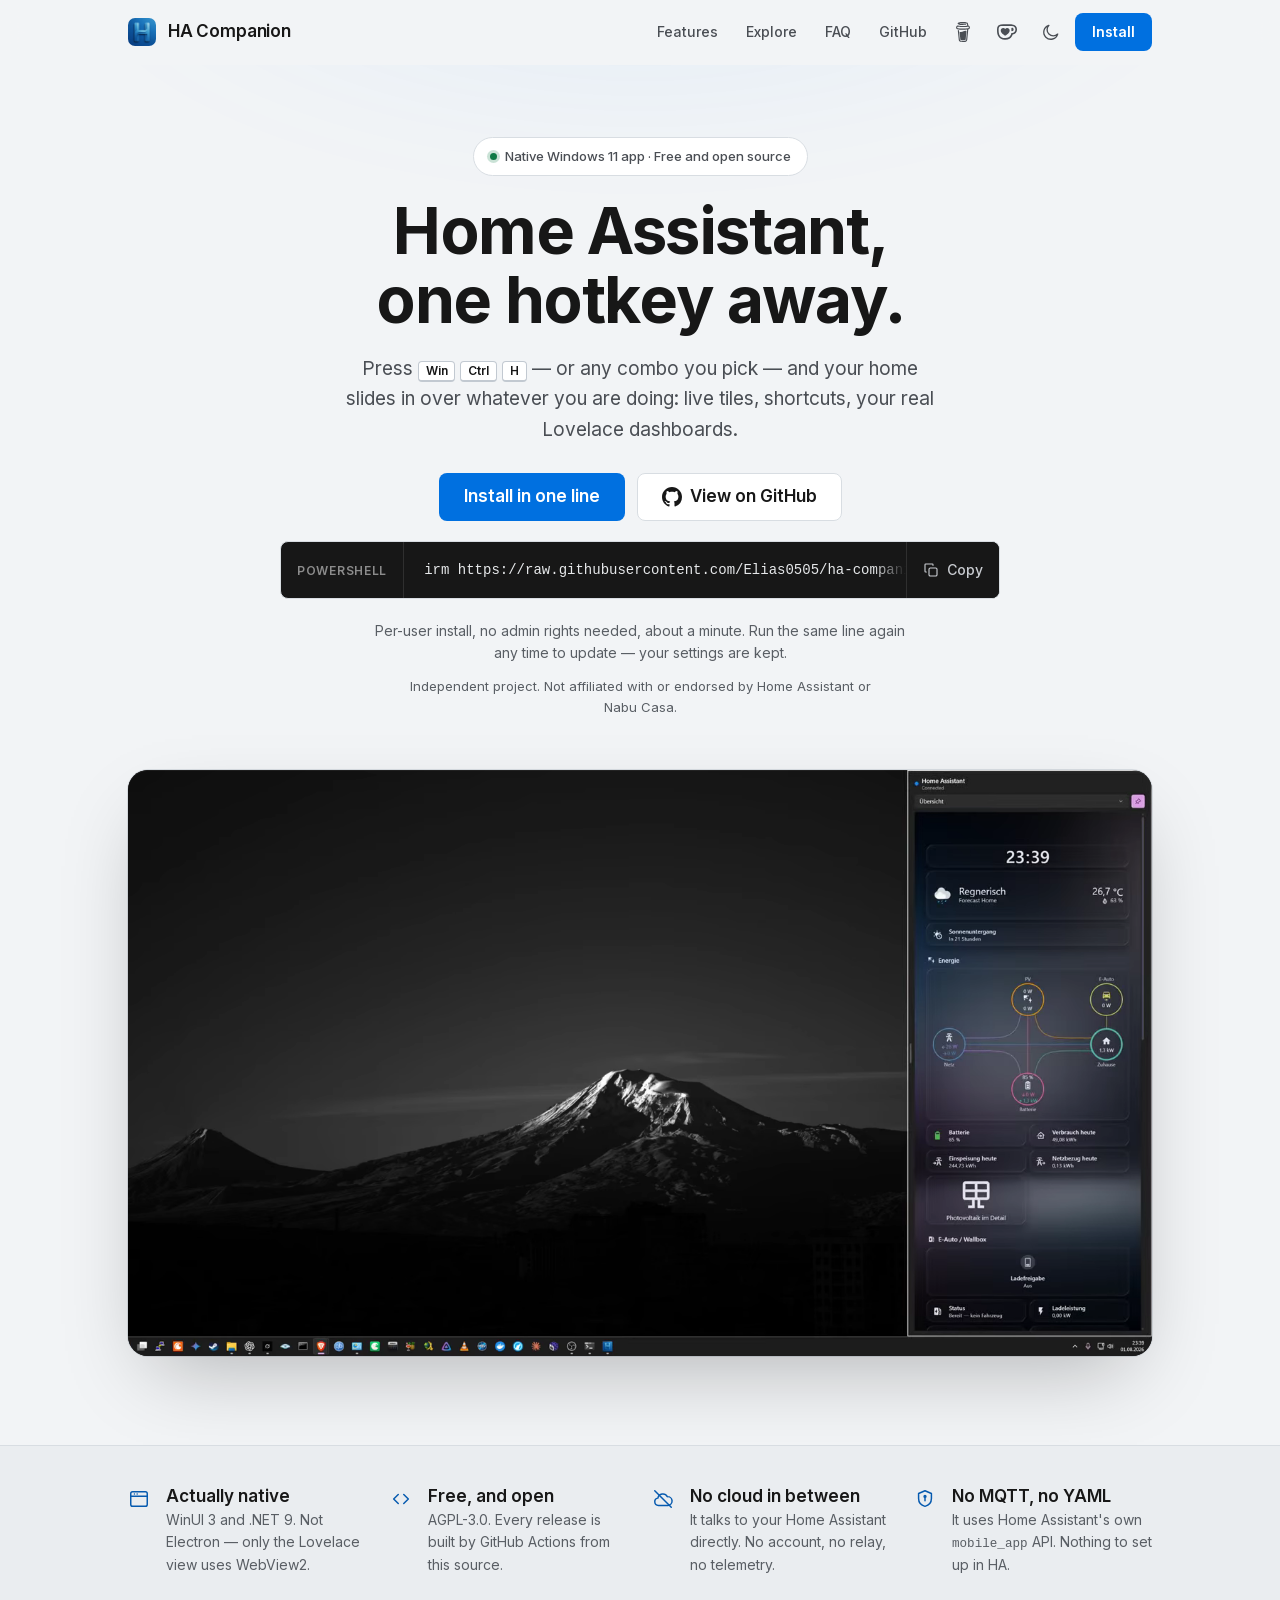
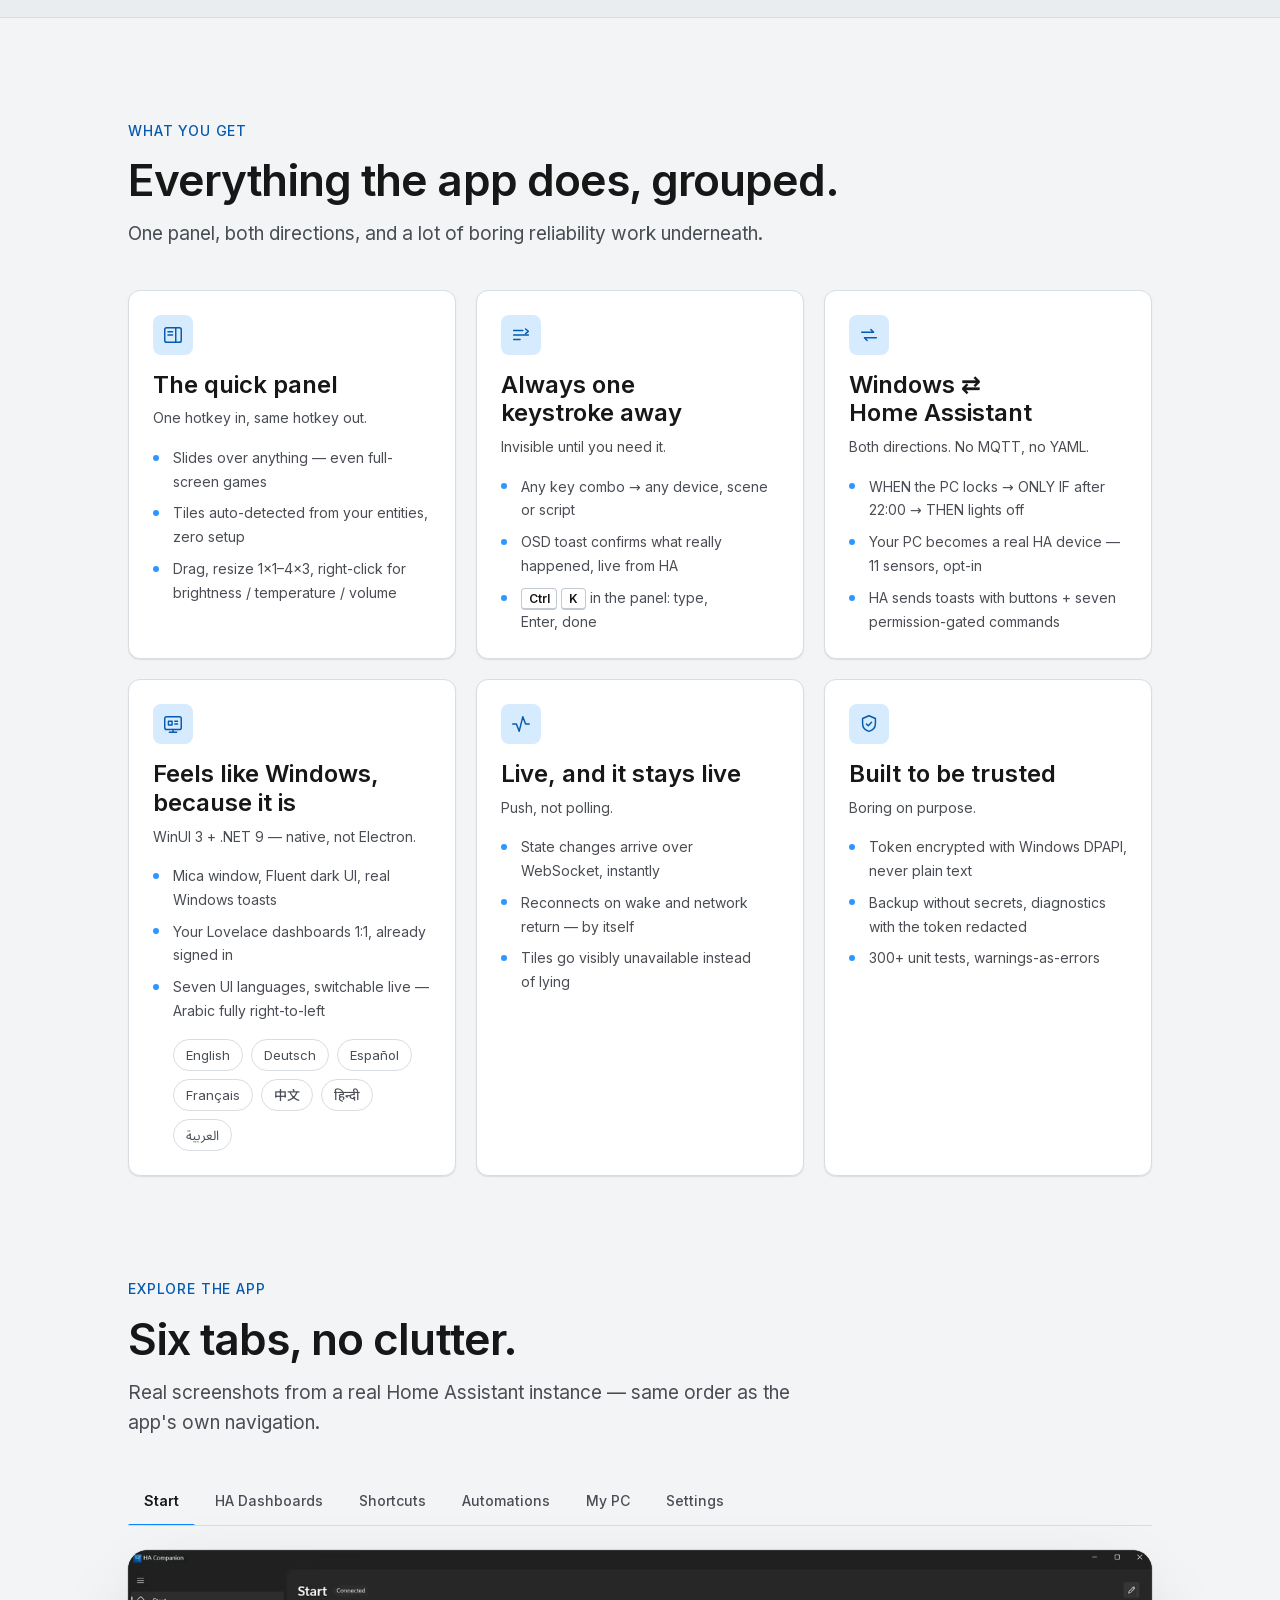
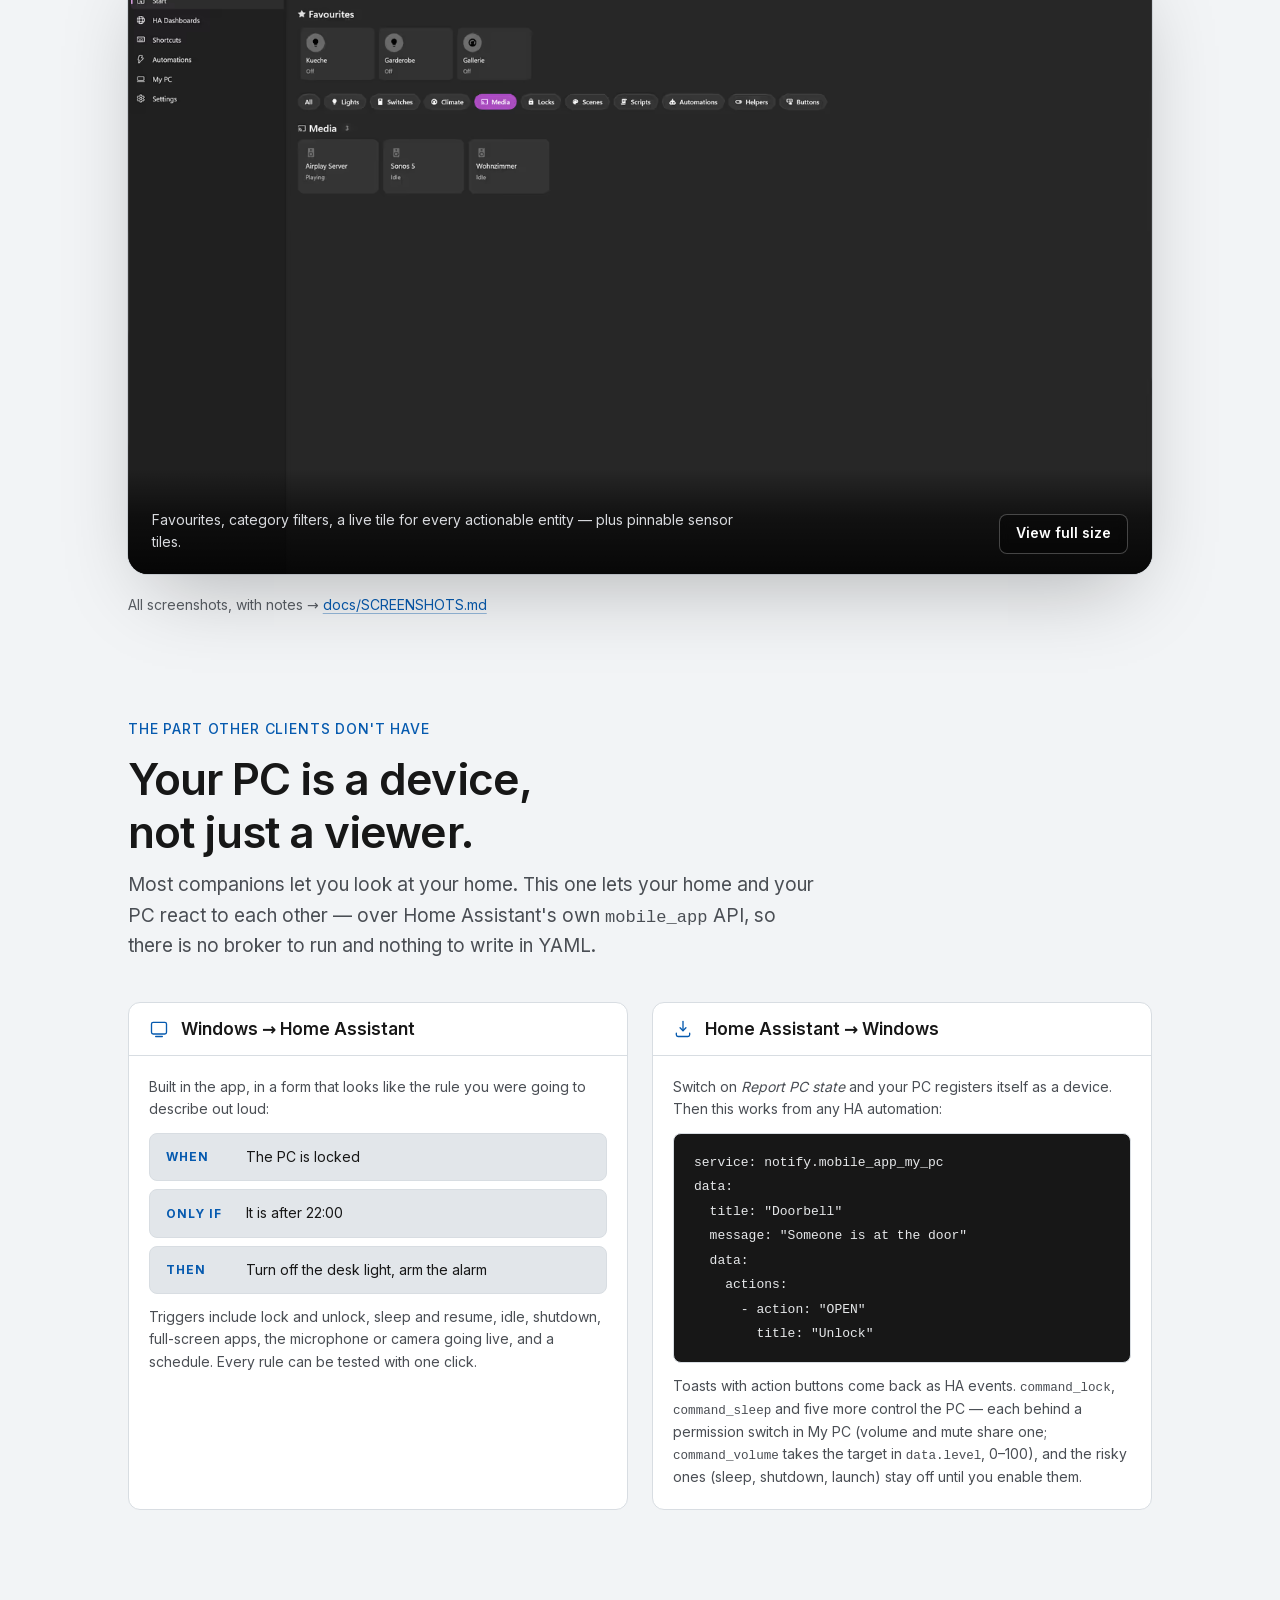
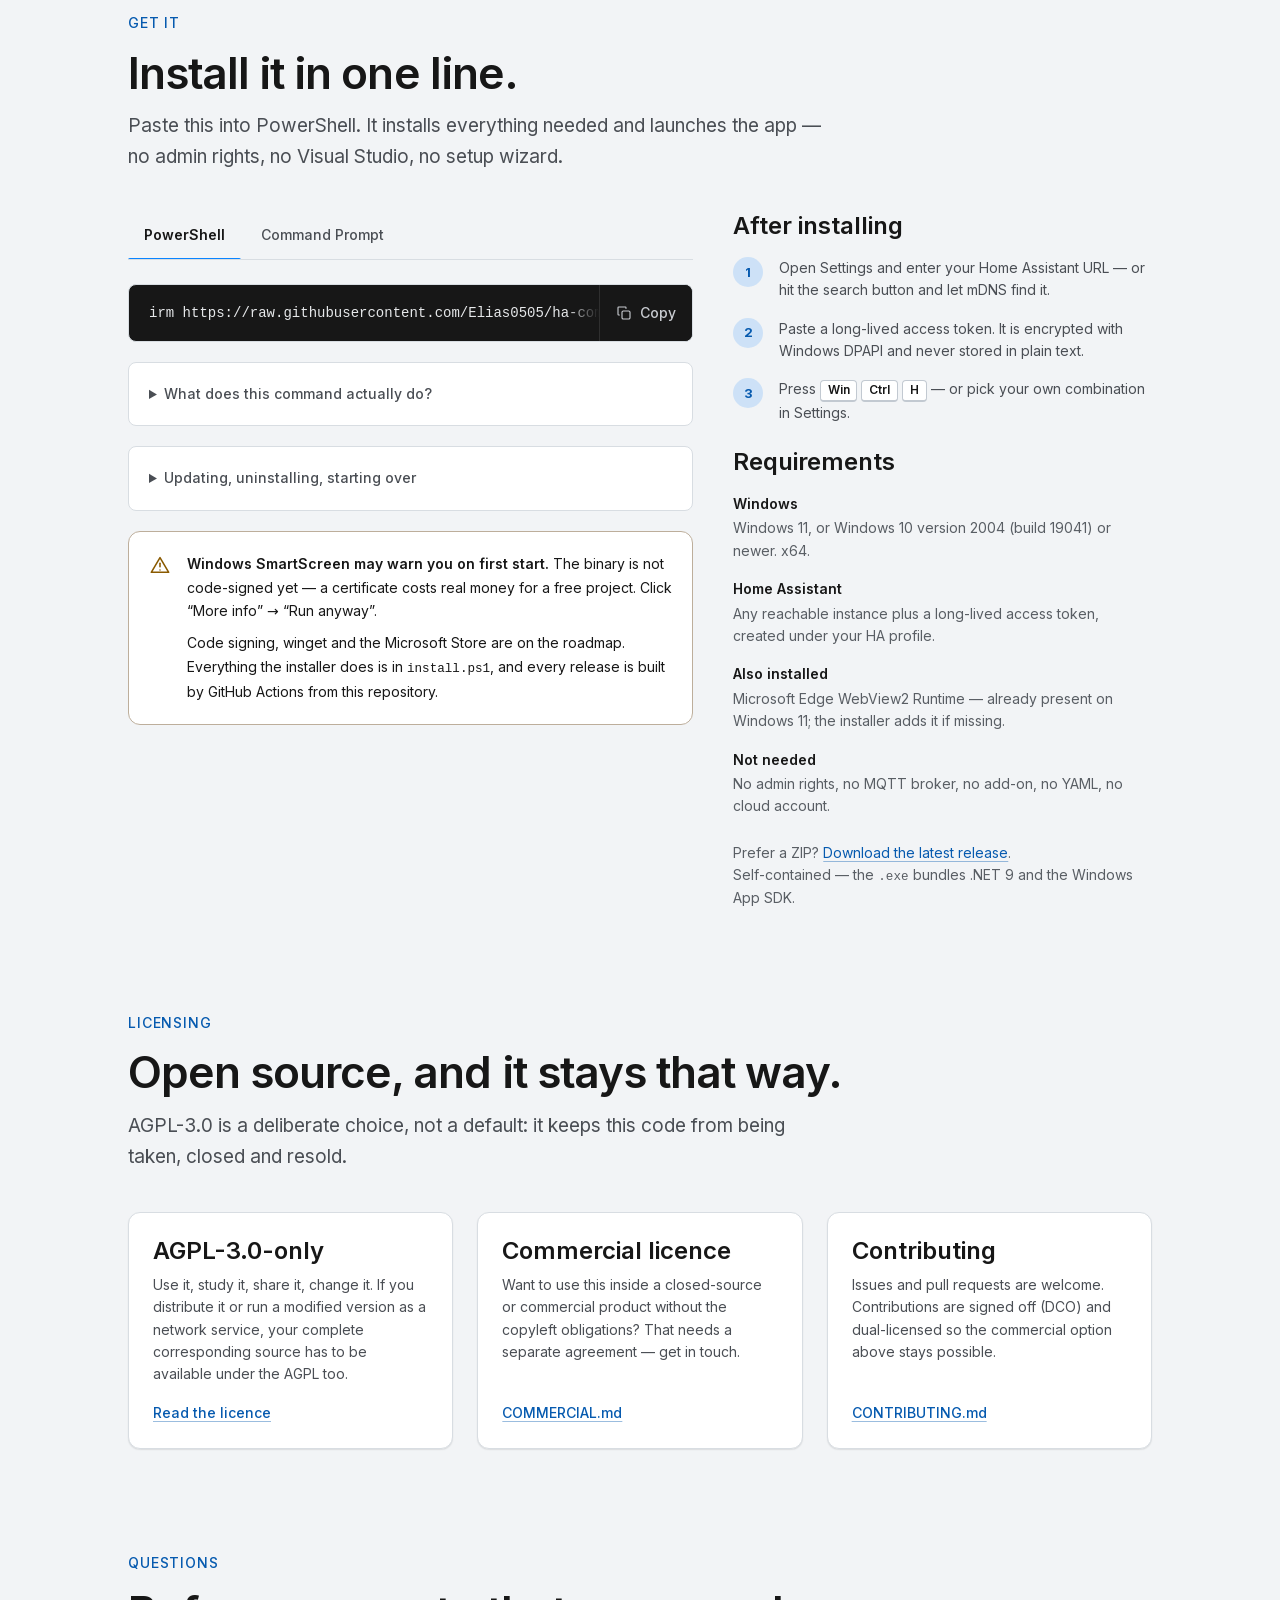
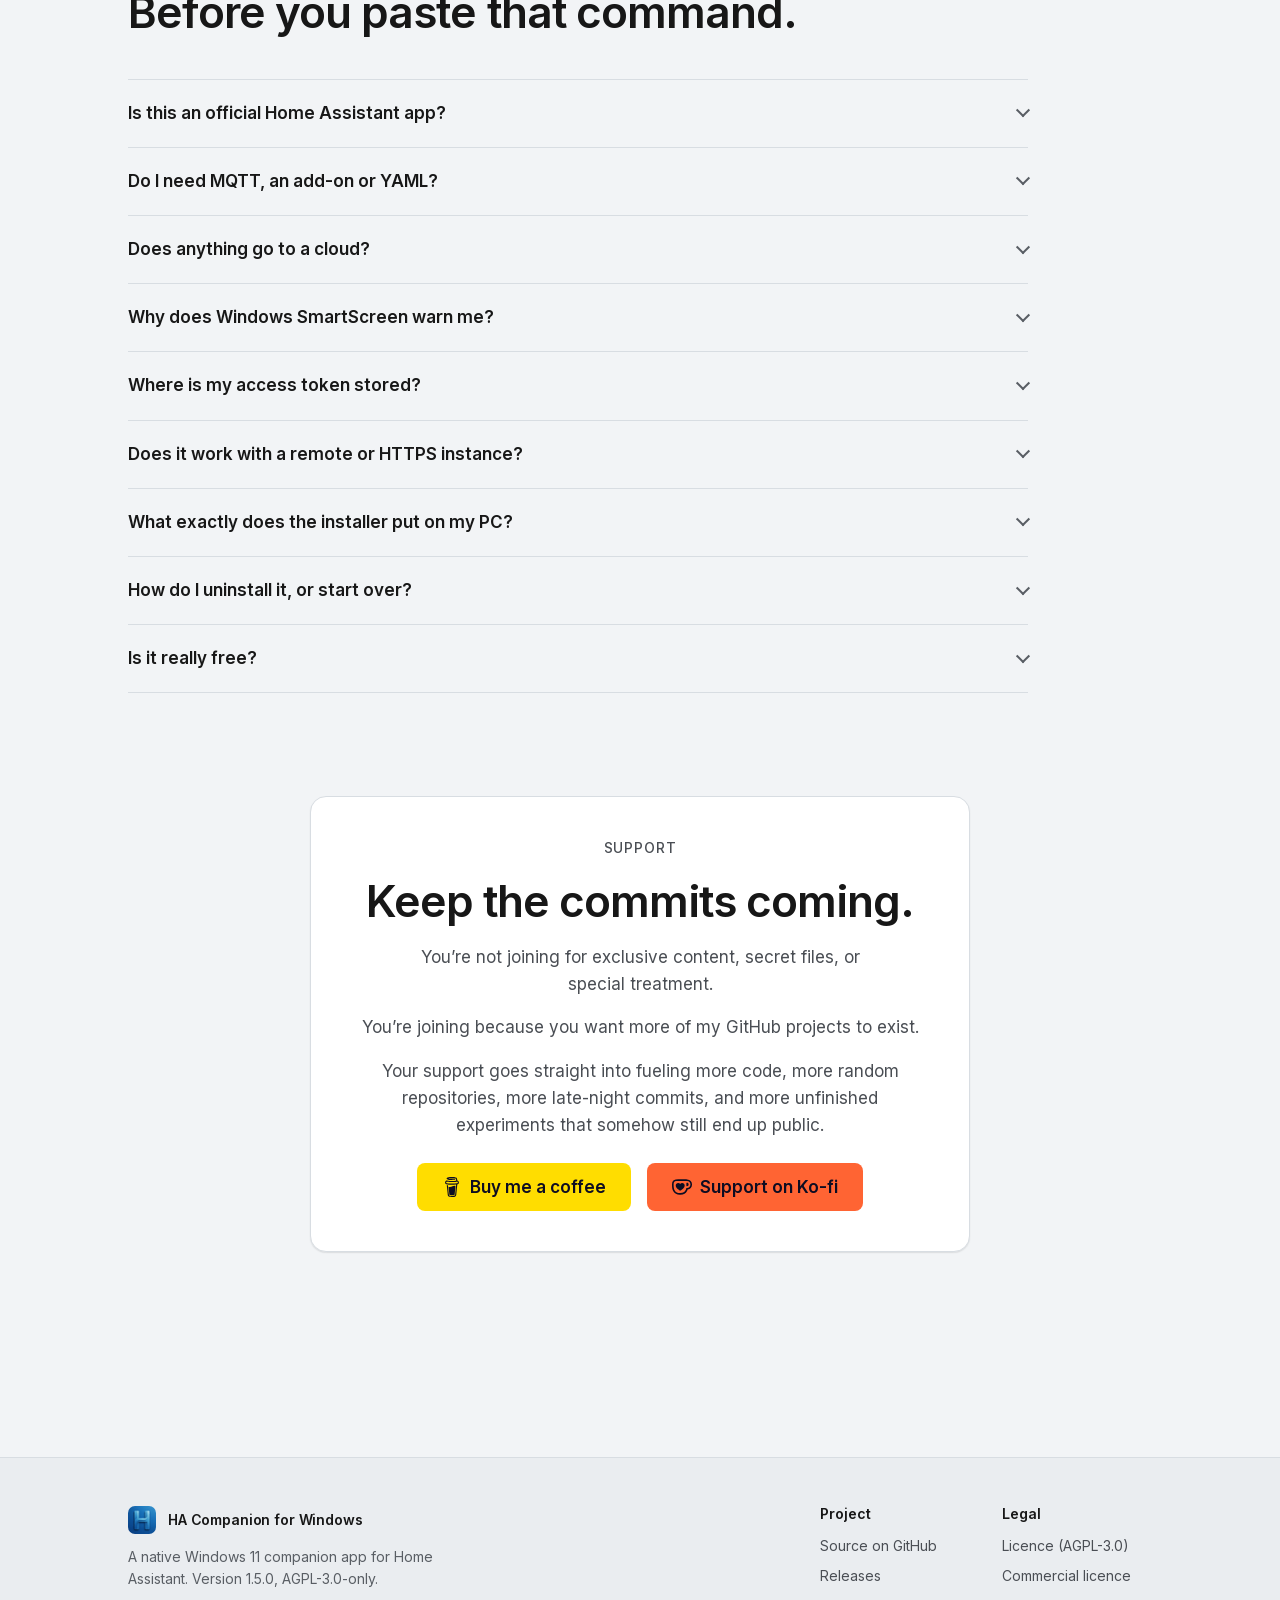
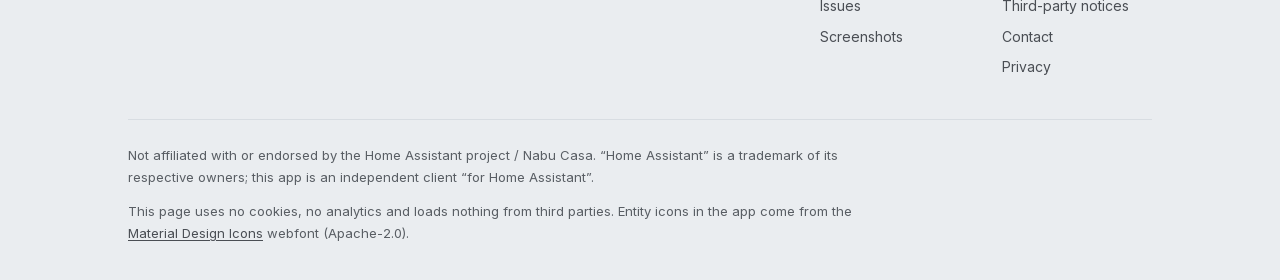
==== commit 4fc4e911: "Release v1.5.0: Versionsnummern (Props, Website) Co-Authored-By: Claude Fable 5 <noreply@anthropic.c" ====
--- a/site/index.html
+++ b/site/index.html
@@ -642,7 +642,7 @@
           <img src="assets/img/brand/logo-32.png" width="24" height="24" alt="" decoding="async" loading="lazy">
           <span>HA Companion for Windows</span>
         </a>
-        <p style="font-size:var(--fs-sm);max-width:36ch">A native Windows 11 companion app for Home Assistant. Version 1.4.8, AGPL-3.0-only.</p>
+        <p style="font-size:var(--fs-sm);max-width:36ch">A native Windows 11 companion app for Home Assistant. Version 1.5.0, AGPL-3.0-only.</p>
       </div>
       <div>
         <h2>Project</h2>
@@ -691,7 +691,7 @@
 </dialog>
 
 <script type="application/ld+json">
-{"@context":"https://schema.org","@type":"SoftwareApplication","name":"HA Companion for Windows","applicationCategory":"UtilitiesApplication","operatingSystem":"Windows 10 19041+, Windows 11","softwareVersion":"1.4.8","license":"https://spdx.org/licenses/AGPL-3.0-only.html","isAccessibleForFree":true,"url":"https://elias0505.github.io/ha-companion-windows/","downloadUrl":"https://github.com/Elias0505/ha-companion-windows/releases/latest","author":{"@type":"Person","name":"Elias0505","url":"https://github.com/Elias0505"},"offers":{"@type":"Offer","price":"0","priceCurrency":"EUR"},"description":"Free, open-source native Windows app for Home Assistant: a global hotkey slides your live tiles and real Lovelace dashboards in over any window.","screenshot":["https://elias0505.github.io/ha-companion-windows/assets/img/tour/start-1400.webp","https://elias0505.github.io/ha-companion-windows/assets/img/tour/ha-dashboards-1400.webp","https://elias0505.github.io/ha-companion-windows/assets/img/tour/shortcuts-1400.webp","https://elias0505.github.io/ha-companion-windows/assets/img/tour/automations-1400.webp","https://elias0505.github.io/ha-companion-windows/assets/img/tour/my-pc-1400.webp","https://elias0505.github.io/ha-companion-windows/assets/img/tour/settings-1400.webp"]}
+{"@context":"https://schema.org","@type":"SoftwareApplication","name":"HA Companion for Windows","applicationCategory":"UtilitiesApplication","operatingSystem":"Windows 10 19041+, Windows 11","softwareVersion":"1.5.0","license":"https://spdx.org/licenses/AGPL-3.0-only.html","isAccessibleForFree":true,"url":"https://elias0505.github.io/ha-companion-windows/","downloadUrl":"https://github.com/Elias0505/ha-companion-windows/releases/latest","author":{"@type":"Person","name":"Elias0505","url":"https://github.com/Elias0505"},"offers":{"@type":"Offer","price":"0","priceCurrency":"EUR"},"description":"Free, open-source native Windows app for Home Assistant: a global hotkey slides your live tiles and real Lovelace dashboards in over any window.","screenshot":["https://elias0505.github.io/ha-companion-windows/assets/img/tour/start-1400.webp","https://elias0505.github.io/ha-companion-windows/assets/img/tour/ha-dashboards-1400.webp","https://elias0505.github.io/ha-companion-windows/assets/img/tour/shortcuts-1400.webp","https://elias0505.github.io/ha-companion-windows/assets/img/tour/automations-1400.webp","https://elias0505.github.io/ha-companion-windows/assets/img/tour/my-pc-1400.webp","https://elias0505.github.io/ha-companion-windows/assets/img/tour/settings-1400.webp"]}
 </script>
 <script type="application/ld+json">
 {"@context":"https://schema.org","@type":"WebSite","name":"HA Companion for Windows","url":"https://elias0505.github.io/ha-companion-windows/","inLanguage":"en"}
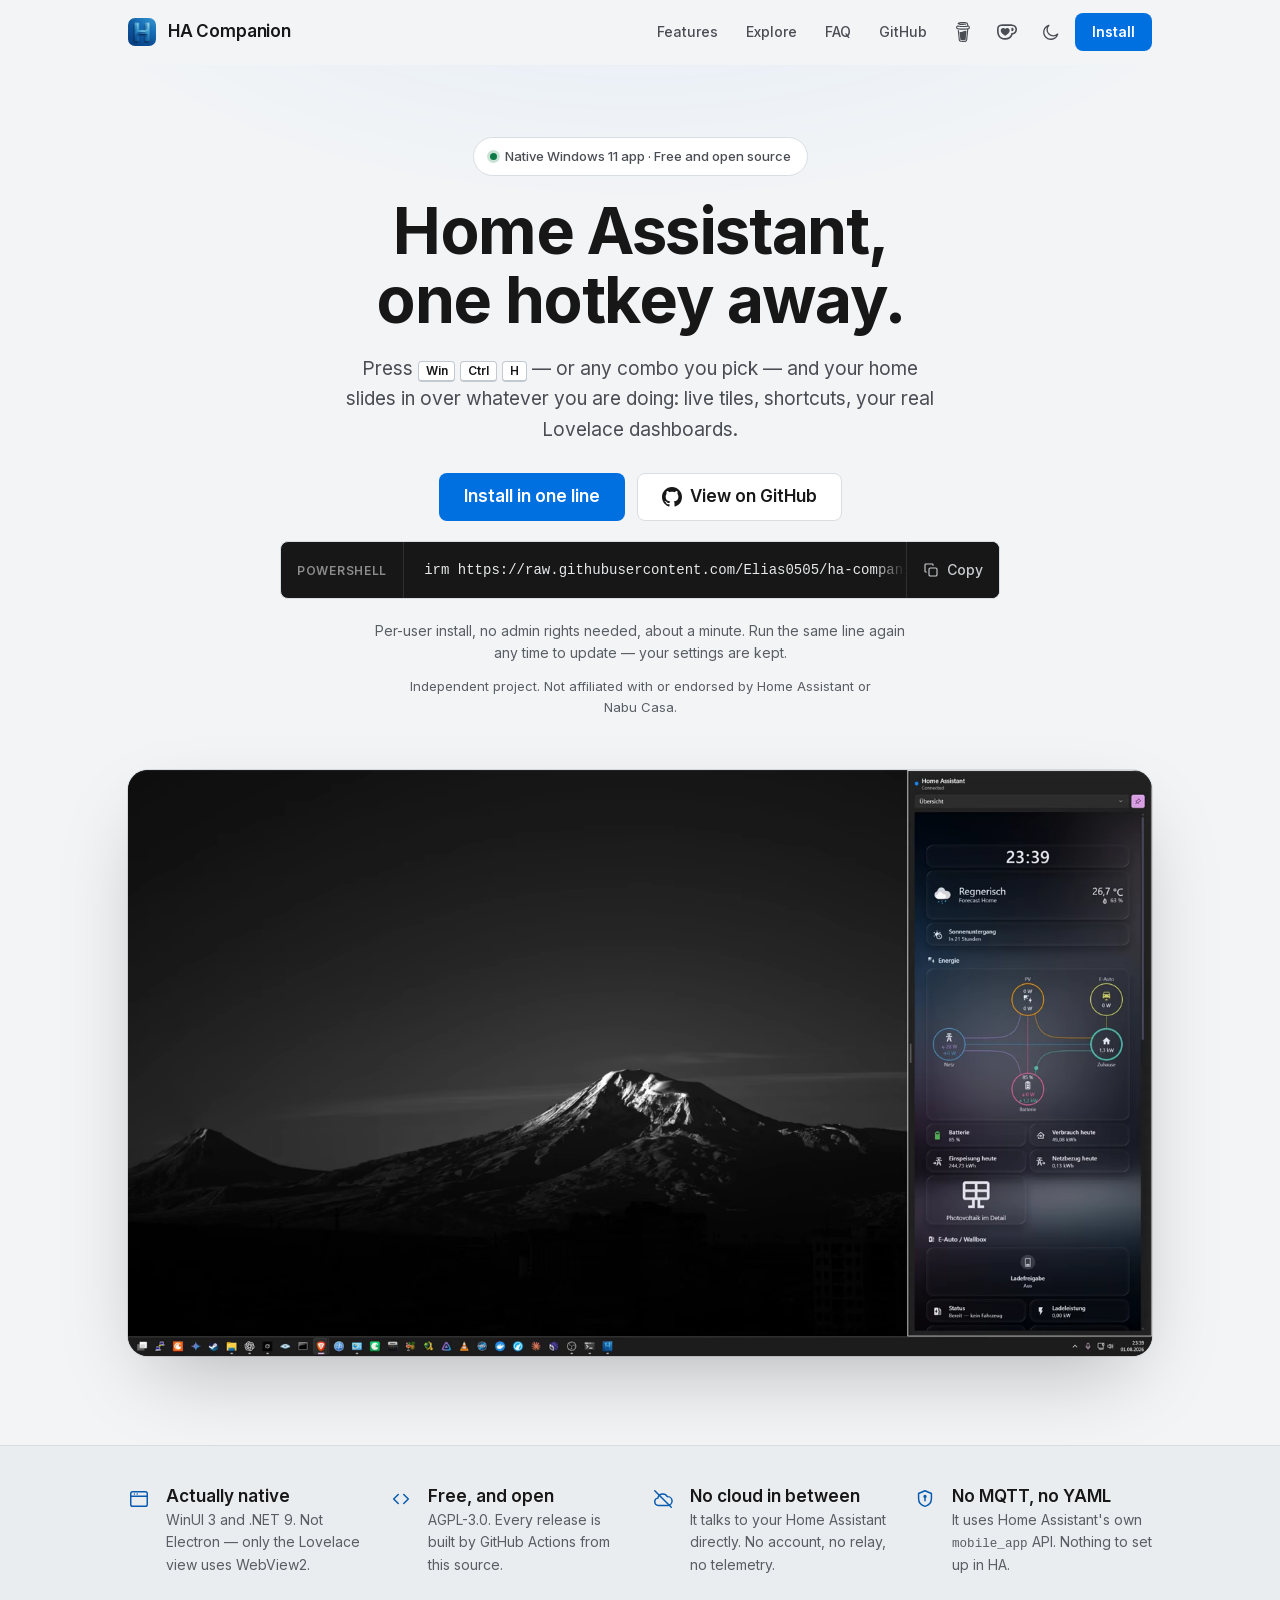
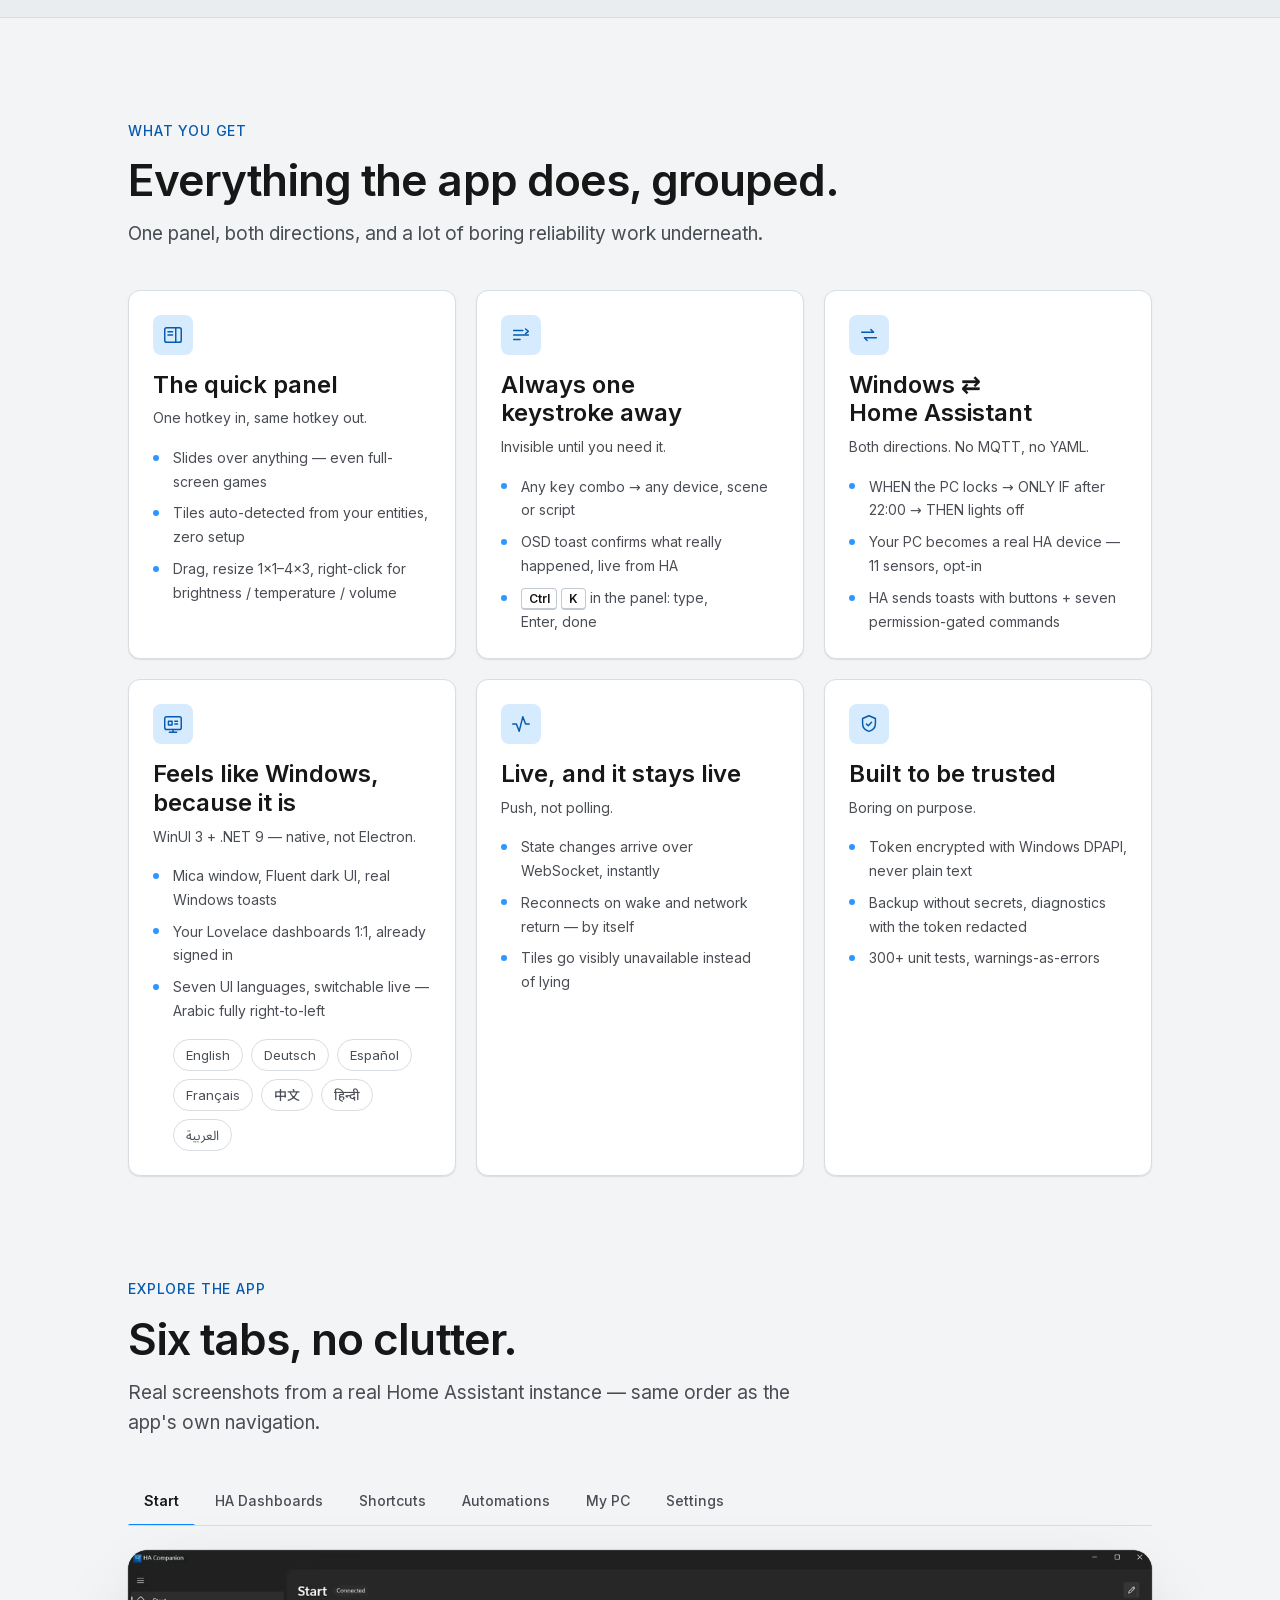
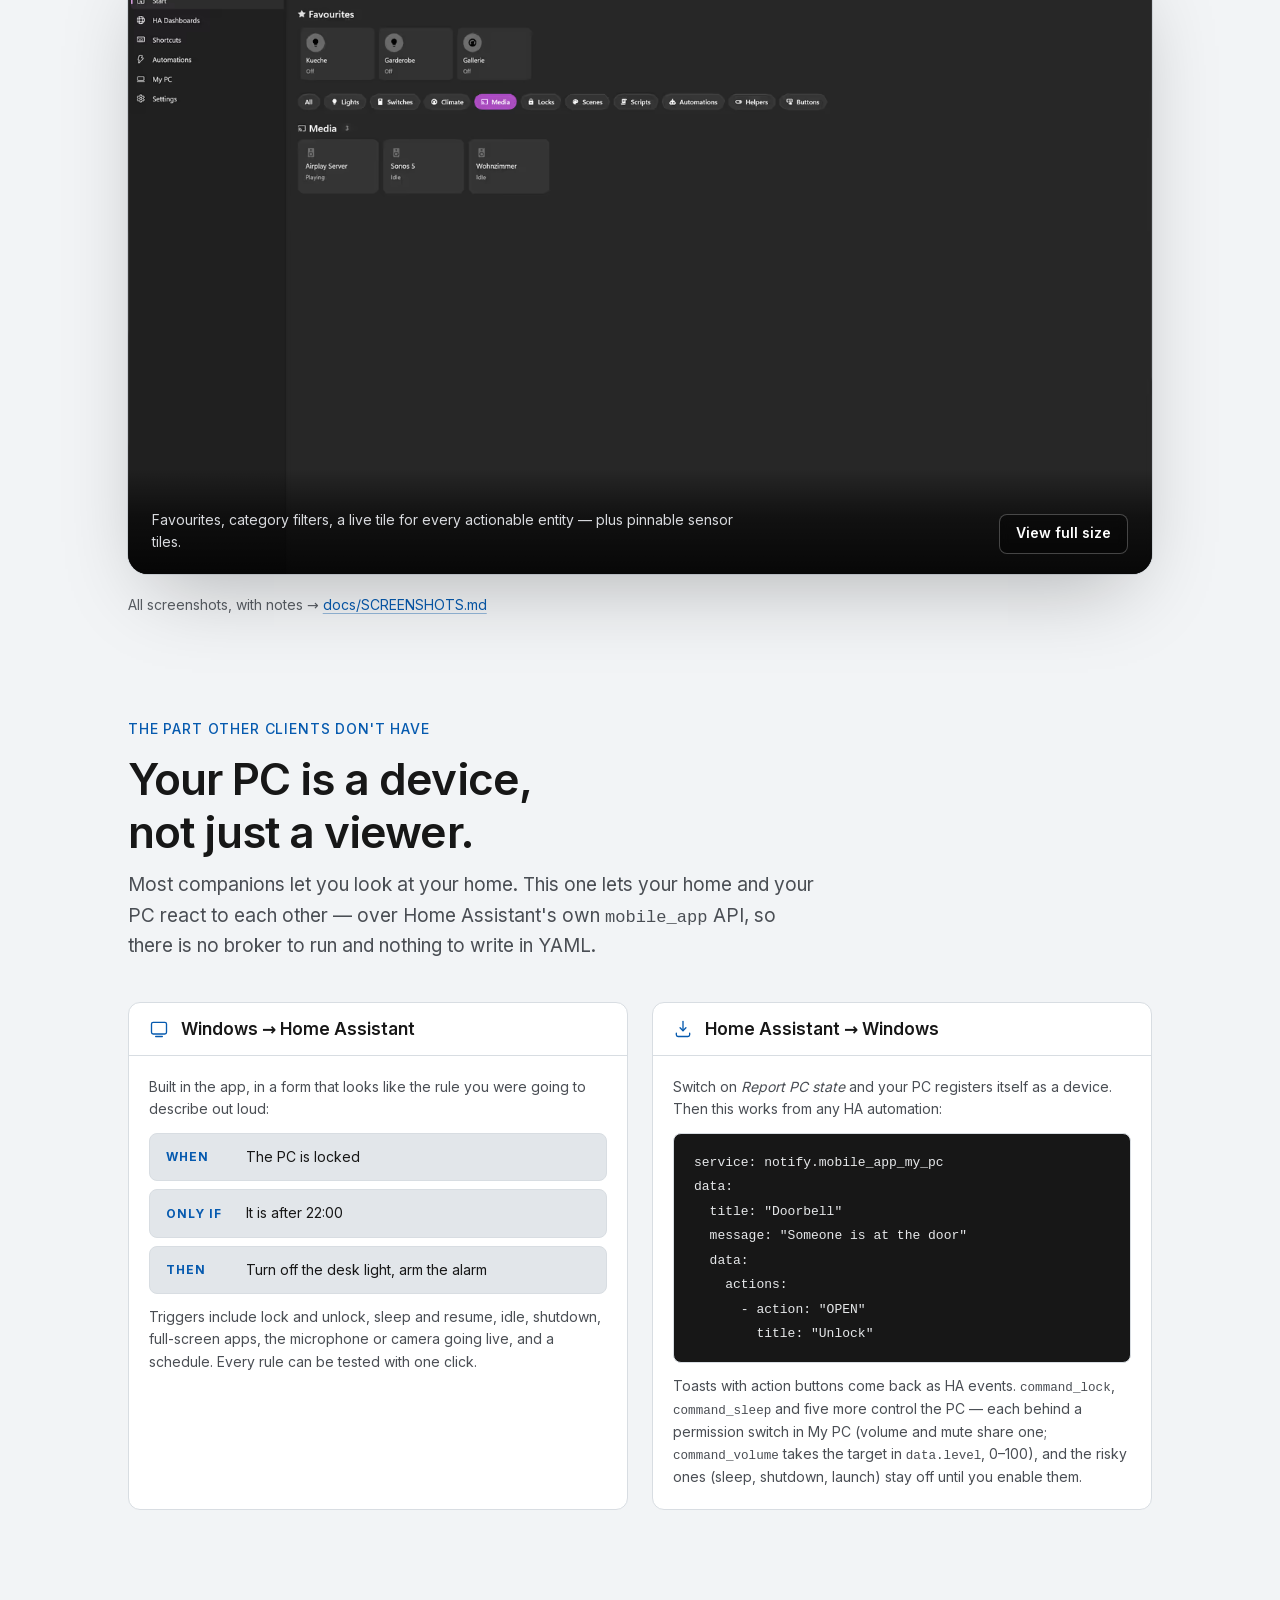
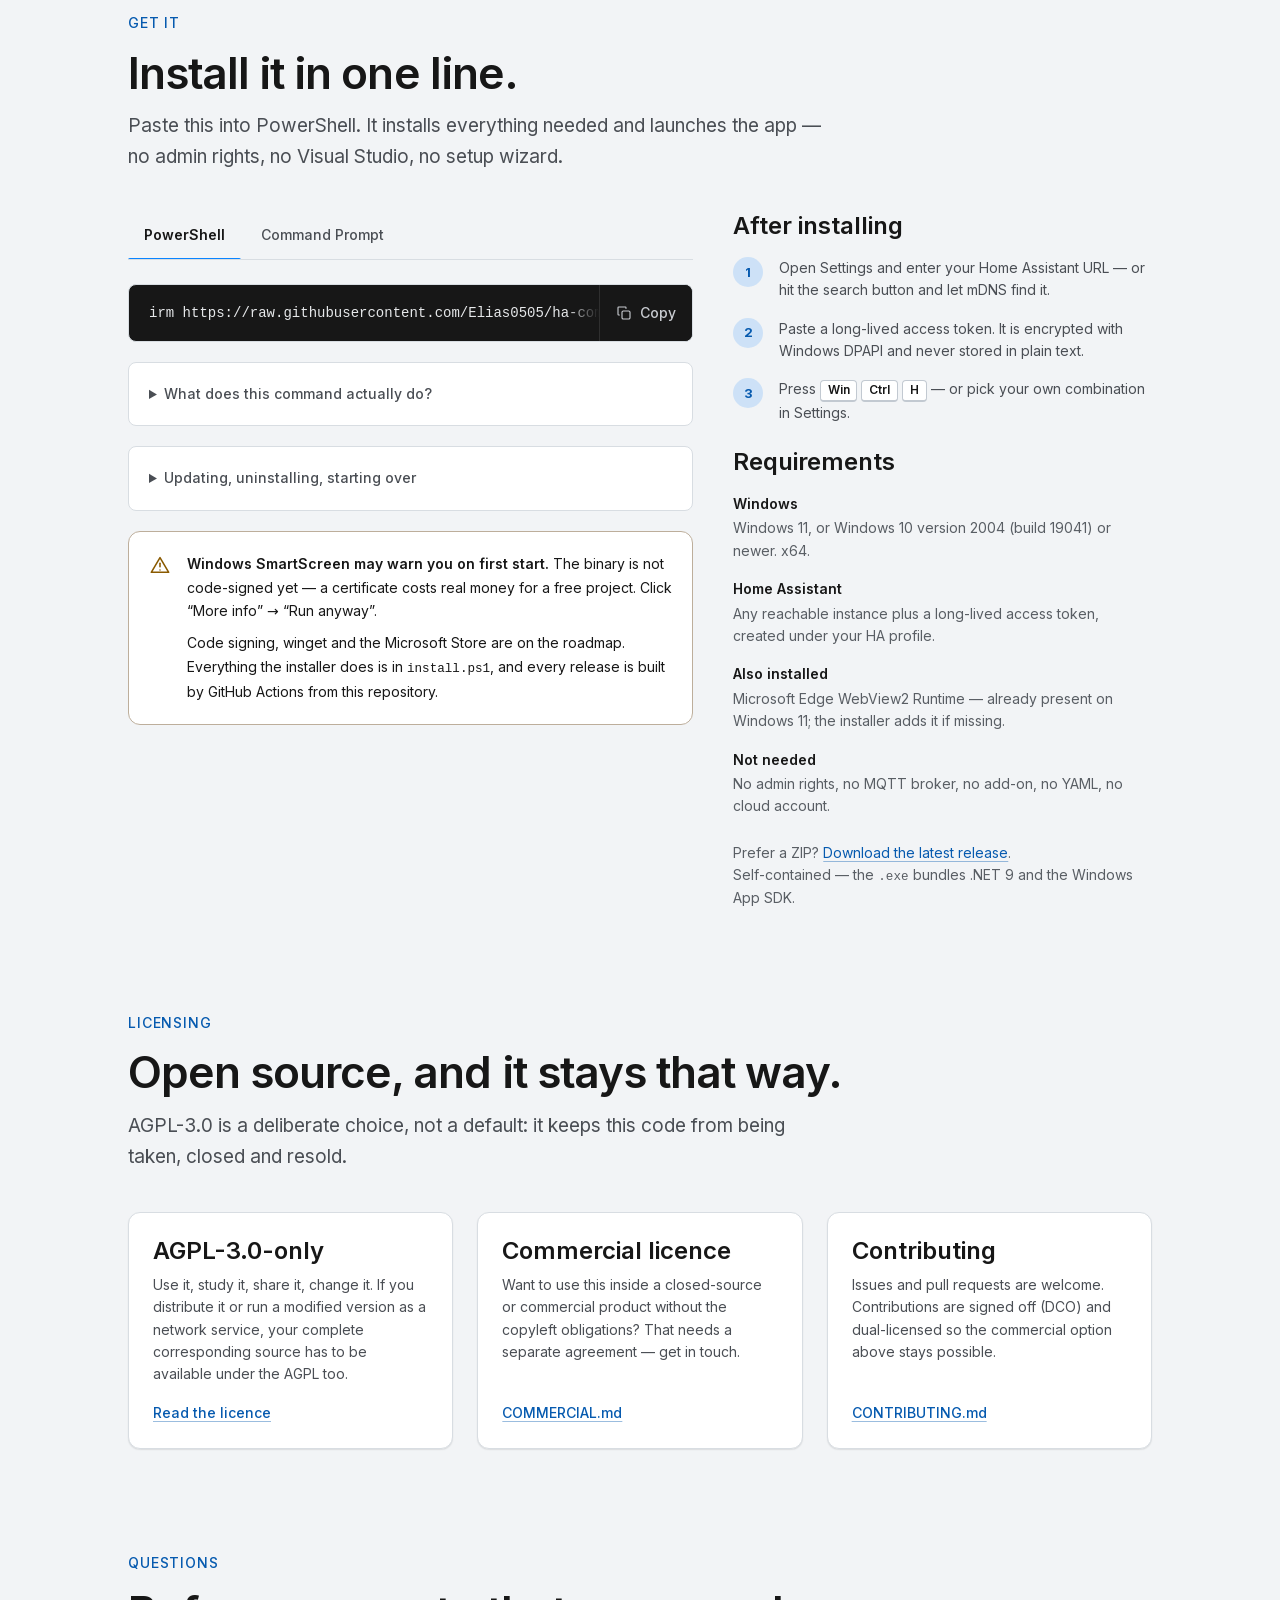
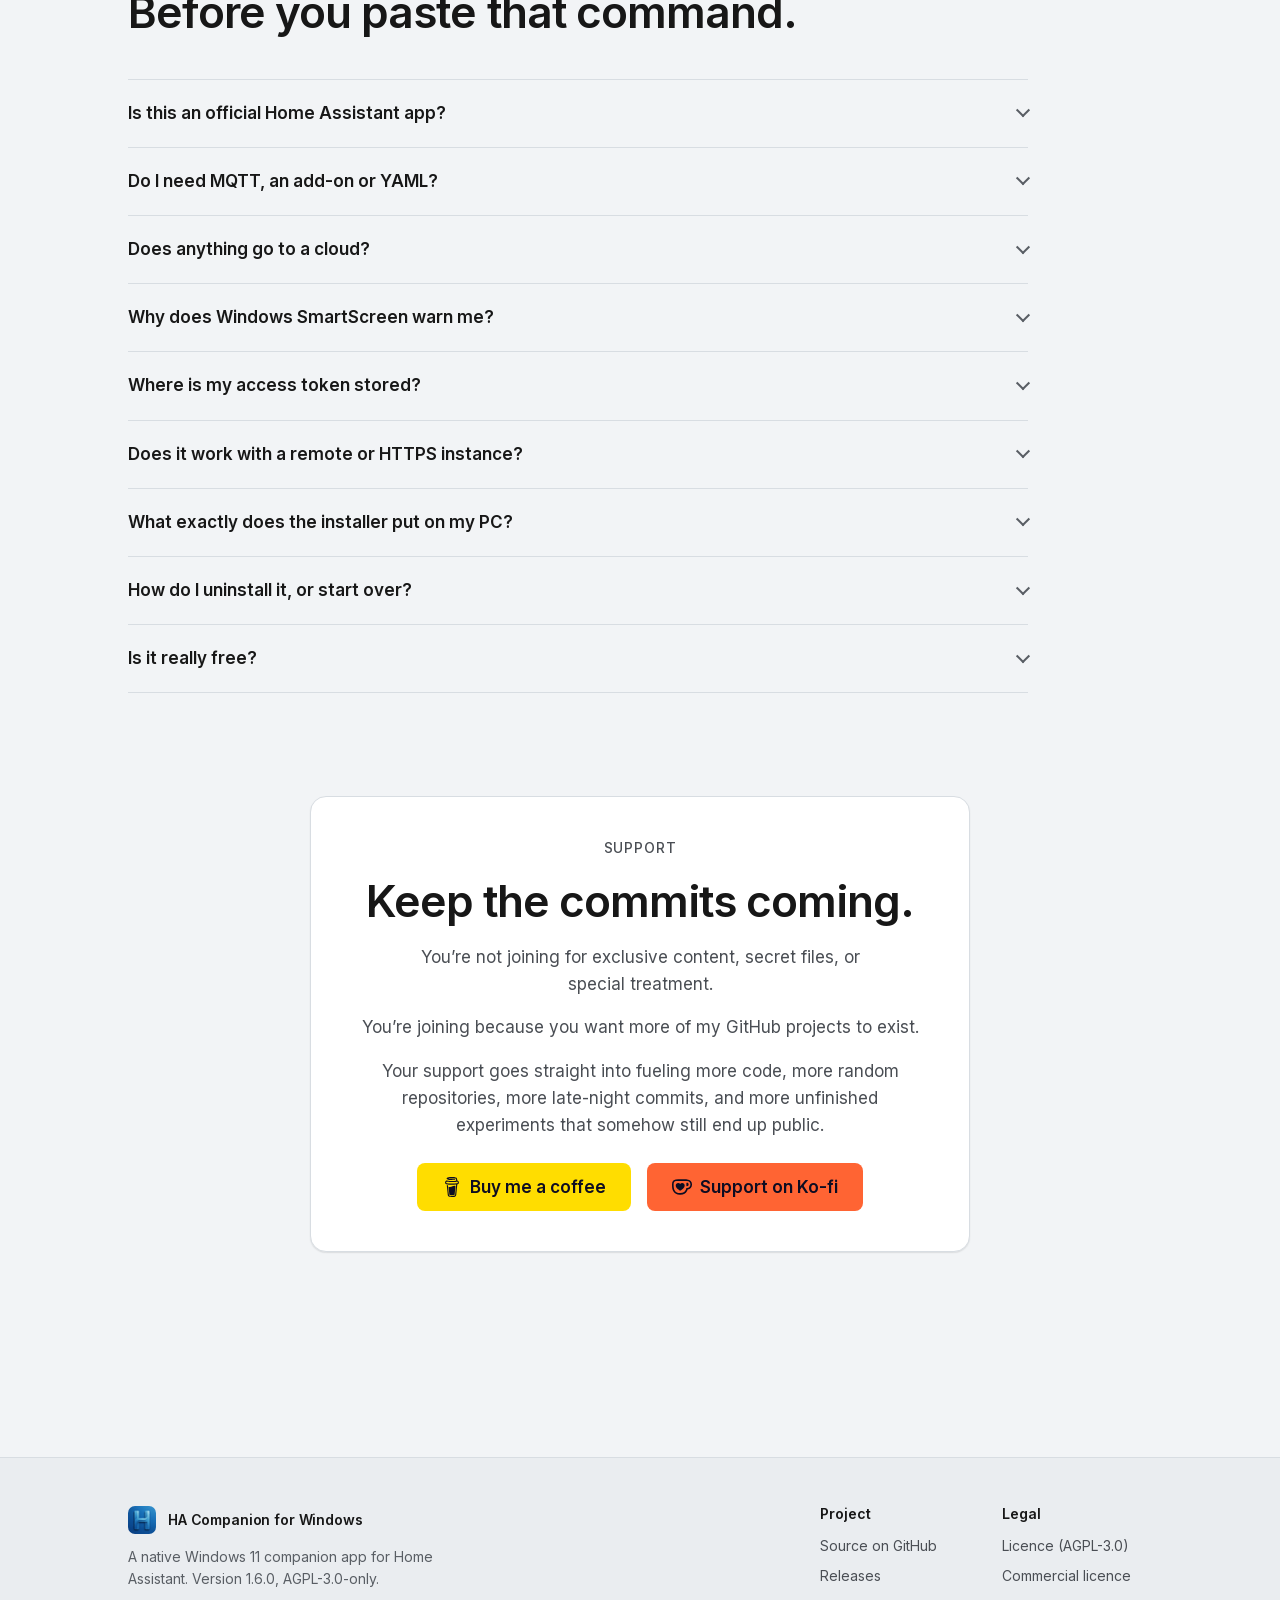
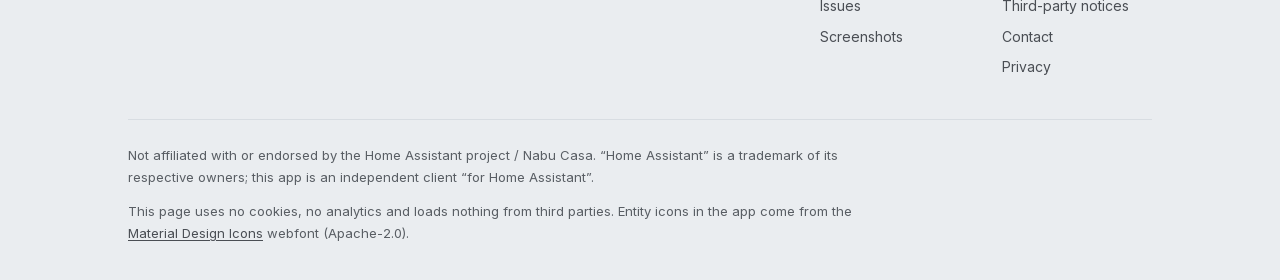
==== commit ca78c949: "Release v1.6.0: Versionsnummern (Props, Website) Co-Authored-By: Claude Fable 5 <noreply@anthropic.c" ====
--- a/site/index.html
+++ b/site/index.html
@@ -642,7 +642,7 @@
           <img src="assets/img/brand/logo-32.png" width="24" height="24" alt="" decoding="async" loading="lazy">
           <span>HA Companion for Windows</span>
         </a>
-        <p style="font-size:var(--fs-sm);max-width:36ch">A native Windows 11 companion app for Home Assistant. Version 1.5.0, AGPL-3.0-only.</p>
+        <p style="font-size:var(--fs-sm);max-width:36ch">A native Windows 11 companion app for Home Assistant. Version 1.6.0, AGPL-3.0-only.</p>
       </div>
       <div>
         <h2>Project</h2>
@@ -691,7 +691,7 @@
 </dialog>
 
 <script type="application/ld+json">
-{"@context":"https://schema.org","@type":"SoftwareApplication","name":"HA Companion for Windows","applicationCategory":"UtilitiesApplication","operatingSystem":"Windows 10 19041+, Windows 11","softwareVersion":"1.5.0","license":"https://spdx.org/licenses/AGPL-3.0-only.html","isAccessibleForFree":true,"url":"https://elias0505.github.io/ha-companion-windows/","downloadUrl":"https://github.com/Elias0505/ha-companion-windows/releases/latest","author":{"@type":"Person","name":"Elias0505","url":"https://github.com/Elias0505"},"offers":{"@type":"Offer","price":"0","priceCurrency":"EUR"},"description":"Free, open-source native Windows app for Home Assistant: a global hotkey slides your live tiles and real Lovelace dashboards in over any window.","screenshot":["https://elias0505.github.io/ha-companion-windows/assets/img/tour/start-1400.webp","https://elias0505.github.io/ha-companion-windows/assets/img/tour/ha-dashboards-1400.webp","https://elias0505.github.io/ha-companion-windows/assets/img/tour/shortcuts-1400.webp","https://elias0505.github.io/ha-companion-windows/assets/img/tour/automations-1400.webp","https://elias0505.github.io/ha-companion-windows/assets/img/tour/my-pc-1400.webp","https://elias0505.github.io/ha-companion-windows/assets/img/tour/settings-1400.webp"]}
+{"@context":"https://schema.org","@type":"SoftwareApplication","name":"HA Companion for Windows","applicationCategory":"UtilitiesApplication","operatingSystem":"Windows 10 19041+, Windows 11","softwareVersion":"1.6.0","license":"https://spdx.org/licenses/AGPL-3.0-only.html","isAccessibleForFree":true,"url":"https://elias0505.github.io/ha-companion-windows/","downloadUrl":"https://github.com/Elias0505/ha-companion-windows/releases/latest","author":{"@type":"Person","name":"Elias0505","url":"https://github.com/Elias0505"},"offers":{"@type":"Offer","price":"0","priceCurrency":"EUR"},"description":"Free, open-source native Windows app for Home Assistant: a global hotkey slides your live tiles and real Lovelace dashboards in over any window.","screenshot":["https://elias0505.github.io/ha-companion-windows/assets/img/tour/start-1400.webp","https://elias0505.github.io/ha-companion-windows/assets/img/tour/ha-dashboards-1400.webp","https://elias0505.github.io/ha-companion-windows/assets/img/tour/shortcuts-1400.webp","https://elias0505.github.io/ha-companion-windows/assets/img/tour/automations-1400.webp","https://elias0505.github.io/ha-companion-windows/assets/img/tour/my-pc-1400.webp","https://elias0505.github.io/ha-companion-windows/assets/img/tour/settings-1400.webp"]}
 </script>
 <script type="application/ld+json">
 {"@context":"https://schema.org","@type":"WebSite","name":"HA Companion for Windows","url":"https://elias0505.github.io/ha-companion-windows/","inLanguage":"en"}
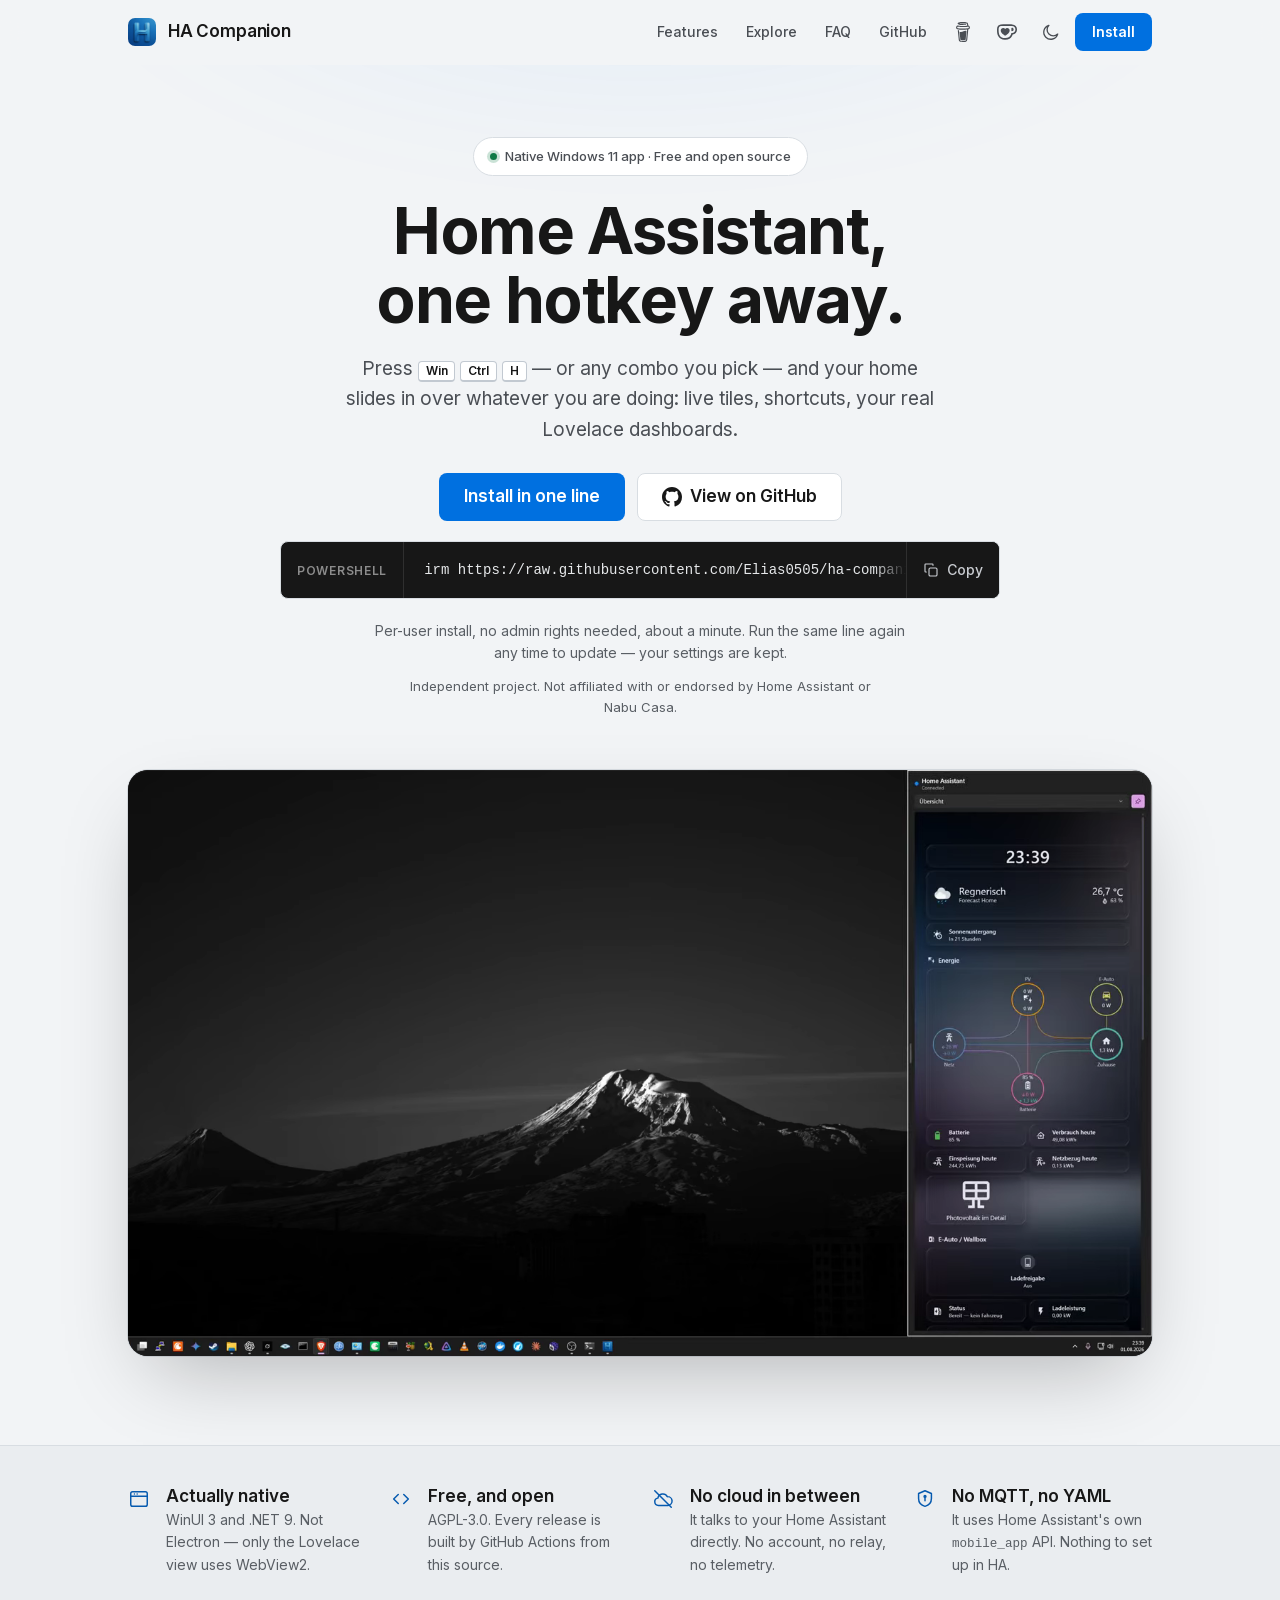
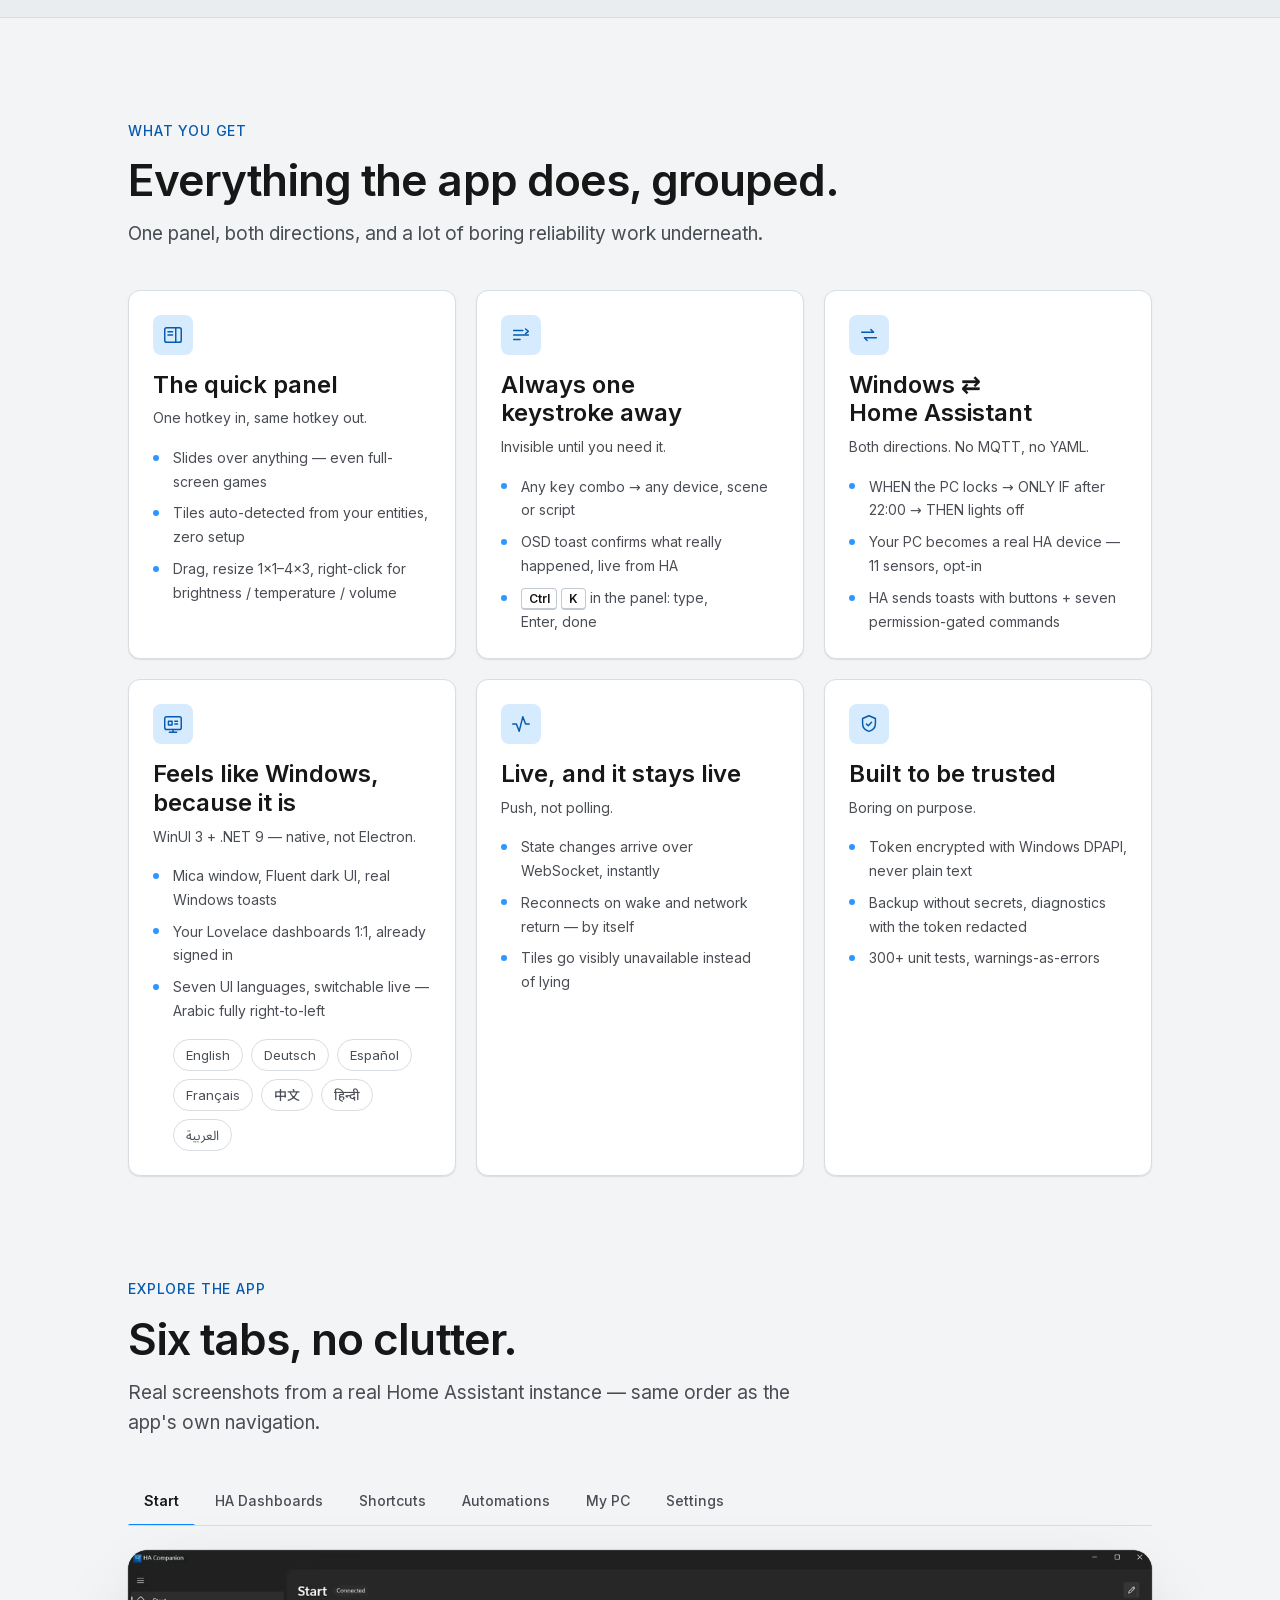
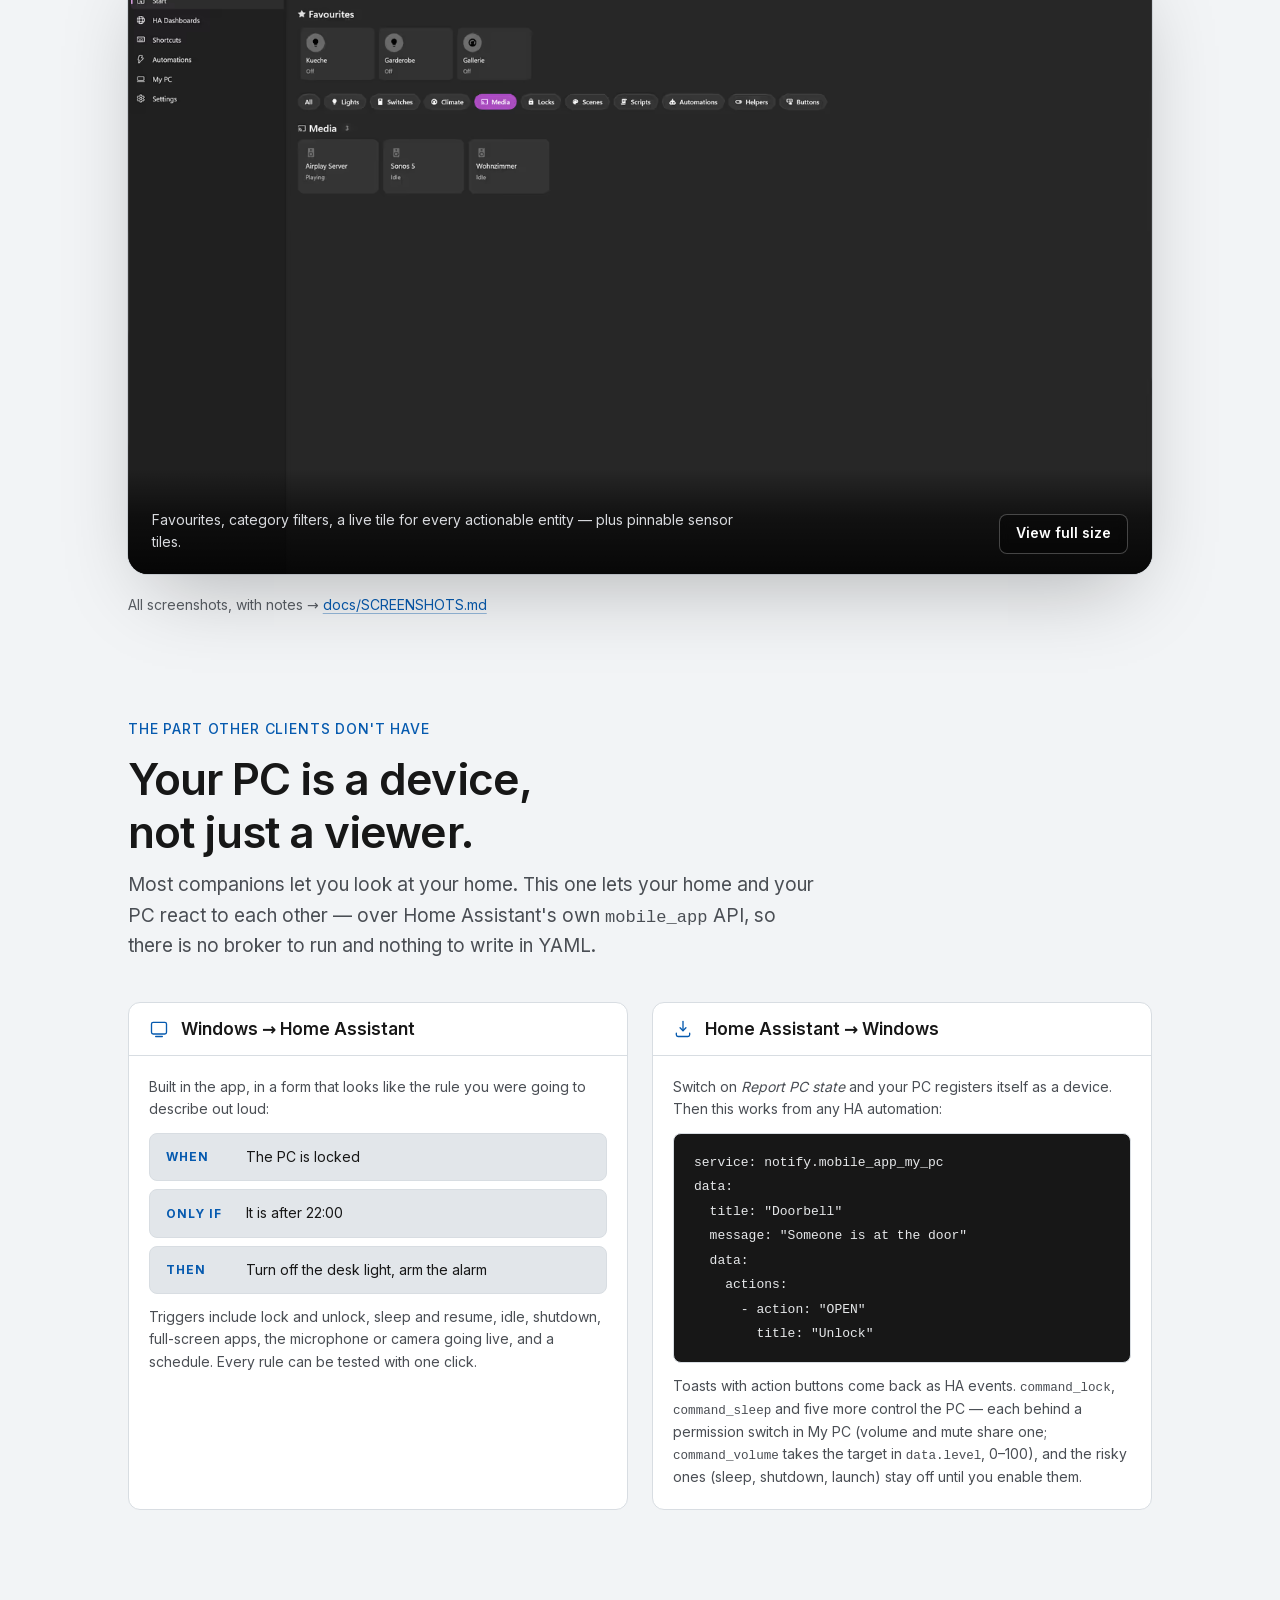
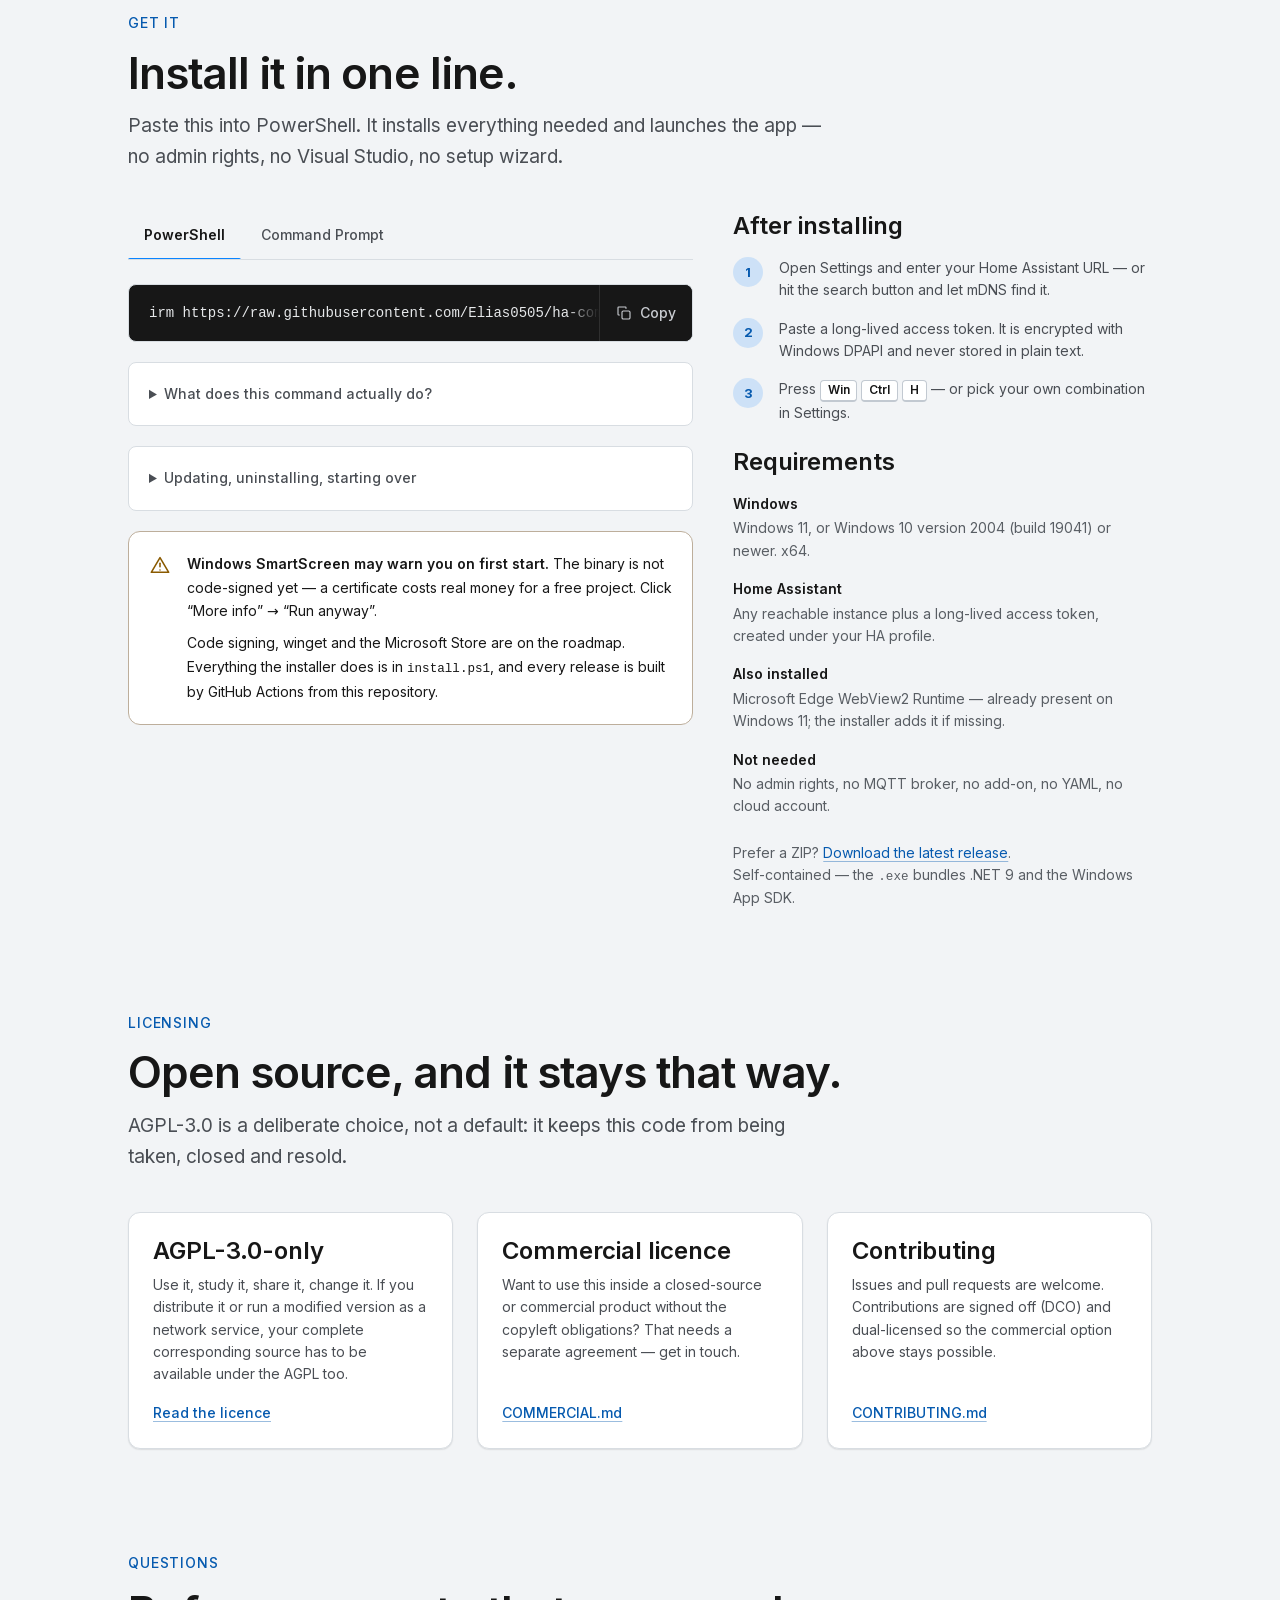
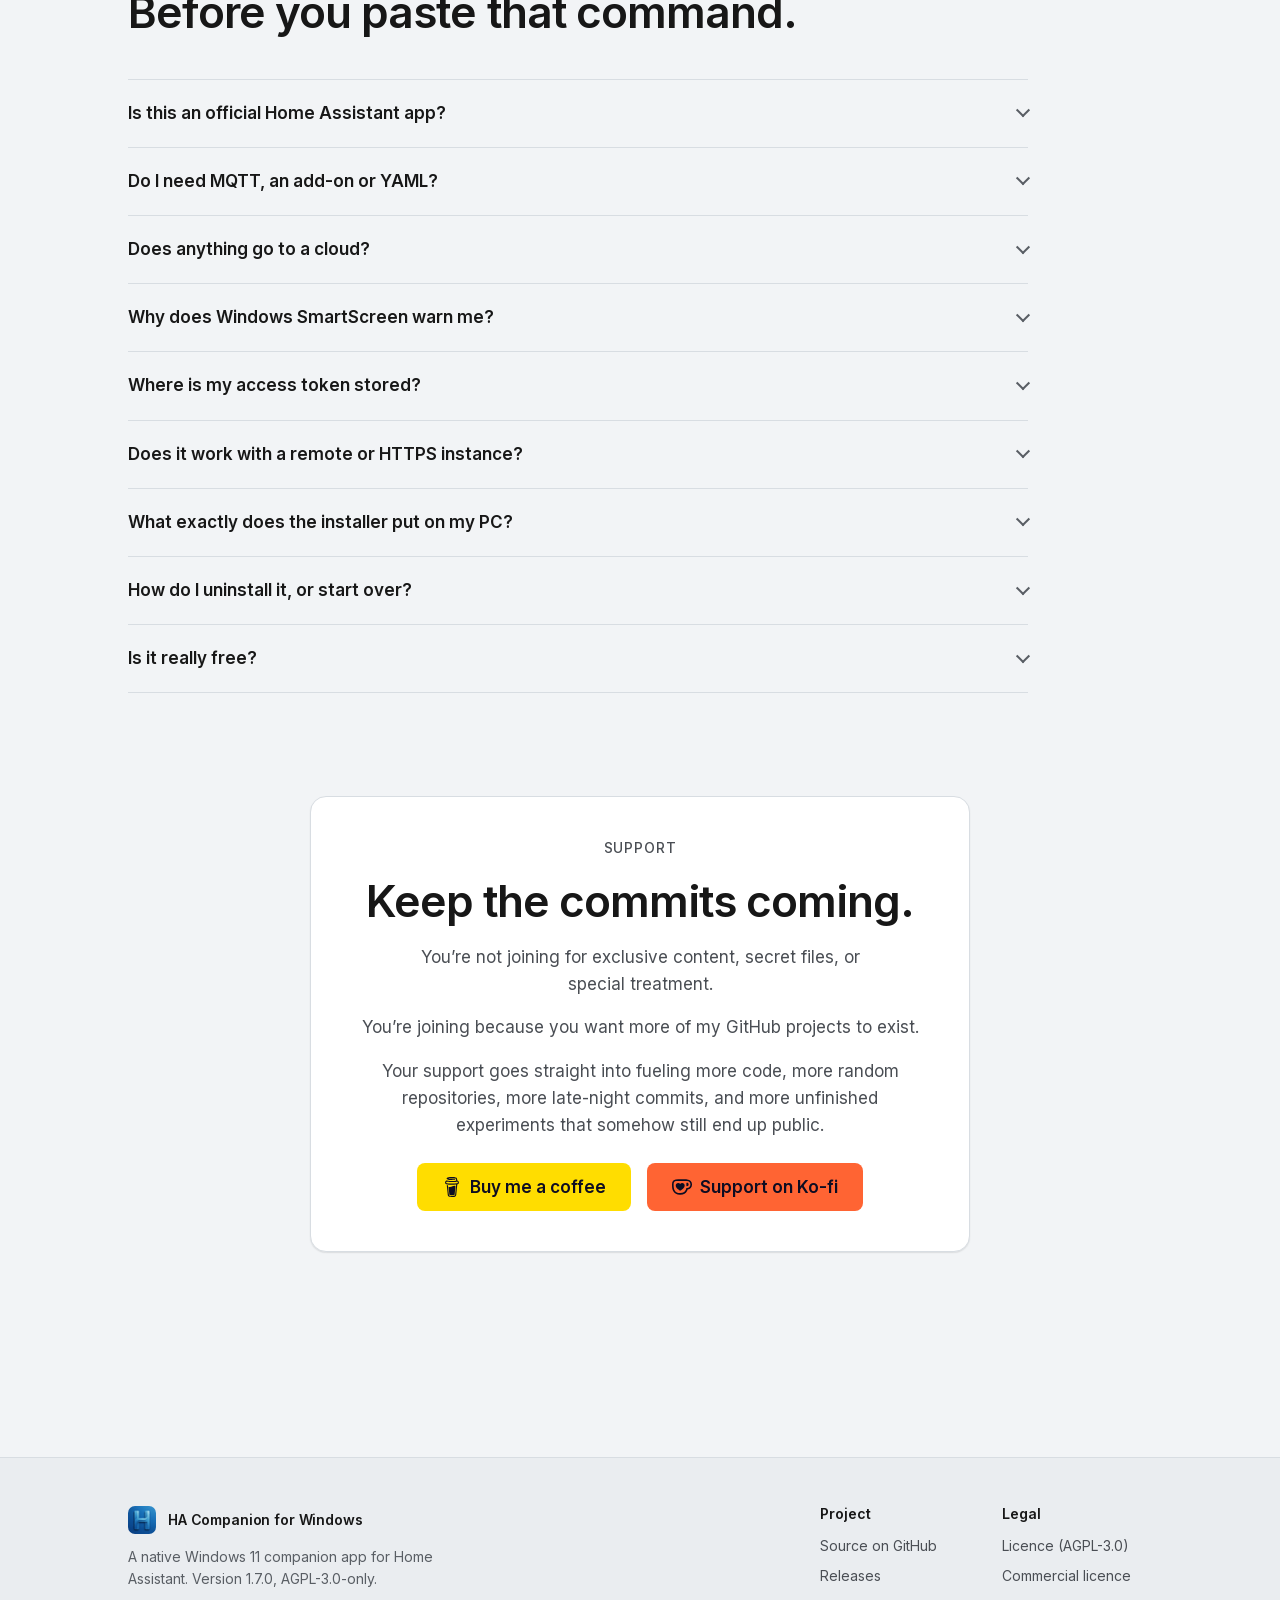
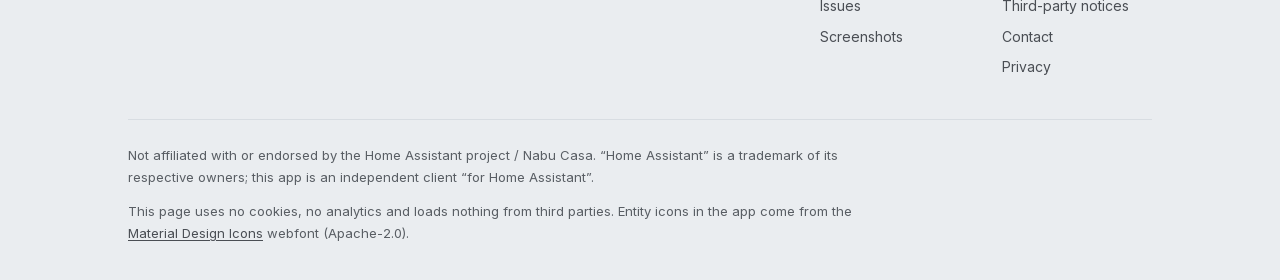
==== commit 574441d1: "v1.7.0: Sicherheits-Audit-Fixes + Community-Features (#8 #9 #10 #11) Sicherheit/Robustheit (4 advers" ====
--- a/site/index.html
+++ b/site/index.html
@@ -642,7 +642,7 @@
           <img src="assets/img/brand/logo-32.png" width="24" height="24" alt="" decoding="async" loading="lazy">
           <span>HA Companion for Windows</span>
         </a>
-        <p style="font-size:var(--fs-sm);max-width:36ch">A native Windows 11 companion app for Home Assistant. Version 1.6.0, AGPL-3.0-only.</p>
+        <p style="font-size:var(--fs-sm);max-width:36ch">A native Windows 11 companion app for Home Assistant. Version 1.7.0, AGPL-3.0-only.</p>
       </div>
       <div>
         <h2>Project</h2>
@@ -691,7 +691,7 @@
 </dialog>
 
 <script type="application/ld+json">
-{"@context":"https://schema.org","@type":"SoftwareApplication","name":"HA Companion for Windows","applicationCategory":"UtilitiesApplication","operatingSystem":"Windows 10 19041+, Windows 11","softwareVersion":"1.6.0","license":"https://spdx.org/licenses/AGPL-3.0-only.html","isAccessibleForFree":true,"url":"https://elias0505.github.io/ha-companion-windows/","downloadUrl":"https://github.com/Elias0505/ha-companion-windows/releases/latest","author":{"@type":"Person","name":"Elias0505","url":"https://github.com/Elias0505"},"offers":{"@type":"Offer","price":"0","priceCurrency":"EUR"},"description":"Free, open-source native Windows app for Home Assistant: a global hotkey slides your live tiles and real Lovelace dashboards in over any window.","screenshot":["https://elias0505.github.io/ha-companion-windows/assets/img/tour/start-1400.webp","https://elias0505.github.io/ha-companion-windows/assets/img/tour/ha-dashboards-1400.webp","https://elias0505.github.io/ha-companion-windows/assets/img/tour/shortcuts-1400.webp","https://elias0505.github.io/ha-companion-windows/assets/img/tour/automations-1400.webp","https://elias0505.github.io/ha-companion-windows/assets/img/tour/my-pc-1400.webp","https://elias0505.github.io/ha-companion-windows/assets/img/tour/settings-1400.webp"]}
+{"@context":"https://schema.org","@type":"SoftwareApplication","name":"HA Companion for Windows","applicationCategory":"UtilitiesApplication","operatingSystem":"Windows 10 19041+, Windows 11","softwareVersion":"1.7.0","license":"https://spdx.org/licenses/AGPL-3.0-only.html","isAccessibleForFree":true,"url":"https://elias0505.github.io/ha-companion-windows/","downloadUrl":"https://github.com/Elias0505/ha-companion-windows/releases/latest","author":{"@type":"Person","name":"Elias0505","url":"https://github.com/Elias0505"},"offers":{"@type":"Offer","price":"0","priceCurrency":"EUR"},"description":"Free, open-source native Windows app for Home Assistant: a global hotkey slides your live tiles and real Lovelace dashboards in over any window.","screenshot":["https://elias0505.github.io/ha-companion-windows/assets/img/tour/start-1400.webp","https://elias0505.github.io/ha-companion-windows/assets/img/tour/ha-dashboards-1400.webp","https://elias0505.github.io/ha-companion-windows/assets/img/tour/shortcuts-1400.webp","https://elias0505.github.io/ha-companion-windows/assets/img/tour/automations-1400.webp","https://elias0505.github.io/ha-companion-windows/assets/img/tour/my-pc-1400.webp","https://elias0505.github.io/ha-companion-windows/assets/img/tour/settings-1400.webp"]}
 </script>
 <script type="application/ld+json">
 {"@context":"https://schema.org","@type":"WebSite","name":"HA Companion for Windows","url":"https://elias0505.github.io/ha-companion-windows/","inLanguage":"en"}
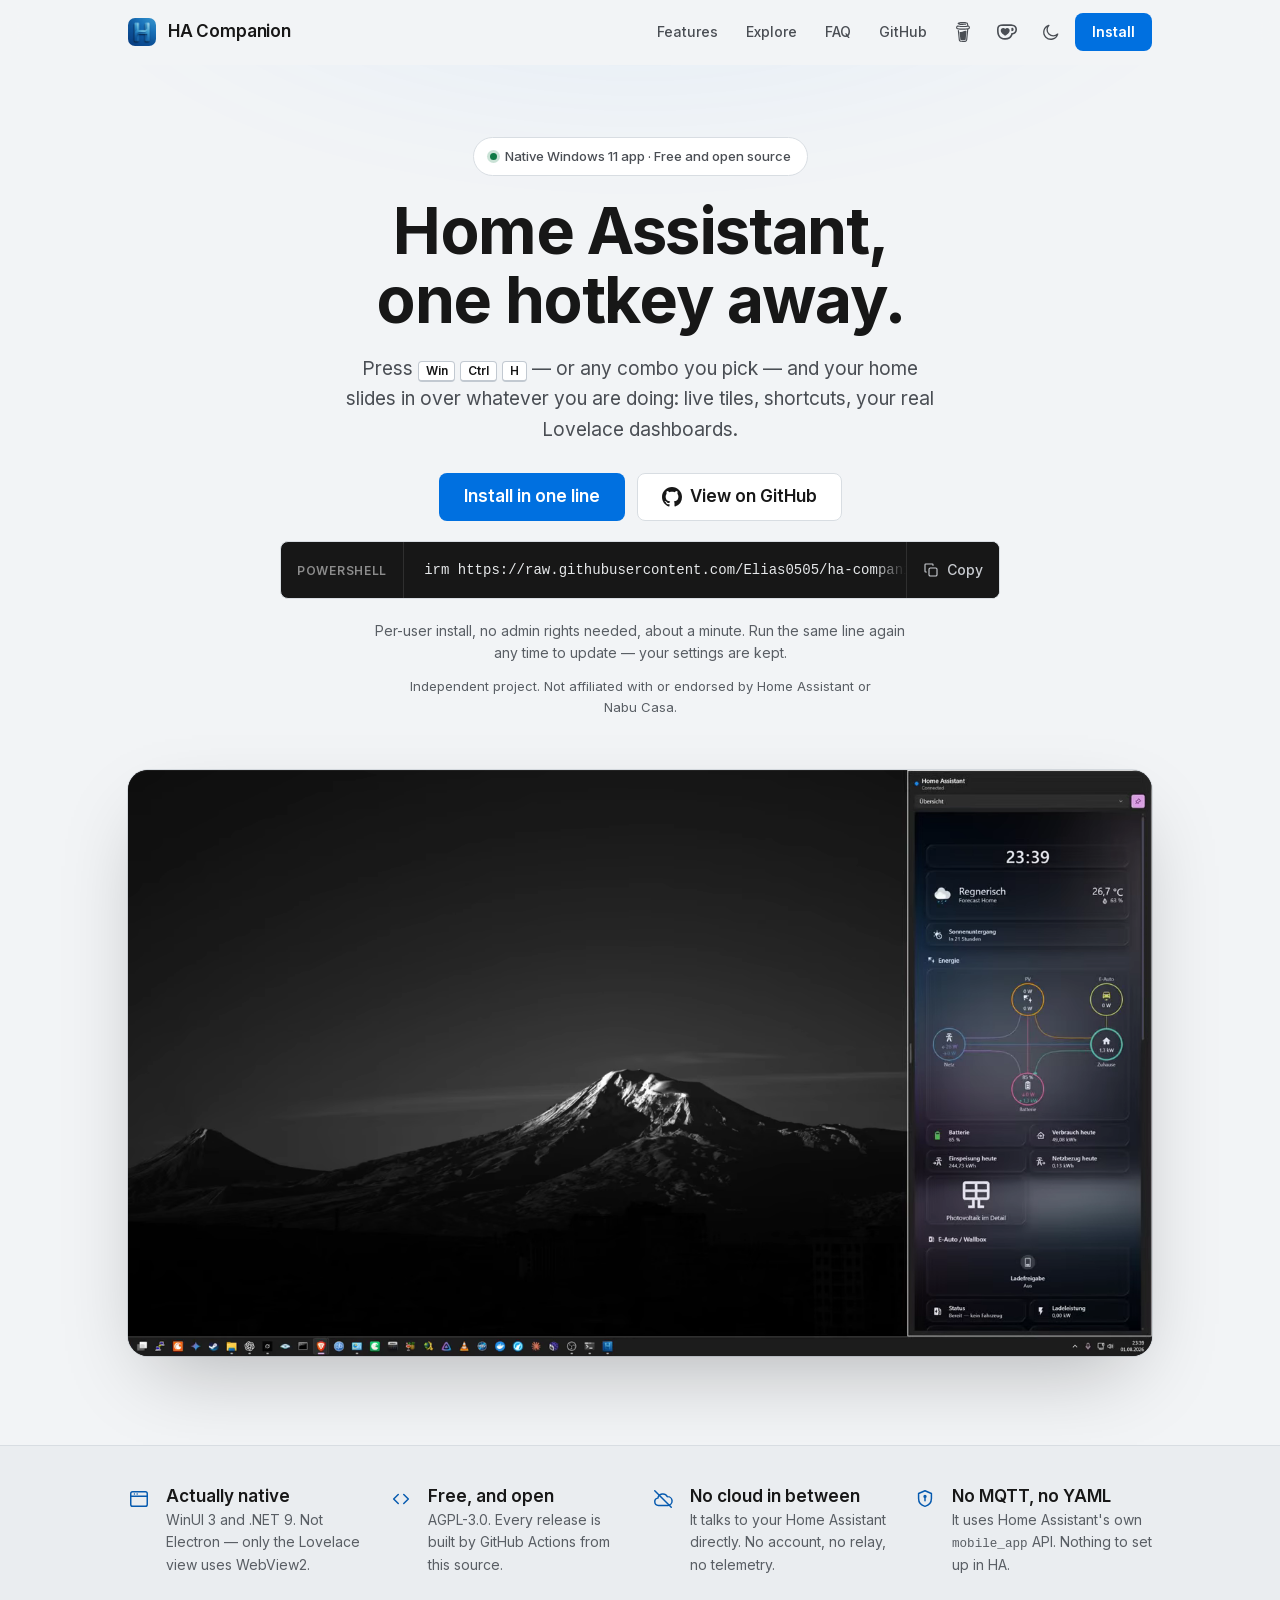
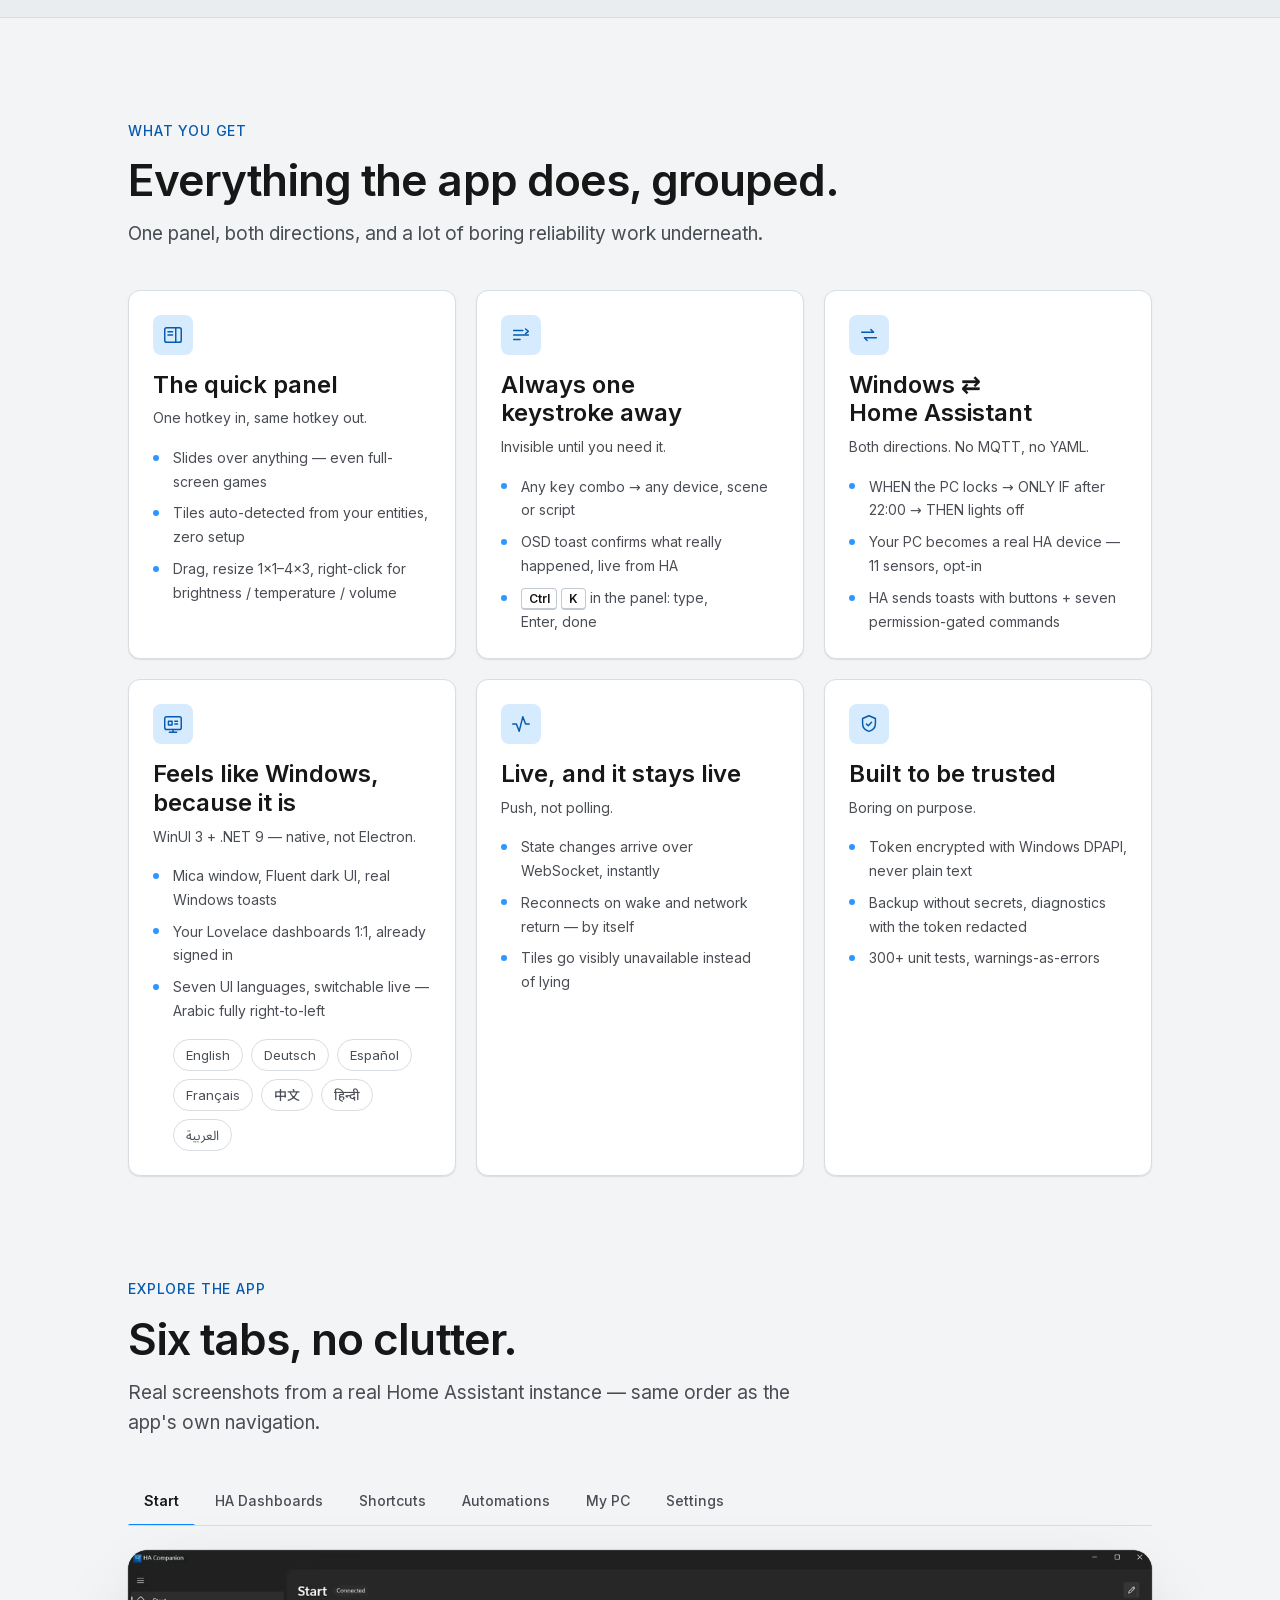
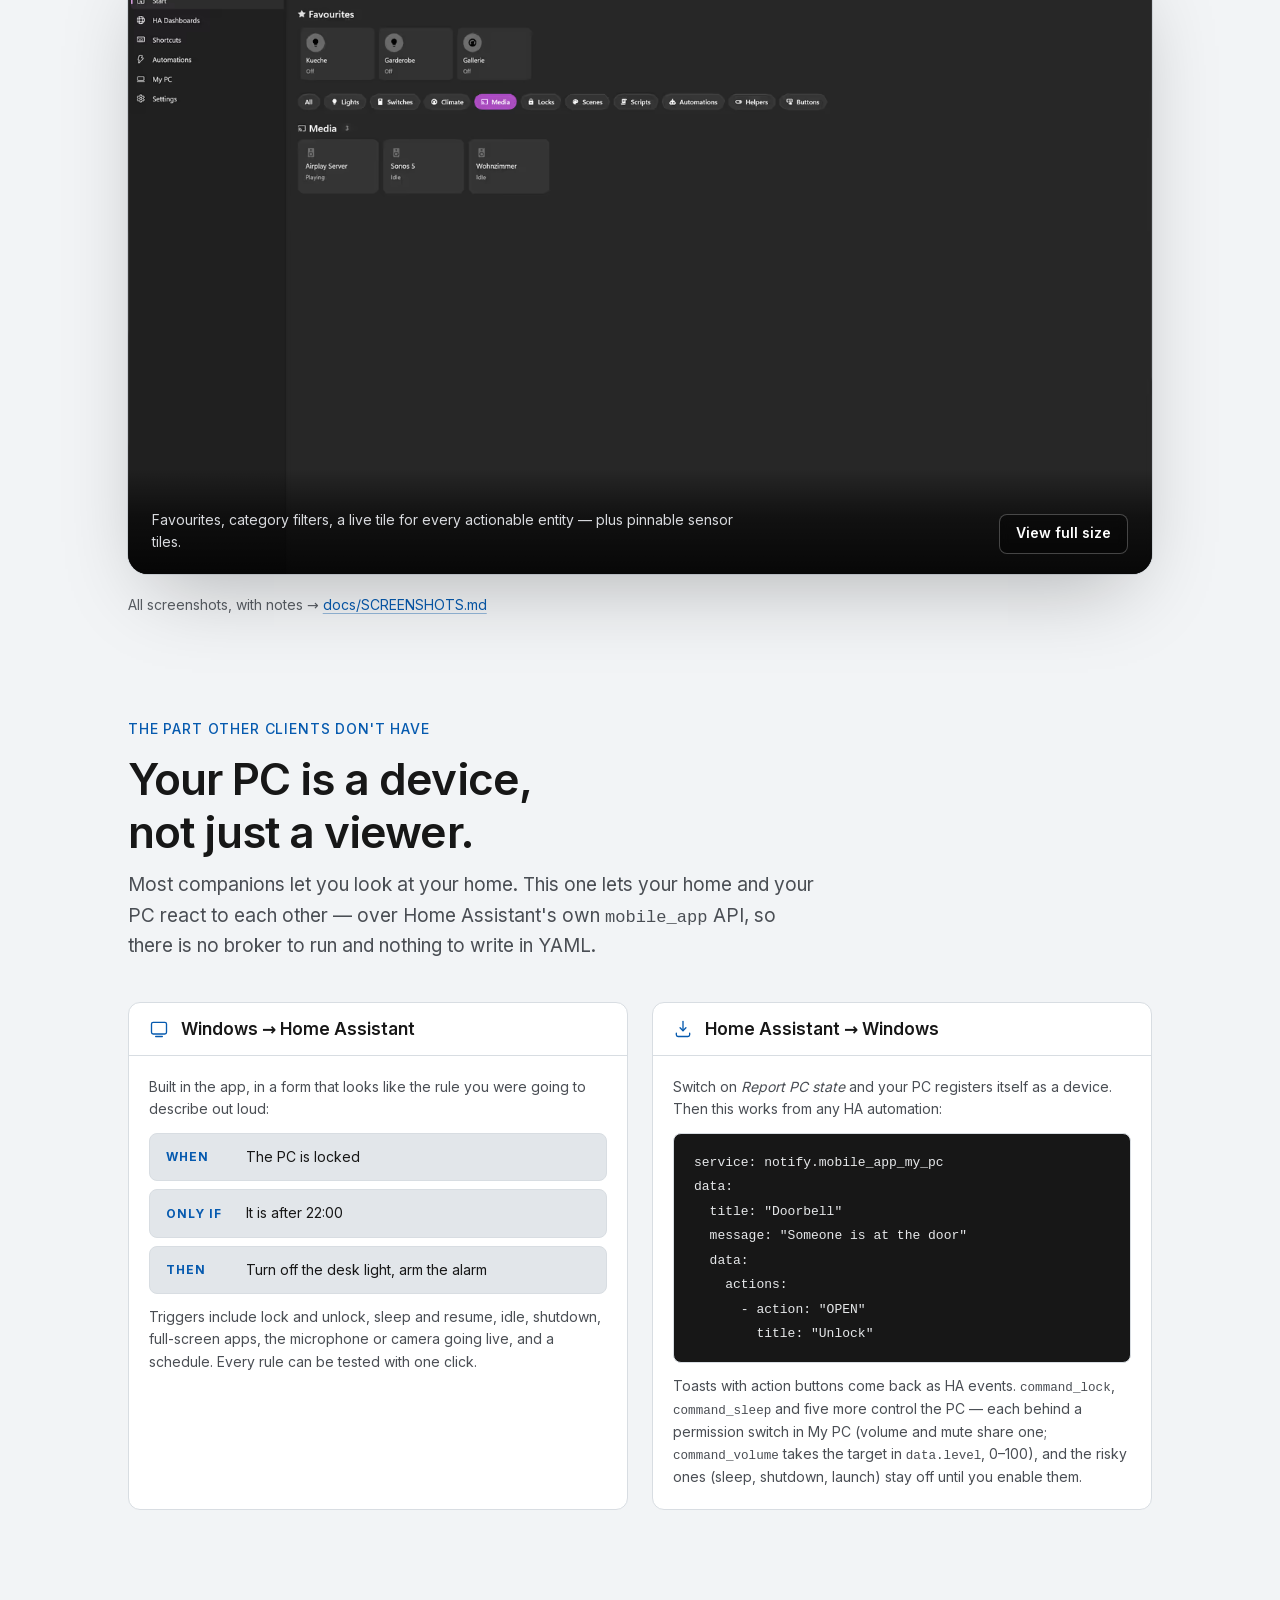
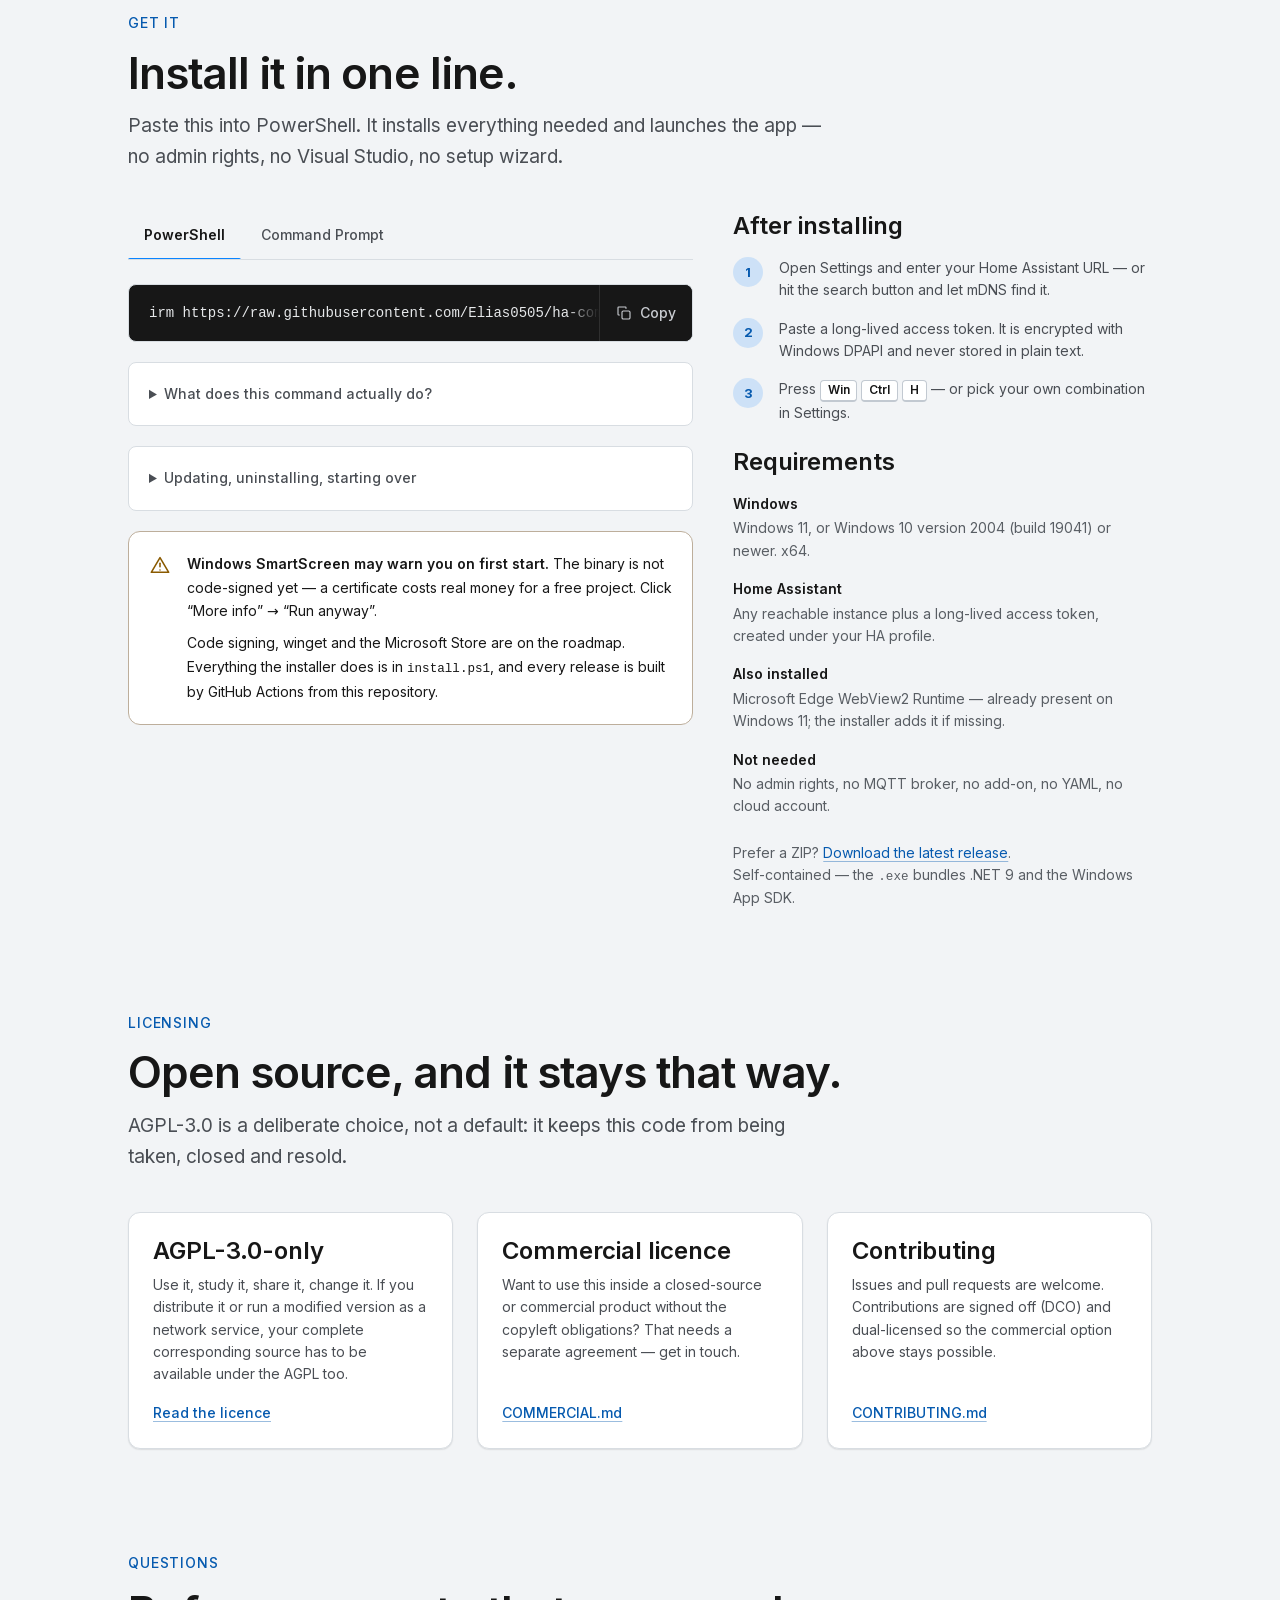
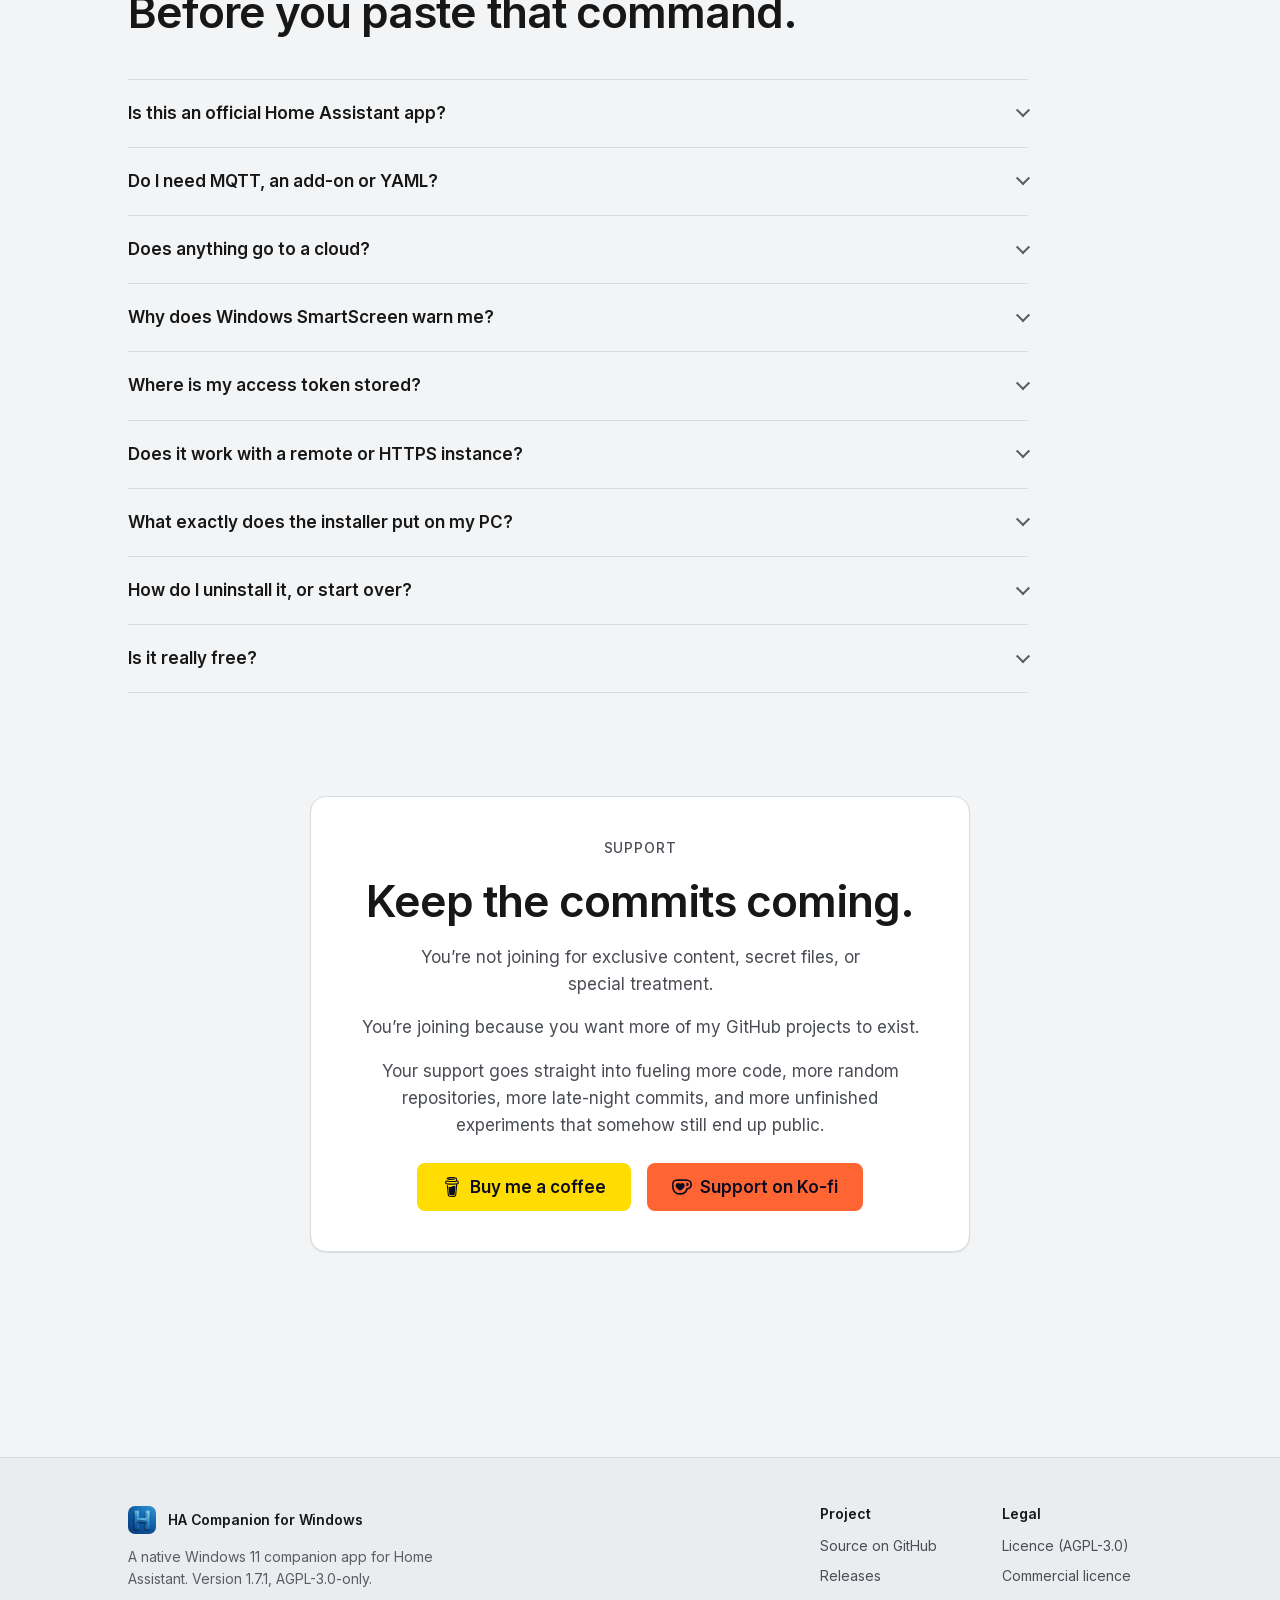
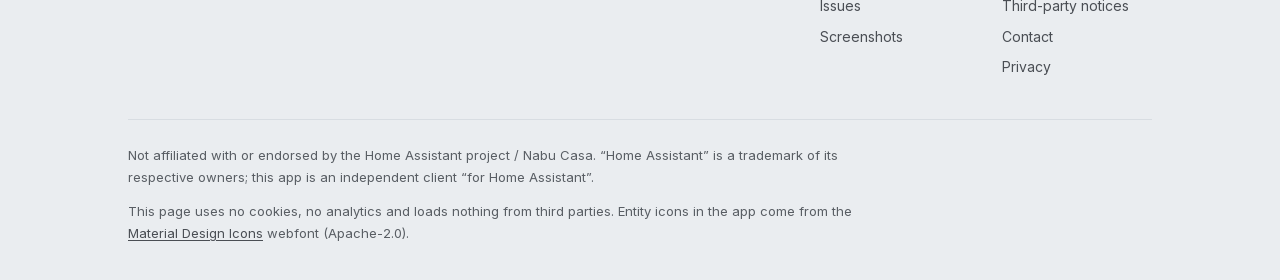
==== commit 803e28a7: "v1.7.1: Start-Verbindung, Dashboard-Liste und WebView heilen sich selbst Drei reale Ausfaelle aus de" ====
--- a/site/index.html
+++ b/site/index.html
@@ -642,7 +642,7 @@
           <img src="assets/img/brand/logo-32.png" width="24" height="24" alt="" decoding="async" loading="lazy">
           <span>HA Companion for Windows</span>
         </a>
-        <p style="font-size:var(--fs-sm);max-width:36ch">A native Windows 11 companion app for Home Assistant. Version 1.7.0, AGPL-3.0-only.</p>
+        <p style="font-size:var(--fs-sm);max-width:36ch">A native Windows 11 companion app for Home Assistant. Version 1.7.1, AGPL-3.0-only.</p>
       </div>
       <div>
         <h2>Project</h2>
@@ -691,7 +691,7 @@
 </dialog>
 
 <script type="application/ld+json">
-{"@context":"https://schema.org","@type":"SoftwareApplication","name":"HA Companion for Windows","applicationCategory":"UtilitiesApplication","operatingSystem":"Windows 10 19041+, Windows 11","softwareVersion":"1.7.0","license":"https://spdx.org/licenses/AGPL-3.0-only.html","isAccessibleForFree":true,"url":"https://elias0505.github.io/ha-companion-windows/","downloadUrl":"https://github.com/Elias0505/ha-companion-windows/releases/latest","author":{"@type":"Person","name":"Elias0505","url":"https://github.com/Elias0505"},"offers":{"@type":"Offer","price":"0","priceCurrency":"EUR"},"description":"Free, open-source native Windows app for Home Assistant: a global hotkey slides your live tiles and real Lovelace dashboards in over any window.","screenshot":["https://elias0505.github.io/ha-companion-windows/assets/img/tour/start-1400.webp","https://elias0505.github.io/ha-companion-windows/assets/img/tour/ha-dashboards-1400.webp","https://elias0505.github.io/ha-companion-windows/assets/img/tour/shortcuts-1400.webp","https://elias0505.github.io/ha-companion-windows/assets/img/tour/automations-1400.webp","https://elias0505.github.io/ha-companion-windows/assets/img/tour/my-pc-1400.webp","https://elias0505.github.io/ha-companion-windows/assets/img/tour/settings-1400.webp"]}
+{"@context":"https://schema.org","@type":"SoftwareApplication","name":"HA Companion for Windows","applicationCategory":"UtilitiesApplication","operatingSystem":"Windows 10 19041+, Windows 11","softwareVersion":"1.7.1","license":"https://spdx.org/licenses/AGPL-3.0-only.html","isAccessibleForFree":true,"url":"https://elias0505.github.io/ha-companion-windows/","downloadUrl":"https://github.com/Elias0505/ha-companion-windows/releases/latest","author":{"@type":"Person","name":"Elias0505","url":"https://github.com/Elias0505"},"offers":{"@type":"Offer","price":"0","priceCurrency":"EUR"},"description":"Free, open-source native Windows app for Home Assistant: a global hotkey slides your live tiles and real Lovelace dashboards in over any window.","screenshot":["https://elias0505.github.io/ha-companion-windows/assets/img/tour/start-1400.webp","https://elias0505.github.io/ha-companion-windows/assets/img/tour/ha-dashboards-1400.webp","https://elias0505.github.io/ha-companion-windows/assets/img/tour/shortcuts-1400.webp","https://elias0505.github.io/ha-companion-windows/assets/img/tour/automations-1400.webp","https://elias0505.github.io/ha-companion-windows/assets/img/tour/my-pc-1400.webp","https://elias0505.github.io/ha-companion-windows/assets/img/tour/settings-1400.webp"]}
 </script>
 <script type="application/ld+json">
 {"@context":"https://schema.org","@type":"WebSite","name":"HA Companion for Windows","url":"https://elias0505.github.io/ha-companion-windows/","inLanguage":"en"}
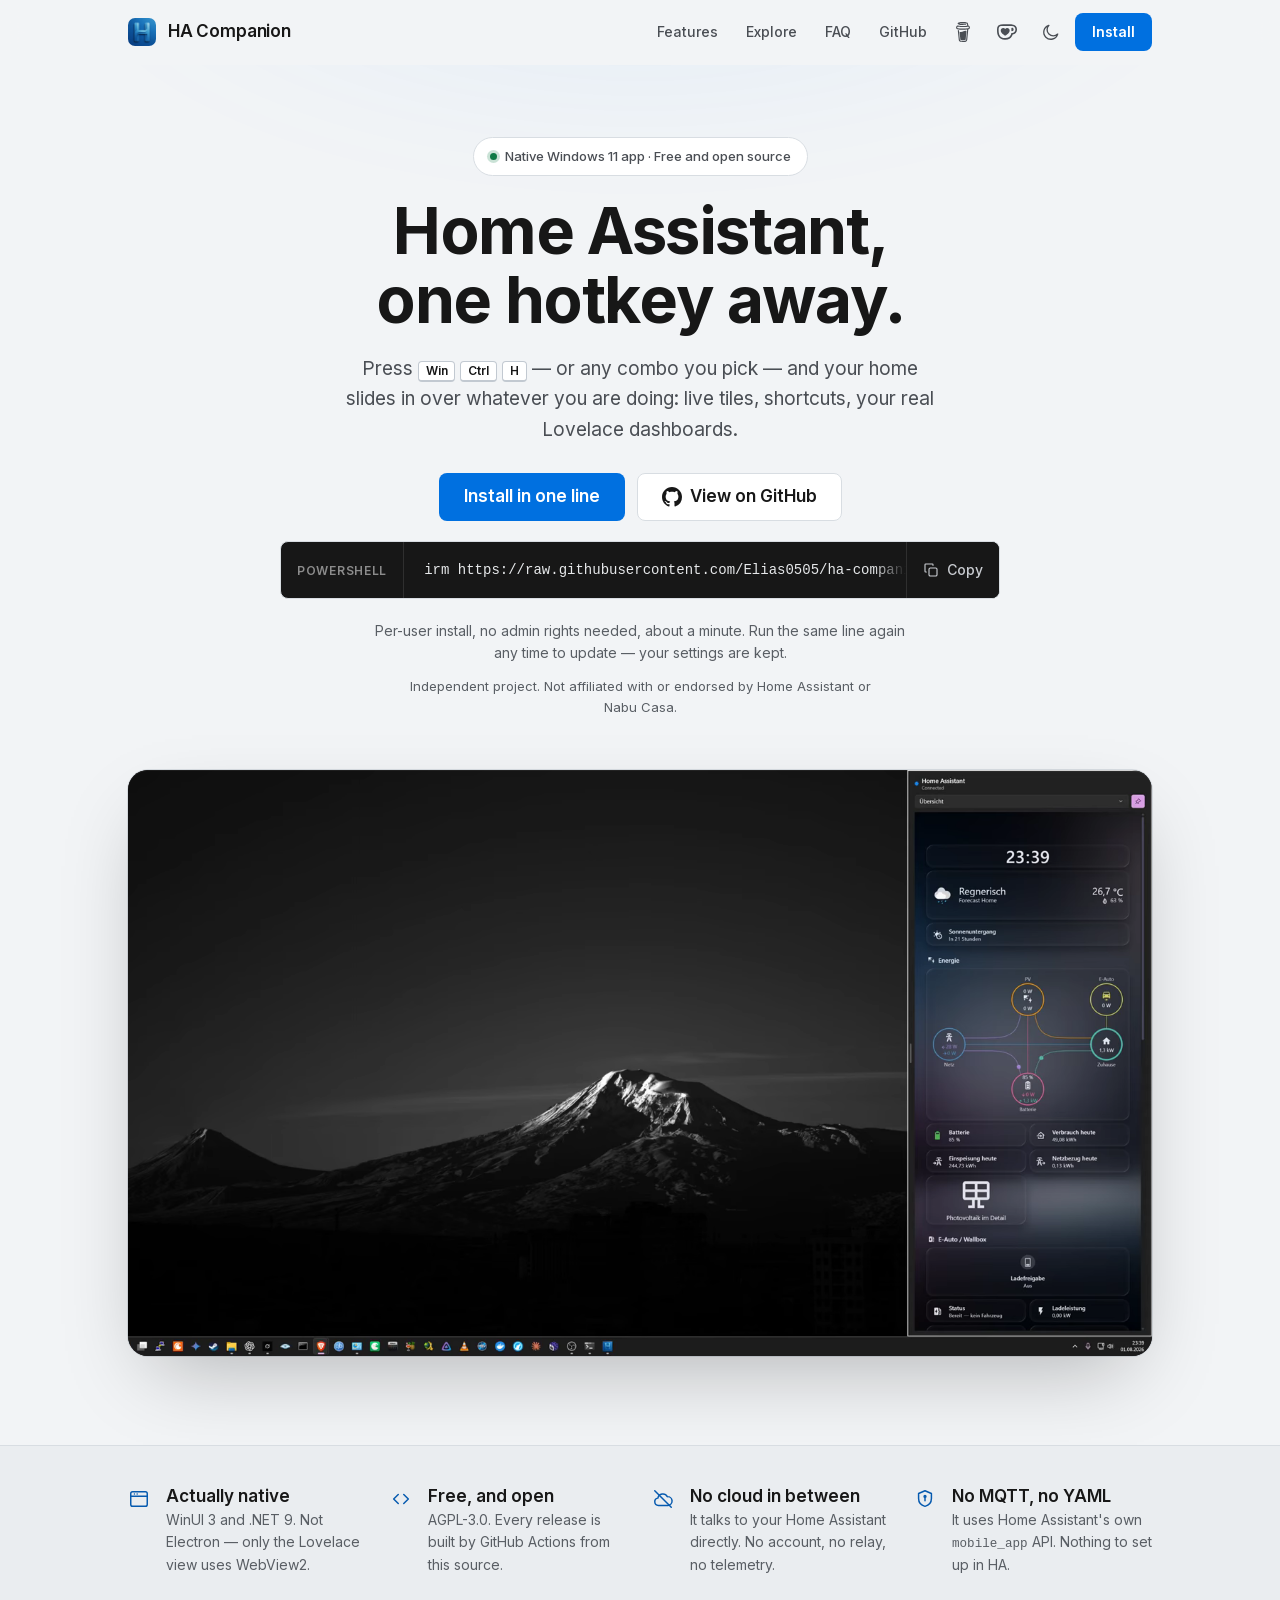
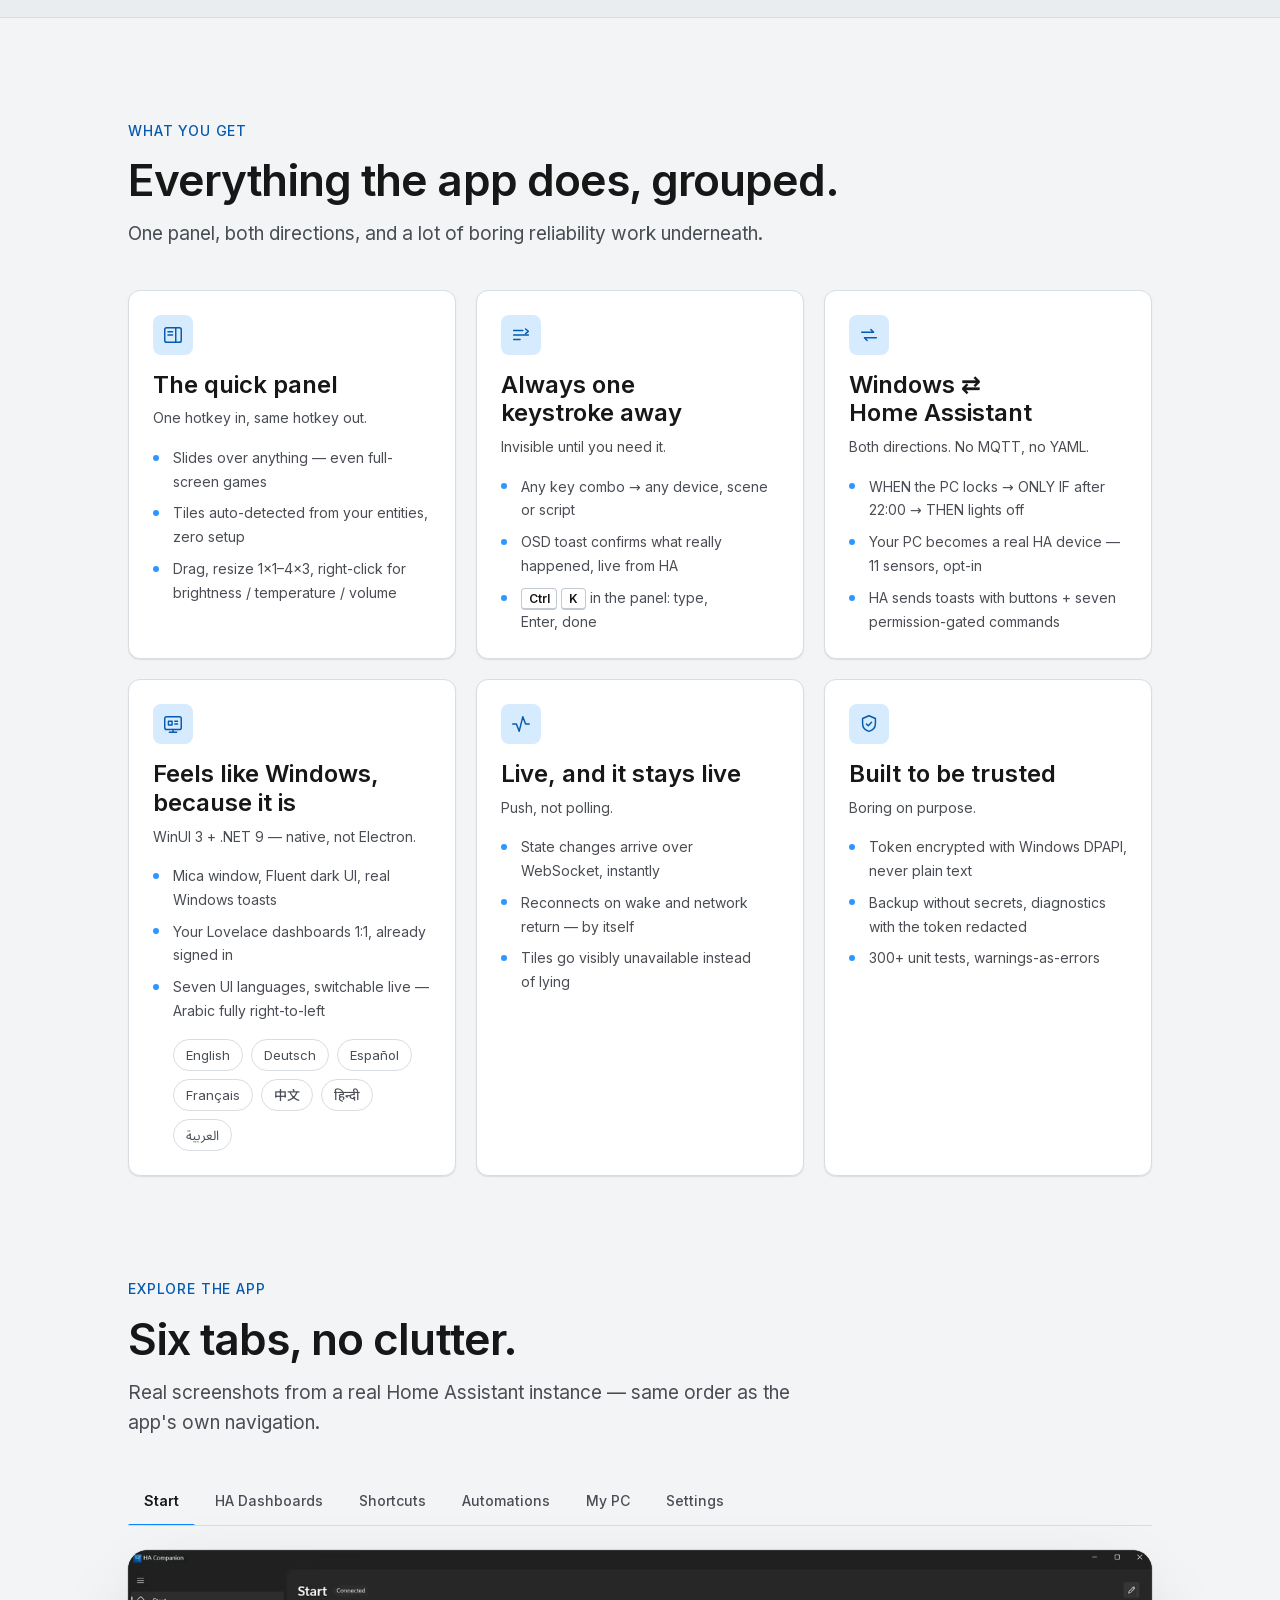
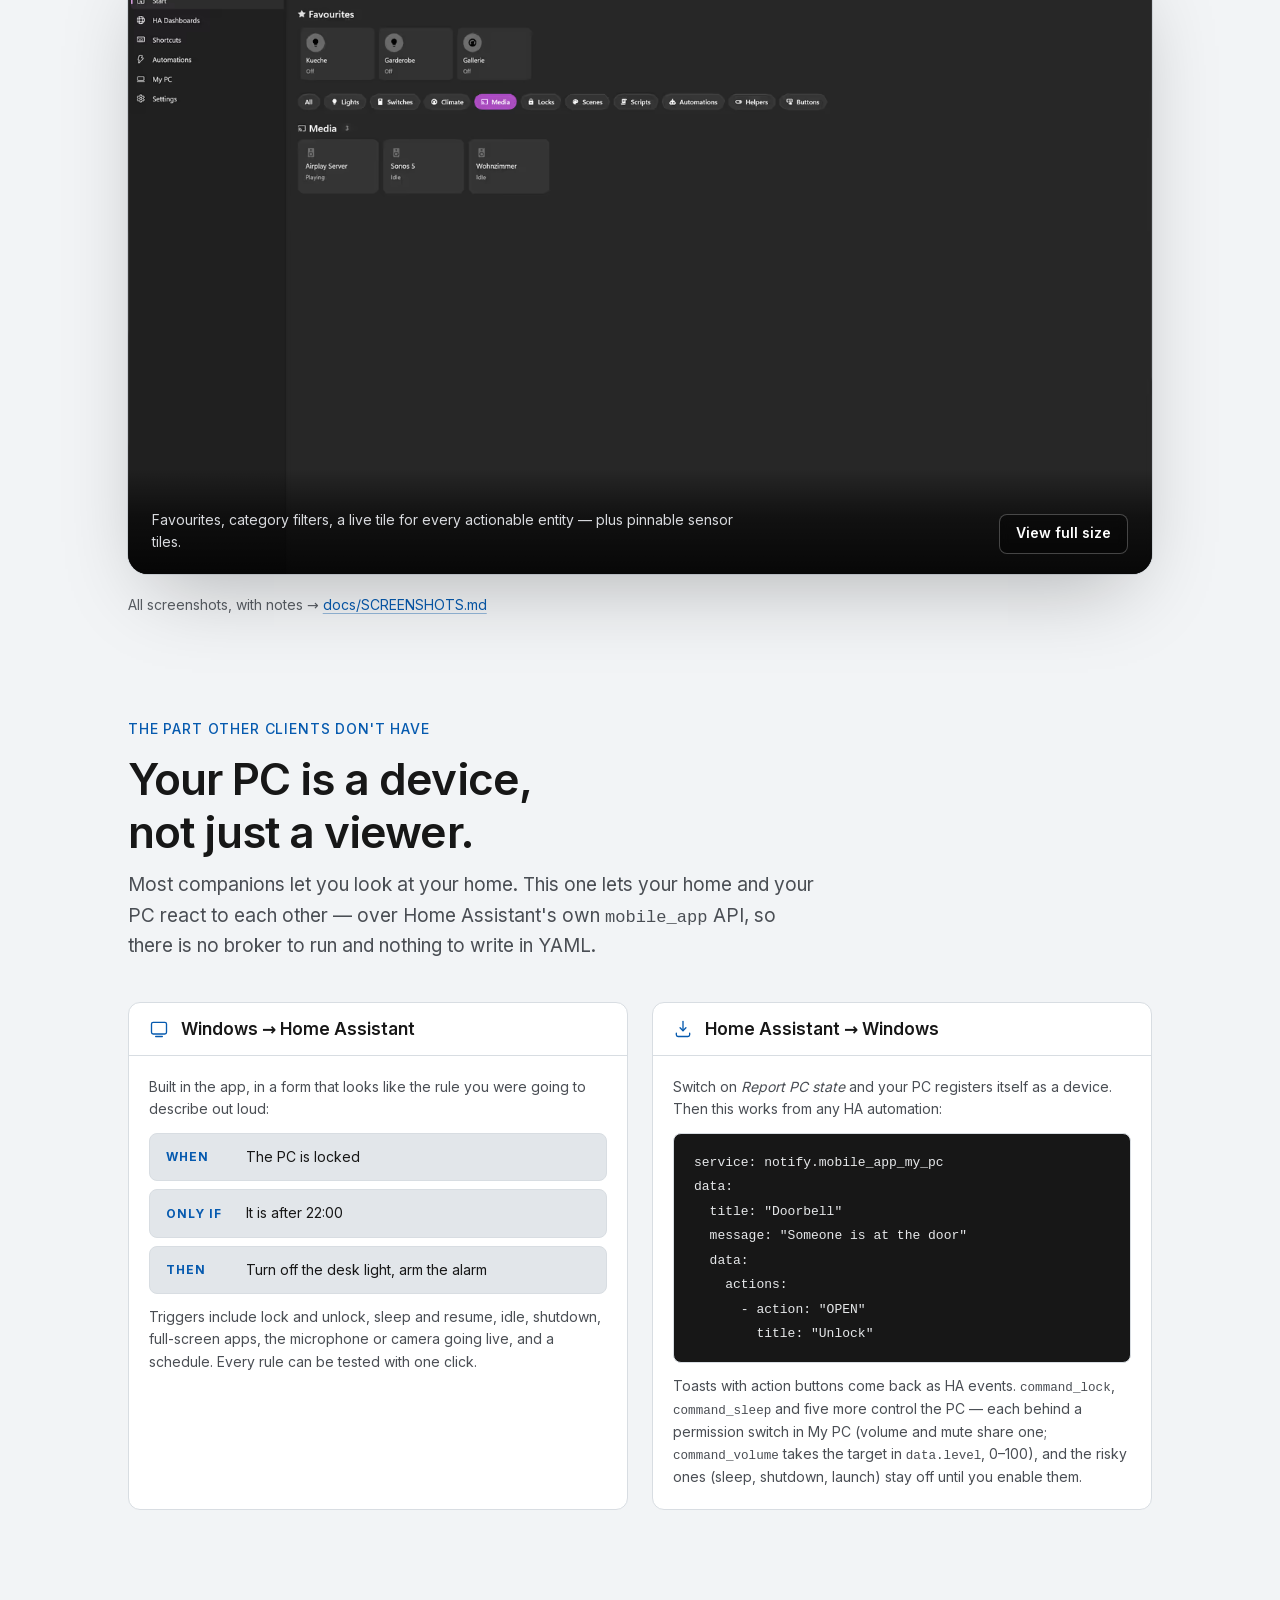
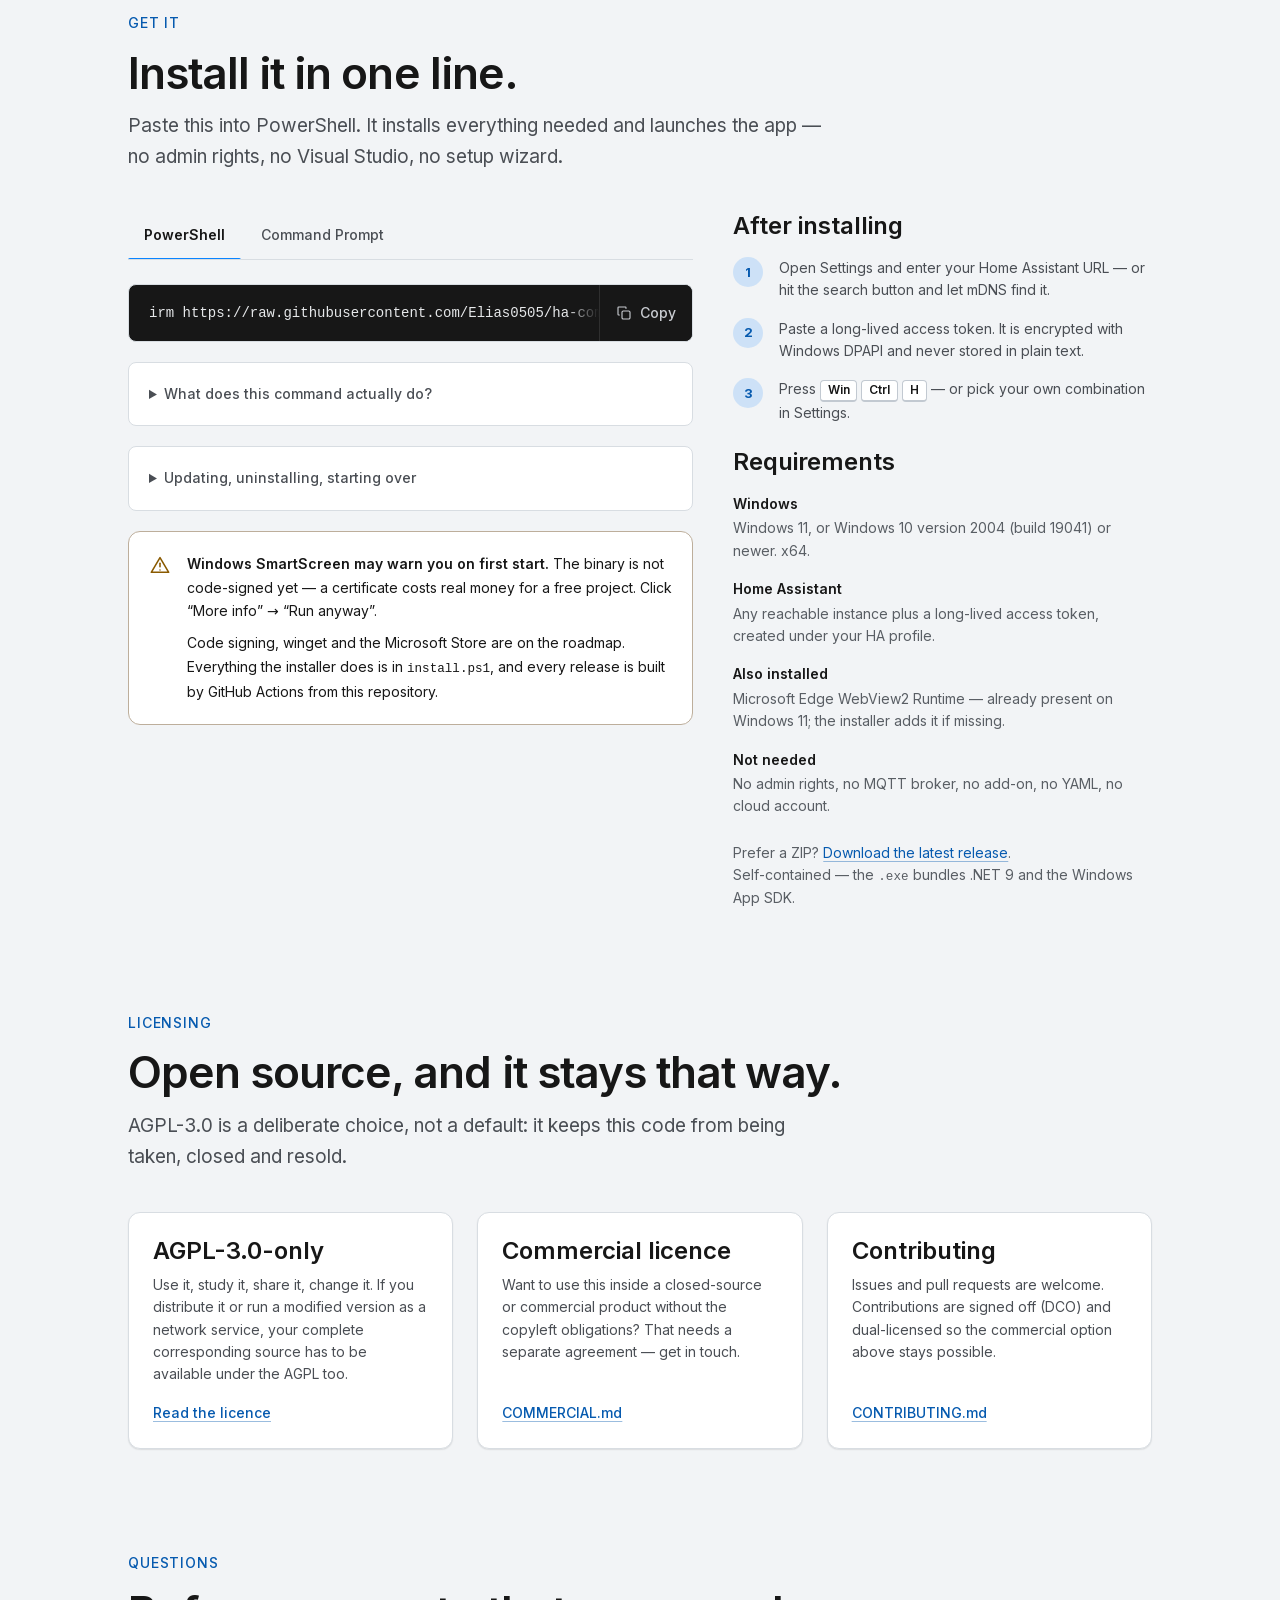
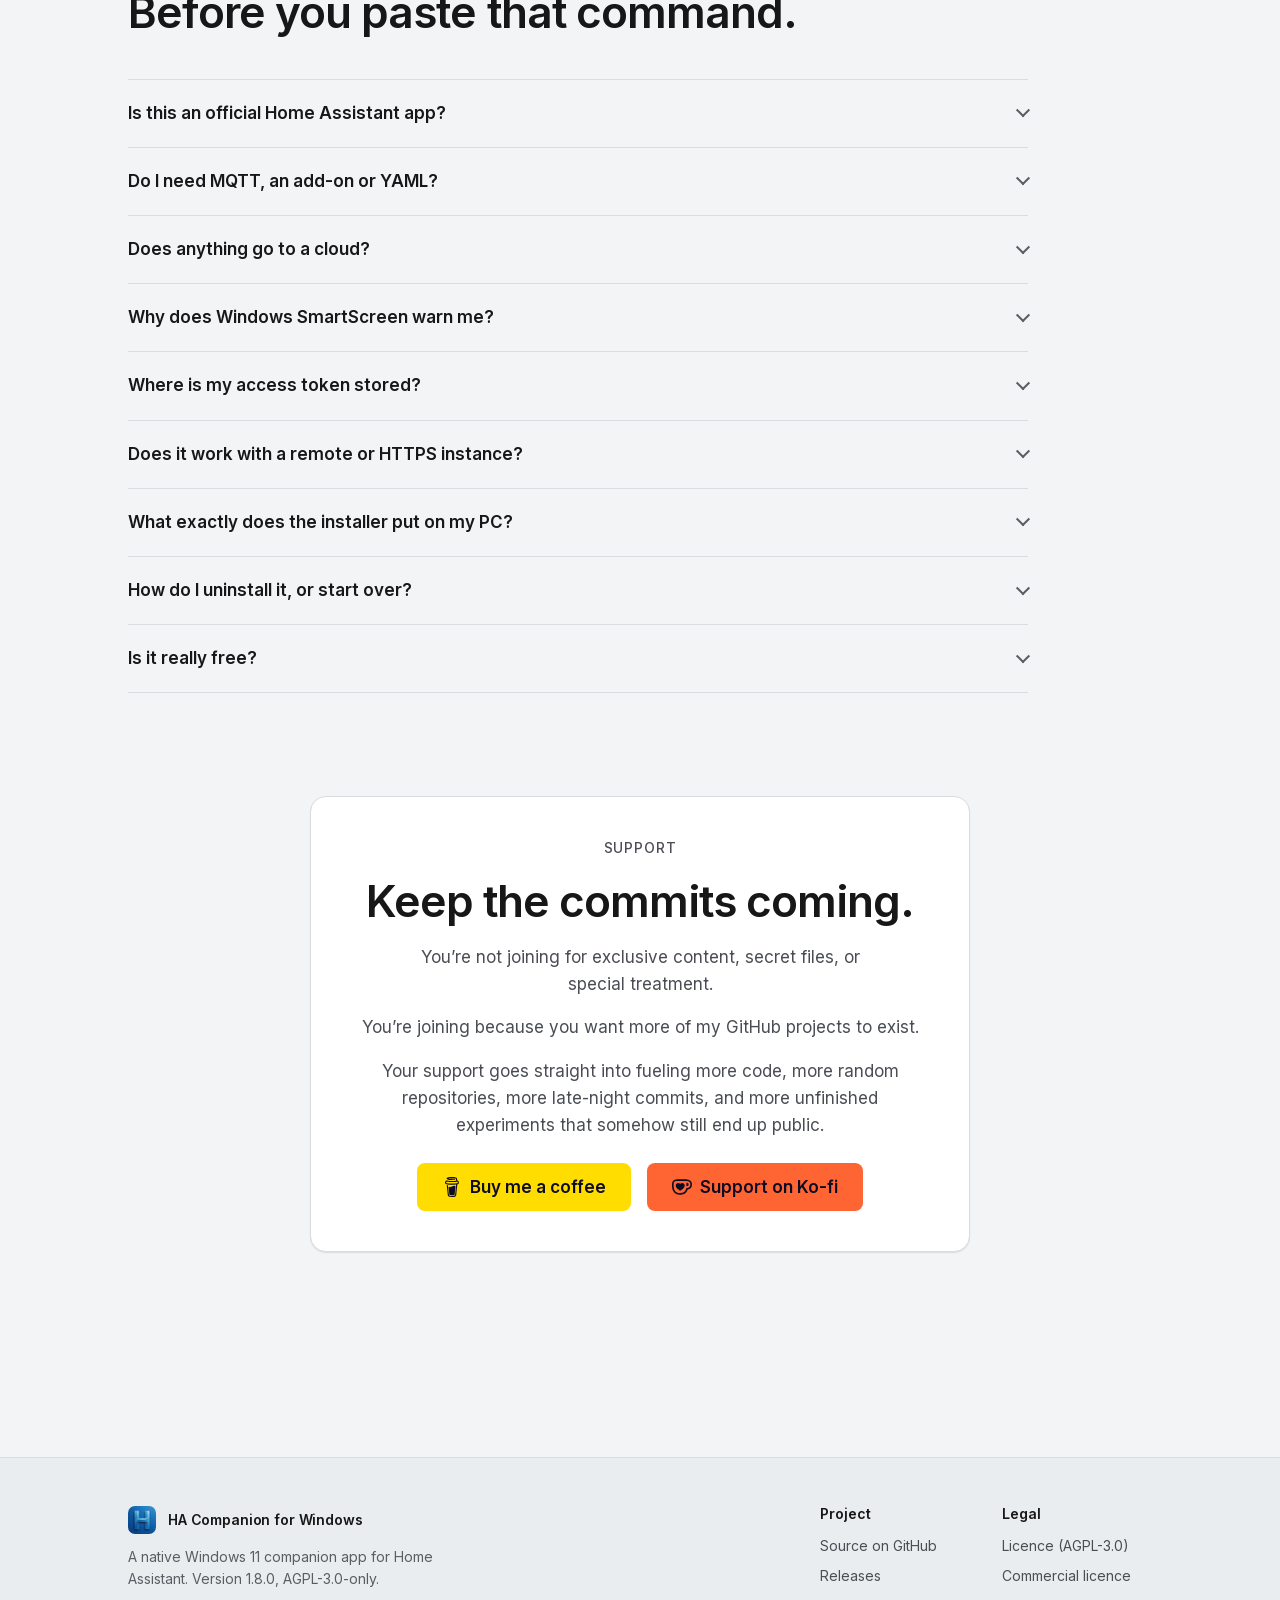
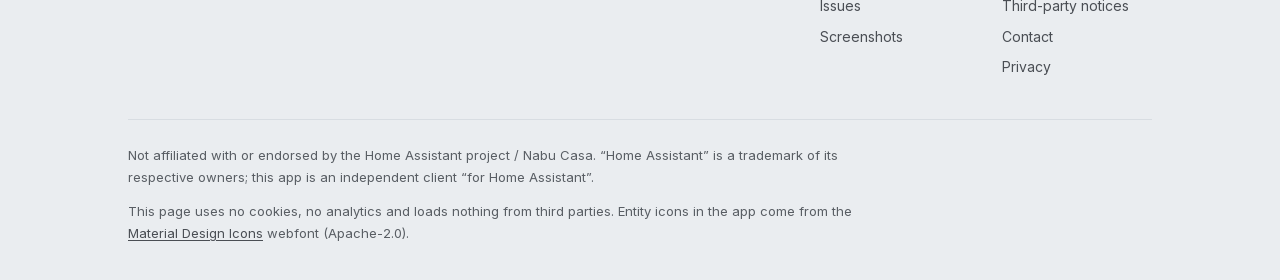
==== commit 1a9eea3f: "v1.8.0: Programm-Argumente in der Launch-Whitelist + command_close_app - command_launch: Whitelist-E" ====
--- a/site/index.html
+++ b/site/index.html
@@ -642,7 +642,7 @@
           <img src="assets/img/brand/logo-32.png" width="24" height="24" alt="" decoding="async" loading="lazy">
           <span>HA Companion for Windows</span>
         </a>
-        <p style="font-size:var(--fs-sm);max-width:36ch">A native Windows 11 companion app for Home Assistant. Version 1.7.1, AGPL-3.0-only.</p>
+        <p style="font-size:var(--fs-sm);max-width:36ch">A native Windows 11 companion app for Home Assistant. Version 1.8.0, AGPL-3.0-only.</p>
       </div>
       <div>
         <h2>Project</h2>
@@ -691,7 +691,7 @@
 </dialog>
 
 <script type="application/ld+json">
-{"@context":"https://schema.org","@type":"SoftwareApplication","name":"HA Companion for Windows","applicationCategory":"UtilitiesApplication","operatingSystem":"Windows 10 19041+, Windows 11","softwareVersion":"1.7.1","license":"https://spdx.org/licenses/AGPL-3.0-only.html","isAccessibleForFree":true,"url":"https://elias0505.github.io/ha-companion-windows/","downloadUrl":"https://github.com/Elias0505/ha-companion-windows/releases/latest","author":{"@type":"Person","name":"Elias0505","url":"https://github.com/Elias0505"},"offers":{"@type":"Offer","price":"0","priceCurrency":"EUR"},"description":"Free, open-source native Windows app for Home Assistant: a global hotkey slides your live tiles and real Lovelace dashboards in over any window.","screenshot":["https://elias0505.github.io/ha-companion-windows/assets/img/tour/start-1400.webp","https://elias0505.github.io/ha-companion-windows/assets/img/tour/ha-dashboards-1400.webp","https://elias0505.github.io/ha-companion-windows/assets/img/tour/shortcuts-1400.webp","https://elias0505.github.io/ha-companion-windows/assets/img/tour/automations-1400.webp","https://elias0505.github.io/ha-companion-windows/assets/img/tour/my-pc-1400.webp","https://elias0505.github.io/ha-companion-windows/assets/img/tour/settings-1400.webp"]}
+{"@context":"https://schema.org","@type":"SoftwareApplication","name":"HA Companion for Windows","applicationCategory":"UtilitiesApplication","operatingSystem":"Windows 10 19041+, Windows 11","softwareVersion":"1.8.0","license":"https://spdx.org/licenses/AGPL-3.0-only.html","isAccessibleForFree":true,"url":"https://elias0505.github.io/ha-companion-windows/","downloadUrl":"https://github.com/Elias0505/ha-companion-windows/releases/latest","author":{"@type":"Person","name":"Elias0505","url":"https://github.com/Elias0505"},"offers":{"@type":"Offer","price":"0","priceCurrency":"EUR"},"description":"Free, open-source native Windows app for Home Assistant: a global hotkey slides your live tiles and real Lovelace dashboards in over any window.","screenshot":["https://elias0505.github.io/ha-companion-windows/assets/img/tour/start-1400.webp","https://elias0505.github.io/ha-companion-windows/assets/img/tour/ha-dashboards-1400.webp","https://elias0505.github.io/ha-companion-windows/assets/img/tour/shortcuts-1400.webp","https://elias0505.github.io/ha-companion-windows/assets/img/tour/automations-1400.webp","https://elias0505.github.io/ha-companion-windows/assets/img/tour/my-pc-1400.webp","https://elias0505.github.io/ha-companion-windows/assets/img/tour/settings-1400.webp"]}
 </script>
 <script type="application/ld+json">
 {"@context":"https://schema.org","@type":"WebSite","name":"HA Companion for Windows","url":"https://elias0505.github.io/ha-companion-windows/","inLanguage":"en"}
